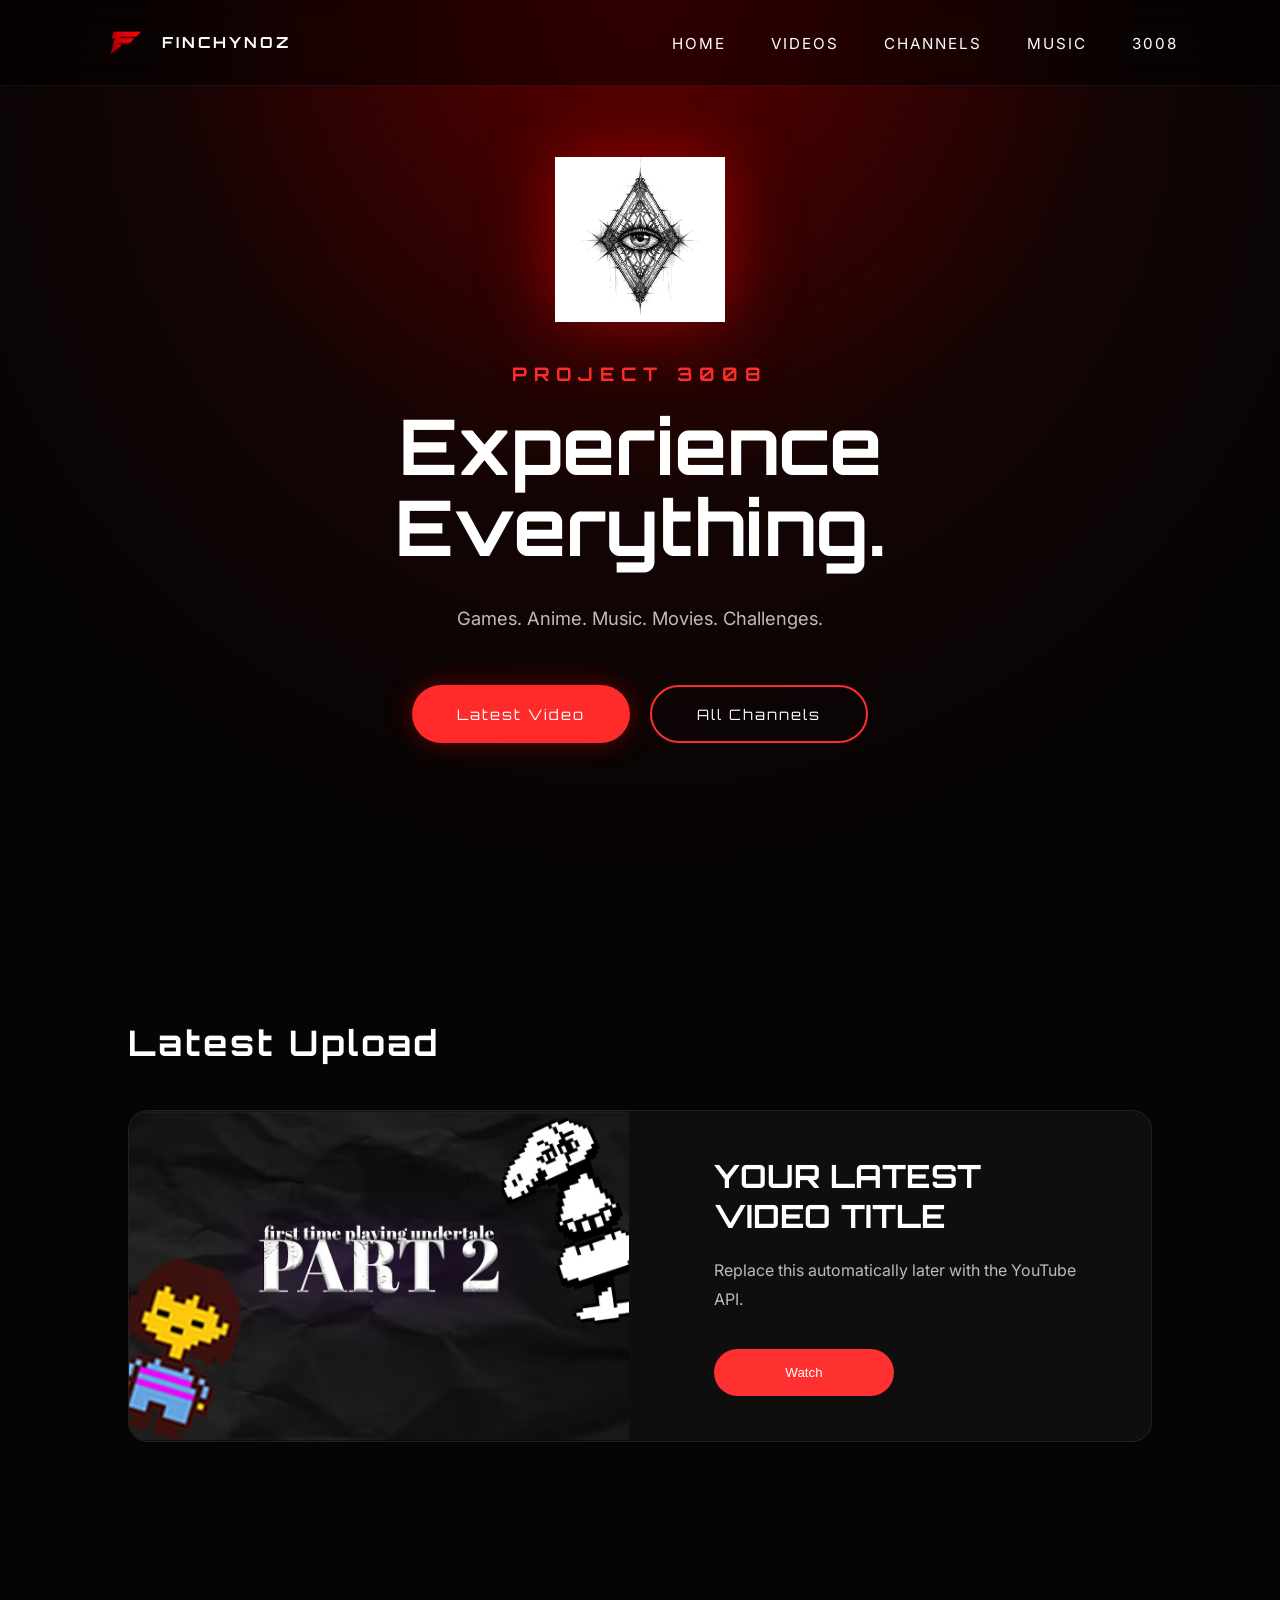
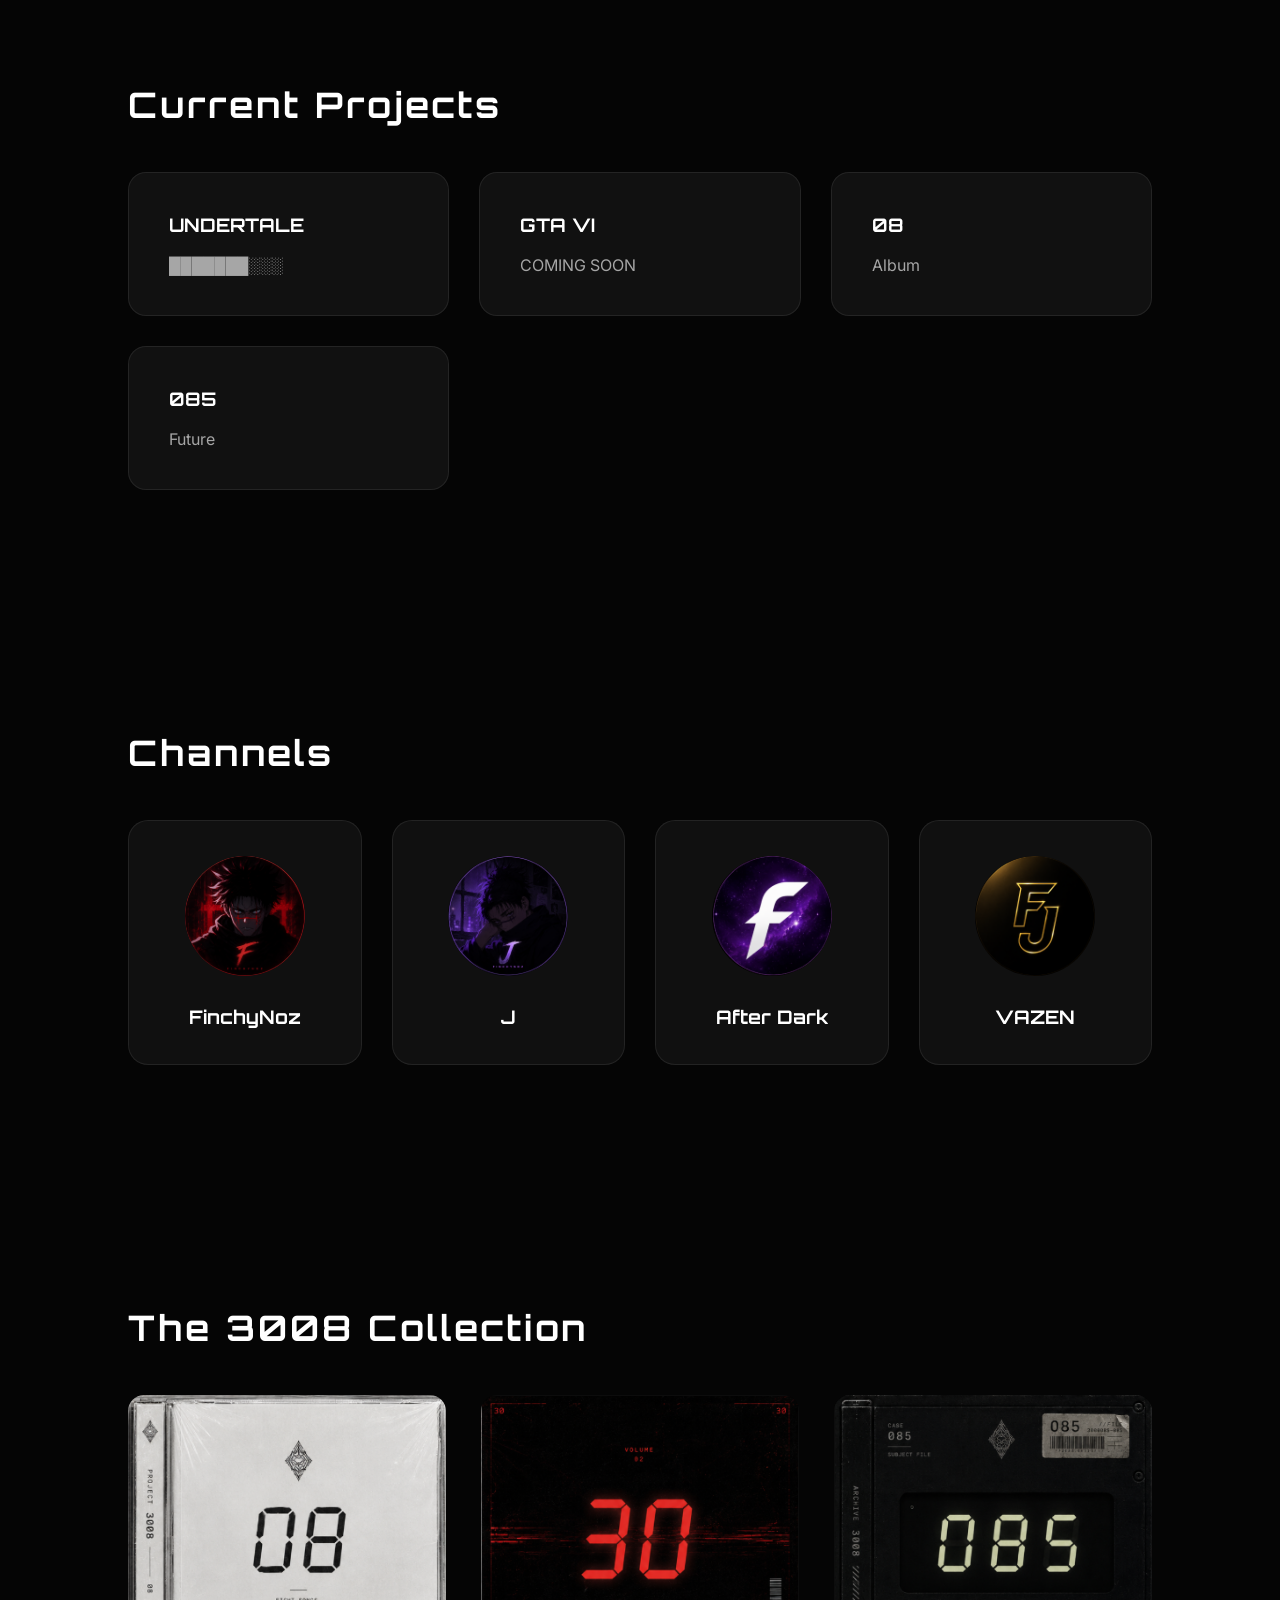
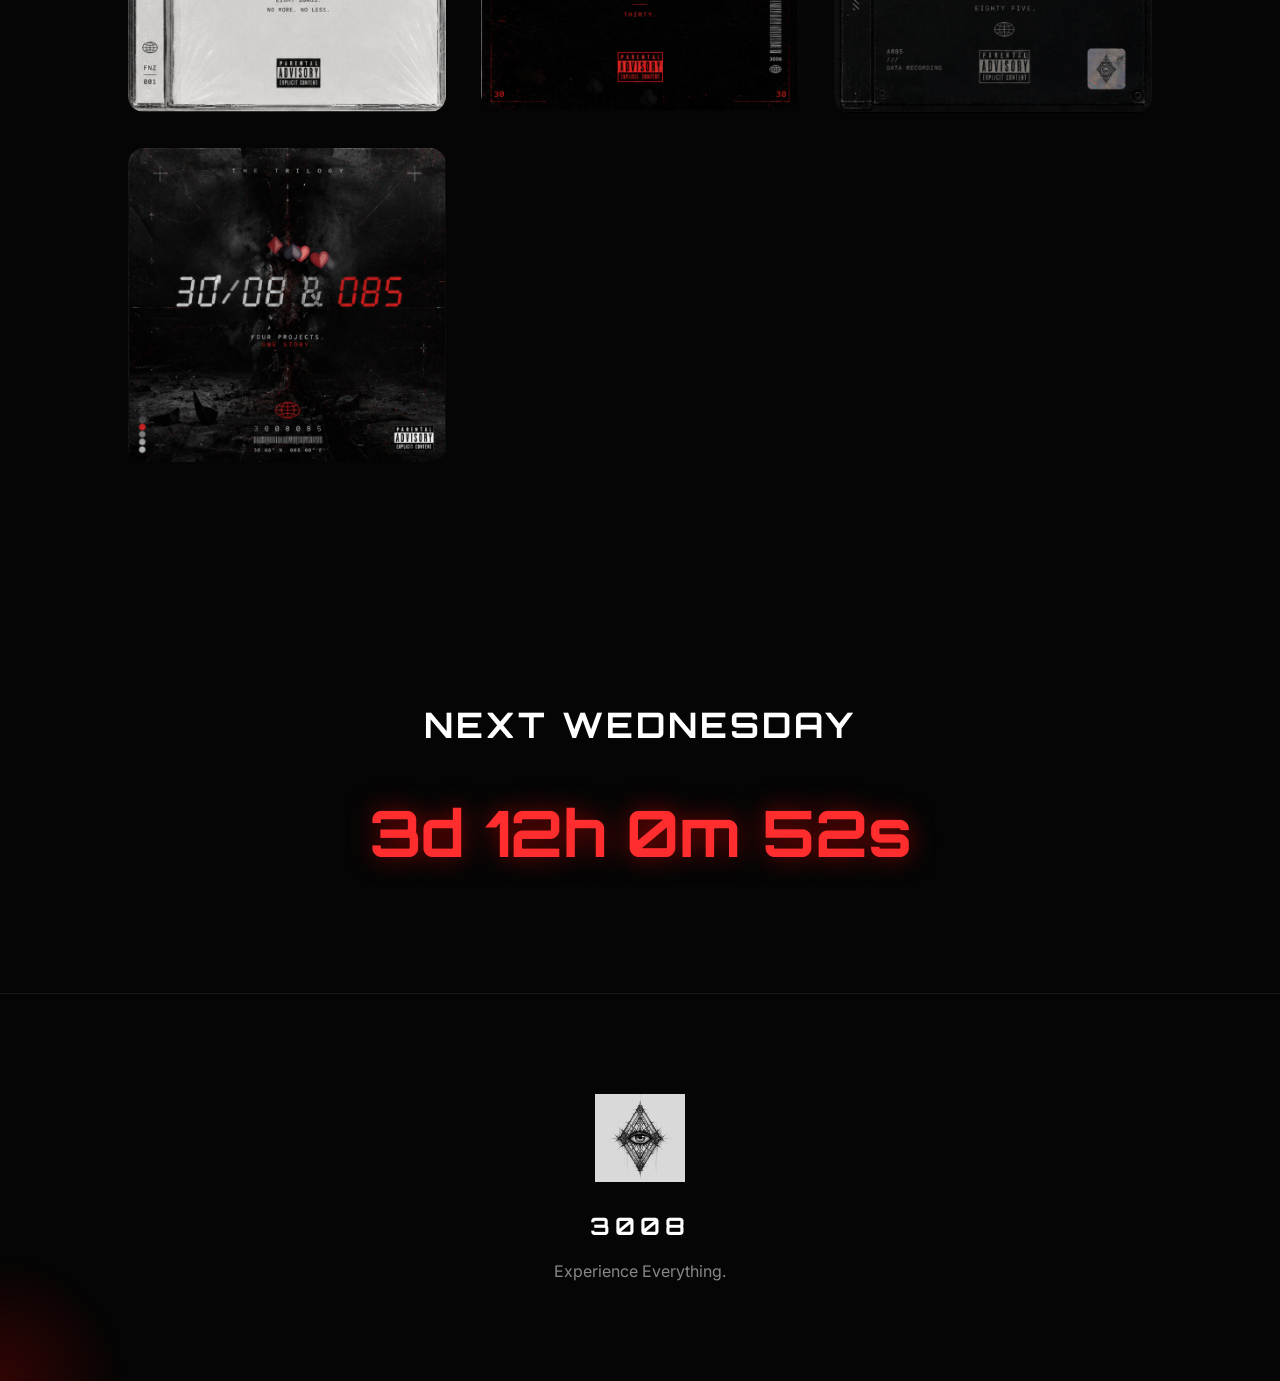
==== index.html @ 125ce019 "Add files via upload" ====
<!DOCTYPE html>
<html lang="en">
<head>
<link rel="icon" type="image/png" href="./favicon.png">
    <meta charset="UTF-8">
    <meta name="viewport" content="width=device-width, initial-scale=1.0">
    <title>FinchyNoz | Experience Everything</title>

    <link rel="stylesheet" href="style.css">
    <script defer src="script.js"></script>

<link rel="stylesheet" href="style.css">
<link rel="stylesheet" href="pages.css">
<script defer src="script.js"></script>

</head>

<body>

    <!-- Loading Screen -->
    <div id="loading-screen">
        <div class="loading-logo">
            <img src="logo.png" alt="FinchyNoz Logo">
            <h2>3008</h2>
        </div>
    </div>

    <!-- Background -->
    <div id="background"></div>

    <!-- Navigation -->
    
<nav>
    <a class="nav-logo" href="index.html">
        <img src="logo.png" alt="FinchyNoz logo">
        <span>FINCHYNOZ</span>
    </a>

    <ul>
        <li><a href="index.html">HOME</a></li>
        <li><a href="videos.html">VIDEOS</a></li>
        <li><a href="channels.html">CHANNELS</a></li>
        <li><a href="music.html">MUSIC</a></li>
        <li><a href="3008.html">3008</a></li>
    </ul>
</nav>

    <!-- Hero -->

    <section id="hero">

        <img src="watermark.png" class="diamond">

        <h3>PROJECT 3008</h3>

        <h1>Experience Everything.</h1>

        <p>
            Games.
            Anime.
            Music.
            Movies.
            Challenges.
        </p>

        <div class="hero-buttons">

            <button>Latest Video</button>

            <button>All Channels</button>

        </div>

    </section>

    <!-- Latest Upload -->

    <section id="latest">

        <h2>Latest Upload</h2>

        <div class="video-card">

            <img src="latest-video.jpg">

            <div>

                <h3>YOUR LATEST VIDEO TITLE</h3>

                <p>
                    Replace this automatically later with the YouTube API.
                </p>

                <button>Watch</button>

            </div>

        </div>

    </section>

    <!-- Current Projects -->

    <section id="projects">

        <h2>Current Projects</h2>

        <div class="project-grid">

            <div class="project">

                <h3>UNDERTALE</h3>

                <p>███████░░░</p>

            </div>

            <div class="project">

                <h3>GTA VI</h3>

                <p>COMING SOON</p>

            </div>

            <div class="project">

                <h3>08</h3>

                <p>Album</p>

            </div>

            <div class="project">

                <h3>085</h3>

                <p>Future</p>

            </div>

        </div>

    </section>

    <!-- Channels -->

    <section id="channels">

        <h2>Channels</h2>

        <div class="channel-grid">

            <div class="channel">
                <img src="finchynoz.png">
                <h3>FinchyNoz</h3>
            </div>

            <div class="channel">
                <img src="j.png">
                <h3>J</h3>
            </div>

            <div class="channel">
                <img src="afterdark.png">
                <h3>After Dark</h3>
            </div>

            <div class="channel">
                <img src="vazen.png">
                <h3>VAZEN</h3>
            </div>

        </div>

    </section>

    <!-- Albums -->

    <section id="albums">

        <h2>The 3008 Collection</h2>

        <div class="album-grid">

            <img src="08.png">

            <img src="30.png">

            <img src="085.png">

            <img src="3008.png">

        </div>

    </section>

    <!-- Countdown -->

    <section id="countdown">

        <h2>NEXT WEDNESDAY</h2>

        <h1 id="timer">
            00 : 00 : 00 : 00
        </h1>

    </section>

    <!-- Footer -->

    <footer>
    <img src="watermark.png" alt="FinchyNoz diamond symbol">
    <h2>3008</h2>
    <p>Experience Everything.</p>
  </footer>


</body>
</html>
---- style.css ----
@import url('https://fonts.googleapis.com/css2?family=Orbitron:wght@400;600;700;800&family=Inter:wght@300;400;500;600;700&display=swap');

*{
    margin:0;
    padding:0;
    box-sizing:border-box;
}

html{
    scroll-behavior:smooth;
}

body{
    background:#050505;
    color:white;
    font-family:Inter,sans-serif;
    overflow-x:hidden;
}

/* Background */

#background{

    position:fixed;

    width:100%;
    height:100vh;

    left:0;
    top:0;

    z-index:-3;

    background:
    radial-gradient(circle at top,#4d0000 0%,#050505 45%);

}

/* Red Glow */

body::before{

    content:"";

    position:fixed;

    width:1200px;
    height:1200px;

    left:50%;
    top:-500px;

    transform:translateX(-50%);

    border-radius:50%;

    background:rgba(255,0,0,.08);

    filter:blur(160px);

    z-index:-2;

}

/* Noise */

body::after{

    content:"";

    position:fixed;

    inset:0;

    opacity:.04;

    pointer-events:none;

    background-image:url(noise.png);

    z-index:-1;

}

/* =======================
Loading Screen
======================= */

#loading-screen{

    position:fixed;

    inset:0;

    background:#050505;

    display:flex;

    justify-content:center;

    align-items:center;

    z-index:9999;

}

.loading-logo{

    text-align:center;

}

.loading-logo img{

    width:120px;

    animation:float 3s ease-in-out infinite;

}

.loading-logo h2{

    margin-top:25px;

    font-family:Orbitron;

    letter-spacing:8px;

    color:#ff3030;

}

/* =======================
Navigation
======================= */

nav{

    position:fixed;

    width:100%;

    top:0;

    left:0;

    padding:20px 8%;

    display:flex;

    justify-content:space-between;

    align-items:center;

    backdrop-filter:blur(20px);

    background:rgba(0,0,0,.45);

    border-bottom:1px solid rgba(255,255,255,.05);

    z-index:1000;

}

.nav-logo{

    display:flex;

    align-items:center;

    gap:15px;

}

.nav-logo img{

    width:45px;

}

.nav-logo span{

    font-family:Orbitron;

    font-weight:700;

    letter-spacing:3px;

}

nav ul{

    display:flex;

    gap:45px;

    list-style:none;

}

nav a{

    color:white;

    text-decoration:none;

    font-size:.95rem;

    letter-spacing:2px;

    transition:.3s;

}

nav a:hover{

    color:#ff3434;

}

/* =======================
Hero
======================= */

#hero{

    min-height:100vh;

    display:flex;

    flex-direction:column;

    justify-content:center;

    align-items:center;

    text-align:center;

    padding:0 20px;

    position:relative;

}

.diamond{

    width:170px;

    margin-bottom:40px;

    animation:float 5s ease-in-out infinite;

    filter:
    drop-shadow(0 0 35px rgba(255,0,0,.5));

}

#hero h3{

    font-family:Orbitron;

    letter-spacing:7px;

    color:#ff2d2d;

    margin-bottom:20px;

}

#hero h1{

    font-family:Orbitron;

    font-size:4.8rem;

    max-width:900px;

    line-height:1.05;

}

#hero p{

    margin-top:35px;

    max-width:700px;

    line-height:1.8;

    color:#bdbdbd;

    font-size:1.15rem;

}

.hero-buttons{

    display:flex;

    gap:20px;

    margin-top:50px;

}

.hero-buttons button{

    padding:18px 45px;

    border:none;

    cursor:pointer;

    font-family:Orbitron;

    letter-spacing:2px;

    border-radius:100px;

    transition:.35s;

    font-size:.9rem;

}

.hero-buttons button:first-child{

    background:#ff2a2a;

    color:white;

    box-shadow:
    0 0 25px rgba(255,0,0,.35);

}

.hero-buttons button:first-child:hover{

    transform:translateY(-4px);

    box-shadow:
    0 0 50px rgba(255,0,0,.6);

}

.hero-buttons button:last-child{

    background:transparent;

    border:2px solid #ff2d2d;

    color:white;

}

.hero-buttons button:last-child:hover{

    background:#ff2d2d;

}

/* Scroll spacing */

section{

    padding:120px 10%;

}

section h2{

    font-family:Orbitron;

    font-size:2.2rem;

    margin-bottom:45px;

    letter-spacing:3px;

}

/* Animations */

@keyframes float{

    0%{

        transform:translateY(0px);

    }

    50%{

        transform:translateY(-12px);

    }

    100%{

        transform:translateY(0px);

    }

}

/* Scrollbar */

::-webkit-scrollbar{

    width:10px;

}

::-webkit-scrollbar-track{

    background:#050505;

}

::-webkit-scrollbar-thumb{

    background:#9d0000;

    border-radius:20px;

}

::-webkit-scrollbar-thumb:hover{

    background:#ff2d2d;
}

/* ==========================
LATEST VIDEO
========================== */

.video-card{

    display:flex;

    gap:40px;

    background:rgba(255,255,255,.04);

    border:1px solid rgba(255,255,255,.08);

    border-radius:20px;

    overflow:hidden;

    backdrop-filter:blur(18px);

    transition:.35s;

}

.video-card:hover{

    transform:translateY(-10px);

    border-color:#ff3030;

    box-shadow:0 0 50px rgba(255,0,0,.18);

}

.video-card img{

    width:500px;

    object-fit:cover;

}

.video-card div{

    padding:45px;

    display:flex;

    flex-direction:column;

    justify-content:center;

}

.video-card h3{

    font-family:Orbitron;

    font-size:2rem;

    margin-bottom:20px;

}

.video-card p{

    color:#bcbcbc;

    line-height:1.8;

}

.video-card button{

    margin-top:35px;

    width:180px;

    padding:16px;

    border:none;

    background:#ff3030;

    color:white;

    border-radius:50px;

    cursor:pointer;

    transition:.3s;

}

.video-card button:hover{

    transform:scale(1.05);

}


/* ==========================
PROJECTS
========================== */

.project-grid{

    display:grid;

    grid-template-columns:repeat(auto-fit,minmax(250px,1fr));

    gap:30px;

}

.project{

    background:#111;

    border:1px solid rgba(255,255,255,.08);

    border-radius:18px;

    padding:40px;

    transition:.35s;

}

.project:hover{

    transform:translateY(-8px);

    border-color:#ff3030;

    box-shadow:0 0 40px rgba(255,0,0,.2);

}

.project h3{

    font-family:Orbitron;

    margin-bottom:18px;

}

.project p{

    color:#a6a6a6;

}


/* ==========================
CHANNELS
========================== */

.channel-grid{

    display:grid;

    grid-template-columns:repeat(auto-fit,minmax(220px,1fr));

    gap:30px;

}

.channel{

    background:#101010;

    border-radius:20px;

    padding:35px;

    text-align:center;

    border:1px solid rgba(255,255,255,.08);

    transition:.35s;

}

.channel:hover{

    transform:translateY(-10px);

    border-color:#ff3030;

}

.channel img{

    width:120px;

    border-radius:50%;

    margin-bottom:25px;

}

.channel h3{

    font-family:Orbitron;

}


/* ==========================
ALBUMS
========================== */

.album-grid{

    display:grid;

    grid-template-columns:repeat(auto-fit,minmax(240px,1fr));

    gap:35px;

}

.album-grid img{

    width:100%;

    border-radius:16px;

    transition:.4s;

    cursor:pointer;

}

.album-grid img:hover{

    transform:

        scale(1.05)

        rotate(-2deg);

    box-shadow:0 0 60px rgba(255,0,0,.25);

}


/* ==========================
COUNTDOWN
========================== */

#countdown{

    text-align:center;

}

#timer{

    font-family:Orbitron;

    font-size:4rem;

    color:#ff2d2d;

    margin-top:30px;

    text-shadow:

        0 0 25px rgba(255,0,0,.5);

}


/* ==========================
FOOTER
========================== */

footer{

    padding:100px 20px;

    text-align:center;

    border-top:1px solid rgba(255,255,255,.08);

}

footer img{

    width:90px;

    margin-bottom:25px;

    opacity:.85;

}

footer h2{

    font-family:Orbitron;

    letter-spacing:5px;

    margin-bottom:20px;

}

footer p{

    color:#888;

}


/* ==========================
FADE ANIMATION
========================== */

.fade{

    opacity:0;

    transform:translateY(40px);

    transition:

        opacity .8s ease,

        transform .8s ease;

}

.fade.show{

    opacity:1;

    transform:translateY(0);

}


/* ==========================
RESPONSIVE
========================== */

@media(max-width:1000px){

    nav{

        flex-direction:column;

        gap:20px;

        padding:20px;

    }

    nav ul{

        gap:18px;

        flex-wrap:wrap;

        justify-content:center;

    }

    #hero h1{

        font-size:3rem;

    }

    .video-card{

        flex-direction:column;

    }

    .video-card img{

        width:100%;

    }

    #timer{

        font-size:2.2rem;

    }

    .hero-buttons{

        flex-direction:column;

    }

}

@media(max-width:600px){

    section{

        padding:80px 8%;

    }

    #hero h1{

        font-size:2.2rem;

    }

    #hero p{

        font-size:1rem;

    }

    .diamond{

        width:120px;

    }

    section h2{

        font-size:1.6rem;

    }

}

/* ==========================================
        VIDEOS PAGE
========================================== */

.page-hero{
    min-height:72vh;
    display:flex;
    flex-direction:column;
    justify-content:center;
    align-items:center;
    text-align:center;
    padding-top:170px;
}

.page-symbol{
    width:110px;
    margin-bottom:28px;
    opacity:.9;
    filter:drop-shadow(0 0 25px rgba(255,0,0,.4));
    animation:float 5s ease-in-out infinite;
}

.page-code,
.section-code{
    font-family:Orbitron,sans-serif;
    color:#ff3030;
    letter-spacing:5px;
    font-size:.8rem;
    margin-bottom:18px;
}

.page-hero h1{
    font-family:Orbitron,sans-serif;
    font-size:4.4rem;
    letter-spacing:4px;
    line-height:1;
}

.page-intro{
    max-width:760px;
    margin-top:28px;
    color:#b7b7b7;
    line-height:1.8;
    font-size:1.05rem;
}

.section-heading{
    display:flex;
    justify-content:space-between;
    align-items:flex-end;
    gap:30px;
    margin-bottom:35px;
}

.section-heading h2{
    margin-bottom:0;
}

#video-count{
    font-family:Orbitron,sans-serif;
    color:#888;
    letter-spacing:2px;
    font-size:.8rem;
    white-space:nowrap;
}

.video-filters{
    display:flex;
    flex-wrap:wrap;
    gap:14px;
    margin-bottom:45px;
}

.filter-button{
    border:1px solid rgba(255,255,255,.12);
    background:rgba(255,255,255,.035);
    color:#d7d7d7;
    padding:13px 22px;
    border-radius:999px;
    font-family:Orbitron,sans-serif;
    font-size:.72rem;
    letter-spacing:1.5px;
    cursor:pointer;
    transition:.3s ease;
}

.filter-button:hover{
    border-color:#ff3030;
    color:white;
    transform:translateY(-2px);
}

.filter-button.active{
    background:#ff3030;
    color:white;
    border-color:#ff3030;
    box-shadow:0 0 25px rgba(255,0,0,.25);
}

.archive-grid{
    display:grid;
    grid-template-columns:repeat(3,minmax(0,1fr));
    gap:30px;
}

.archive-card{
    background:rgba(255,255,255,.035);
    border:1px solid rgba(255,255,255,.08);
    border-radius:18px;
    overflow:hidden;
    transition:
        transform .35s ease,
        border-color .35s ease,
        box-shadow .35s ease,
        opacity .25s ease;
}

.archive-card:hover{
    transform:translateY(-8px);
    border-color:rgba(255,48,48,.75);
    box-shadow:0 20px 55px rgba(0,0,0,.35);
}

.archive-card a{
    color:inherit;
    text-decoration:none;
    display:block;
}

.archive-thumbnail{
    position:relative;
    aspect-ratio:16 / 9;
    overflow:hidden;
    background:#0a0a0a;
}

.archive-thumbnail img{
    width:100%;
    height:100%;
    object-fit:cover;
    display:block;
    transition:transform .45s ease, filter .45s ease;
}

.archive-card:hover .archive-thumbnail img{
    transform:scale(1.05);
    filter:brightness(1.08);
}

.archive-duration{
    position:absolute;
    right:10px;
    bottom:10px;
    background:rgba(0,0,0,.82);
    color:white;
    padding:5px 8px;
    border-radius:6px;
    font-size:.75rem;
    font-weight:700;
}

.archive-label{
    position:absolute;
    left:10px;
    top:10px;
    background:rgba(255,48,48,.92);
    color:white;
    padding:6px 9px;
    border-radius:6px;
    font-family:Orbitron,sans-serif;
    font-size:.62rem;
    letter-spacing:1px;
}

.archive-information{
    padding:24px;
}

.archive-file{
    color:#ff3030;
    font-family:Orbitron,sans-serif;
    font-size:.68rem;
    letter-spacing:2px;
    margin-bottom:12px;
}

.archive-information h3{
    font-family:Orbitron,sans-serif;
    font-size:1.05rem;
    line-height:1.45;
    margin-bottom:10px;
}

.archive-information > p:last-child{
    color:#929292;
    line-height:1.6;
    font-size:.9rem;
}

.archive-card.hidden{
    display:none;
}

.archive-card.reveal{
    animation:archiveReveal .35s ease both;
}

.archive-cta{
    text-align:center;
    display:flex;
    flex-direction:column;
    align-items:center;
}

.archive-cta img{
    width:85px;
    margin-bottom:25px;
    opacity:.8;
}

.archive-cta h2{
    max-width:720px;
    margin-bottom:35px;
}

.primary-link{
    display:inline-flex;
    align-items:center;
    justify-content:center;
    padding:16px 30px;
    border-radius:999px;
    background:#ff3030;
    color:white;
    text-decoration:none;
    font-family:Orbitron,sans-serif;
    letter-spacing:2px;
    font-size:.78rem;
    transition:.3s ease;
    box-shadow:0 0 28px rgba(255,0,0,.22);
}

.primary-link:hover{
    transform:translateY(-4px);
    box-shadow:0 0 42px rgba(255,0,0,.4);
}

nav a.active{
    color:#ff3030;
}

@keyframes archiveReveal{
    from{
        opacity:0;
        transform:translateY(14px);
    }

    to{
        opacity:1;
        transform:translateY(0);
    }
}

@media(max-width:1100px){
    .archive-grid{
        grid-template-columns:repeat(2,minmax(0,1fr));
    }

    .page-hero h1{
        font-size:3.4rem;
    }
}

@media(max-width:700px){
    .page-hero{
        min-height:64vh;
        padding-top:190px;
    }

    .page-hero h1{
        font-size:2.35rem;
        letter-spacing:2px;
    }

    .section-heading{
        flex-direction:column;
        align-items:flex-start;
    }

    .archive-grid{
        grid-template-columns:1fr;
    }

    .video-filters{
        gap:10px;
    }

    .filter-button{
        padding:11px 16px;
        font-size:.65rem;
    }
}

/* ==========================================
        CHANNELS PAGE
========================================== */

.network-status{
    font-family:Orbitron,sans-serif;
    color:#8d8d8d;
    font-size:.75rem;
    letter-spacing:2px;
    white-space:nowrap;
}

.network-grid{
    display:grid;
    grid-template-columns:repeat(2,minmax(0,1fr));
    gap:32px;
}

.network-card{
    position:relative;
    overflow:hidden;
    background:
        linear-gradient(
            145deg,
            rgba(255,255,255,.055),
            rgba(255,255,255,.018)
        );
    border:1px solid rgba(255,255,255,.09);
    border-radius:24px;
    transition:
        transform .4s ease,
        border-color .4s ease,
        box-shadow .4s ease;
}

.network-card::before{
    content:"";
    position:absolute;
    inset:0;
    background:
        linear-gradient(
            120deg,
            transparent 25%,
            rgba(255,255,255,.035) 50%,
            transparent 75%
        );
    transform:translateX(-120%);
    transition:transform .7s ease;
    pointer-events:none;
    z-index:5;
}

.network-card:hover::before{
    transform:translateX(120%);
}

.network-card:hover{
    transform:translateY(-11px);
    border-color:rgba(255,48,48,.8);
    box-shadow:
        0 28px 75px rgba(0,0,0,.45),
        0 0 45px rgba(255,0,0,.12);
}

.network-image{
    height:270px;
    position:relative;
    display:flex;
    justify-content:center;
    align-items:center;
    overflow:hidden;
    background:
        radial-gradient(
            circle,
            rgba(255,0,0,.2),
            transparent 66%
        );
}

.network-image::before{
    content:"";
    position:absolute;
    width:270px;
    height:270px;
    border:1px solid rgba(255,255,255,.055);
    border-radius:50%;
    animation:networkPulse 5s ease-in-out infinite;
}

.network-image::after{
    content:"";
    position:absolute;
    inset:0;
    background:
        linear-gradient(
            to top,
            #101010 0%,
            rgba(16,16,16,.7) 17%,
            transparent 70%
        );
}

.network-image img{
    width:165px;
    height:165px;
    border-radius:50%;
    object-fit:cover;
    position:relative;
    z-index:2;
    transition:
        transform .45s ease,
        box-shadow .45s ease;
    box-shadow:
        0 0 55px rgba(255,0,0,.23),
        0 0 0 7px rgba(255,255,255,.025);
}

.network-card:hover .network-image img{
    transform:scale(1.08) rotate(-1deg);
    box-shadow:
        0 0 75px rgba(255,0,0,.35),
        0 0 0 9px rgba(255,255,255,.04);
}

.network-code{
    position:absolute;
    top:20px;
    left:20px;
    z-index:3;
    font-family:Orbitron,sans-serif;
    font-size:.64rem;
    letter-spacing:2px;
    color:#ff3030;
}

.signal-dot{
    position:absolute;
    top:18px;
    right:18px;
    z-index:3;
    display:flex;
    align-items:center;
    gap:8px;
    color:#bbb;
    font-family:Orbitron,sans-serif;
    font-size:.58rem;
    letter-spacing:1.5px;
}

.signal-dot::before{
    content:"";
    width:7px;
    height:7px;
    border-radius:50%;
    background:#54ff79;
    box-shadow:0 0 13px rgba(84,255,121,.85);
    animation:statusBlink 2s ease-in-out infinite;
}

.network-content{
    padding:34px;
}

.network-type{
    font-family:Orbitron,sans-serif;
    color:#ff3030;
    font-size:.65rem;
    letter-spacing:2px;
    margin-bottom:13px;
}

.network-content h3{
    font-family:Orbitron,sans-serif;
    font-size:1.85rem;
    margin-bottom:16px;
}

.network-content > p:not(.network-type){
    min-height:91px;
    color:#aaa;
    line-height:1.75;
}

.network-tags{
    display:flex;
    flex-wrap:wrap;
    gap:9px;
    margin:25px 0 30px;
}

.network-tags span{
    padding:7px 11px;
    border-radius:999px;
    border:1px solid rgba(255,255,255,.1);
    background:rgba(255,255,255,.018);
    color:#aaa;
    font-family:Orbitron,sans-serif;
    font-size:.56rem;
    letter-spacing:1px;
    transition:.25s ease;
}

.network-card:hover .network-tags span{
    border-color:rgba(255,48,48,.22);
    color:#d0d0d0;
}

/* Cool channel buttons */

.channel-link{
    position:relative;
    width:100%;
    min-height:58px;
    display:grid;
    grid-template-columns:54px 1fr 54px;
    align-items:center;
    overflow:hidden;

    border:1px solid rgba(255,48,48,.55);
    border-radius:13px;

    background:
        linear-gradient(
            135deg,
            rgba(255,48,48,.16),
            rgba(255,48,48,.035)
        );

    color:white;
    text-decoration:none;
    font-family:Orbitron,sans-serif;
    letter-spacing:2px;
    font-size:.72rem;

    transition:
        transform .3s ease,
        border-color .3s ease,
        box-shadow .3s ease,
        background .3s ease;
}

.channel-link::before{
    content:"";
    position:absolute;
    inset:0;
    background:
        linear-gradient(
            105deg,
            transparent 20%,
            rgba(255,255,255,.13) 50%,
            transparent 80%
        );
    transform:translateX(-120%);
    transition:transform .65s ease;
}

.channel-link:hover::before{
    transform:translateX(120%);
}

.channel-link:hover{
    transform:translateY(-3px);
    border-color:#ff3030;
    background:
        linear-gradient(
            135deg,
            rgba(255,48,48,.34),
            rgba(255,48,48,.1)
        );
    box-shadow:
        0 0 30px rgba(255,0,0,.21),
        inset 0 0 22px rgba(255,0,0,.05);
}

.channel-link:active{
    transform:translateY(0) scale(.99);
}

.button-code{
    height:100%;
    display:flex;
    justify-content:center;
    align-items:center;
    border-right:1px solid rgba(255,48,48,.35);
    color:#ff5151;
    font-size:.66rem;
}

.button-text{
    text-align:center;
    position:relative;
    z-index:2;
}

.button-arrow{
    height:100%;
    display:flex;
    justify-content:center;
    align-items:center;
    border-left:1px solid rgba(255,48,48,.35);
    color:#ff5151;
    font-size:1.15rem;
    transition:transform .3s ease;
}

.channel-link:hover .button-arrow{
    transform:translate(3px,-3px);
}

/* Individual channel glows */

.j-channel .network-image{
    background:
        radial-gradient(
            circle,
            rgba(142,74,255,.24),
            transparent 66%
        );
}

.j-channel .network-image img{
    box-shadow:
        0 0 55px rgba(142,74,255,.27),
        0 0 0 7px rgba(255,255,255,.025);
}

.j-channel:hover{
    border-color:rgba(142,74,255,.75);
    box-shadow:
        0 28px 75px rgba(0,0,0,.45),
        0 0 45px rgba(142,74,255,.13);
}

.j-channel .channel-link{
    border-color:rgba(142,74,255,.55);
    background:
        linear-gradient(
            135deg,
            rgba(142,74,255,.18),
            rgba(142,74,255,.035)
        );
}

.j-channel .button-code,
.j-channel .button-arrow{
    color:#ad7cff;
    border-color:rgba(142,74,255,.35);
}

.j-channel .channel-link:hover{
    border-color:#9d66ff;
    background:
        linear-gradient(
            135deg,
            rgba(142,74,255,.38),
            rgba(142,74,255,.1)
        );
    box-shadow:0 0 30px rgba(142,74,255,.25);
}

.afterdark-channel .network-image{
    background:
        radial-gradient(
            circle,
            rgba(85,85,125,.27),
            transparent 66%
        );
}

.afterdark-channel:hover{
    border-color:rgba(120,120,175,.7);
}

.afterdark-channel .channel-link{
    border-color:rgba(120,120,175,.55);
    background:
        linear-gradient(
            135deg,
            rgba(90,90,145,.2),
            rgba(90,90,145,.035)
        );
}

.afterdark-channel .button-code,
.afterdark-channel .button-arrow{
    color:#aaaaff;
    border-color:rgba(120,120,175,.35);
}

.afterdark-channel .channel-link:hover{
    border-color:#9999ff;
    background:
        linear-gradient(
            135deg,
            rgba(90,90,145,.4),
            rgba(90,90,145,.1)
        );
    box-shadow:0 0 30px rgba(110,110,255,.2);
}

.vazen-channel .network-image{
    background:
        radial-gradient(
            circle,
            rgba(255,190,60,.21),
            transparent 66%
        );
}

.vazen-channel:hover{
    border-color:rgba(255,190,60,.72);
    box-shadow:
        0 28px 75px rgba(0,0,0,.45),
        0 0 45px rgba(255,190,60,.11);
}

.vazen-channel .channel-link{
    border-color:rgba(255,190,60,.5);
    background:
        linear-gradient(
            135deg,
            rgba(255,190,60,.17),
            rgba(255,190,60,.03)
        );
}

.vazen-channel .button-code,
.vazen-channel .button-arrow{
    color:#ffd06a;
    border-color:rgba(255,190,60,.32);
}

.vazen-channel .channel-link:hover{
    border-color:#ffc34d;
    background:
        linear-gradient(
            135deg,
            rgba(255,190,60,.34),
            rgba(255,190,60,.08)
        );
    box-shadow:0 0 30px rgba(255,190,60,.2);
}

/* Network map */

.network-map{
    text-align:center;
}

.network-map h2{
    margin-bottom:60px;
}

.map-line{
    display:grid;
    grid-template-columns:repeat(4,1fr);
    gap:20px;
    position:relative;
}

.map-line::before{
    content:"";
    position:absolute;
    top:27px;
    left:10%;
    right:10%;
    height:1px;
    background:
        linear-gradient(
            to right,
            transparent,
            #ff3030,
            transparent
        );
}

.map-node{
    position:relative;
    z-index:2;
    display:flex;
    flex-direction:column;
    align-items:center;
    gap:16px;
}

.map-node::before{
    content:"";
    width:18px;
    height:18px;
    background:#ff3030;
    transform:rotate(45deg);
    box-shadow:0 0 25px rgba(255,0,0,.5);
}

.map-node strong{
    font-family:Orbitron,sans-serif;
    letter-spacing:2px;
    font-size:.75rem;
}

.map-node span{
    color:#888;
    font-size:.88rem;
    line-height:1.5;
}

@keyframes networkPulse{
    0%,
    100%{
        transform:scale(.95);
        opacity:.3;
    }

    50%{
        transform:scale(1.08);
        opacity:.75;
    }
}

@keyframes statusBlink{
    0%,
    100%{
        opacity:.45;
    }

    50%{
        opacity:1;
    }
}

@media(max-width:900px){
    .network-grid{
        grid-template-columns:1fr;
    }

    .map-line{
        grid-template-columns:repeat(2,1fr);
        gap:45px;
    }

    .map-line::before{
        display:none;
    }

    .network-content > p:not(.network-type){
        min-height:auto;
    }
}

@media(max-width:520px){
    .network-image{
        height:225px;
    }

    .network-image img{
        width:135px;
        height:135px;
    }

    .network-content{
        padding:25px;
    }

    .map-line{
        grid-template-columns:1fr;
    }

    .channel-link{
        grid-template-columns:46px 1fr 46px;
        font-size:.62rem;
    }

    .network-status{
        white-space:normal;
    }
}

/* =========================================================
   PAGE-SPECIFIC STYLES
   Load this AFTER style.css on videos/channels/music pages.
========================================================= */

nav a.active { color: #ff3030; }

.page-hero {
  min-height: 68vh;
  display: flex;
  flex-direction: column;
  justify-content: center;
  align-items: center;
  text-align: center;
  padding-top: 150px;
}

.compact-hero { min-height: 62vh; }

.page-symbol {
  width: 105px;
  margin-bottom: 26px;
  opacity: .92;
  filter: drop-shadow(0 0 25px rgba(255, 0, 0, .38));
  animation: float 5s ease-in-out infinite;
}

.page-code,
.section-code {
  font-family: Orbitron, sans-serif;
  color: #ff3030;
  letter-spacing: 5px;
  font-size: .76rem;
  margin-bottom: 16px;
}

.page-hero h1 {
  font-family: Orbitron, sans-serif;
  font-size: clamp(2.7rem, 6vw, 5rem);
  letter-spacing: 4px;
  line-height: 1;
}

.page-intro {
  max-width: 760px;
  margin-top: 25px;
  color: #b7b7b7;
  line-height: 1.8;
  font-size: 1.02rem;
}

.section-heading {
  display: flex;
  justify-content: space-between;
  align-items: flex-end;
  gap: 30px;
  margin-bottom: 36px;
}

.section-heading h2 { margin-bottom: 0; }

.network-status,
#video-count {
  font-family: Orbitron, sans-serif;
  color: #8d8d8d;
  font-size: .73rem;
  letter-spacing: 2px;
}

/* CHANNELS */

.network-grid {
  display: grid;
  grid-template-columns: repeat(2, minmax(0, 1fr));
  gap: 32px;
}

.network-card {
  overflow: hidden;
  background: linear-gradient(145deg, rgba(255,255,255,.055), rgba(255,255,255,.018));
  border: 1px solid rgba(255,255,255,.09);
  border-radius: 24px;
  transition: transform .4s ease, border-color .4s ease, box-shadow .4s ease;
}

.network-card:hover {
  transform: translateY(-10px);
  border-color: rgba(255,48,48,.8);
  box-shadow: 0 28px 75px rgba(0,0,0,.45), 0 0 45px rgba(255,0,0,.12);
}

.network-image {
  height: 270px;
  position: relative;
  display: flex;
  justify-content: center;
  align-items: center;
  overflow: hidden;
  background: radial-gradient(circle, rgba(255,0,0,.2), transparent 66%);
}

.network-image::after {
  content: "";
  position: absolute;
  inset: 0;
  background: linear-gradient(to top, #101010 0%, rgba(16,16,16,.7) 17%, transparent 70%);
}

.network-image img {
  width: 165px;
  height: 165px;
  border-radius: 50%;
  object-fit: cover;
  position: relative;
  z-index: 2;
  box-shadow: 0 0 55px rgba(255,0,0,.23), 0 0 0 7px rgba(255,255,255,.025);
  transition: transform .45s ease;
}

.network-card:hover .network-image img { transform: scale(1.07); }

.network-code,
.signal-dot {
  position: absolute;
  top: 19px;
  z-index: 3;
  font-family: Orbitron, sans-serif;
  font-size: .6rem;
  letter-spacing: 1.7px;
}

.network-code { left: 19px; color: #ff3030; }
.signal-dot { right: 19px; color: #bbb; }

.signal-dot::before {
  content: "";
  display: inline-block;
  width: 7px;
  height: 7px;
  margin-right: 8px;
  border-radius: 50%;
  background: #54ff79;
  box-shadow: 0 0 13px rgba(84,255,121,.85);
}

.network-content { padding: 32px; }

.network-type {
  font-family: Orbitron, sans-serif;
  color: #ff3030;
  font-size: .63rem;
  letter-spacing: 2px;
  margin-bottom: 12px;
}

.network-content h3 {
  font-family: Orbitron, sans-serif;
  font-size: 1.75rem;
  margin-bottom: 16px;
}

.network-content > p:not(.network-type) {
  color: #aaa;
  line-height: 1.75;
  min-height: 92px;
}

.network-tags {
  display: flex;
  flex-wrap: wrap;
  gap: 9px;
  margin: 24px 0 28px;
}

.network-tags span {
  padding: 7px 11px;
  border-radius: 999px;
  border: 1px solid rgba(255,255,255,.1);
  color: #aaa;
  font-family: Orbitron, sans-serif;
  font-size: .54rem;
  letter-spacing: 1px;
}

.channel-link {
  width: 100%;
  min-height: 58px;
  display: grid;
  grid-template-columns: 54px 1fr 54px;
  align-items: center;
  overflow: hidden;
  border: 1px solid rgba(255,48,48,.55);
  border-radius: 13px;
  background: linear-gradient(135deg, rgba(255,48,48,.16), rgba(255,48,48,.035));
  color: white;
  text-decoration: none;
  font-family: Orbitron, sans-serif;
  letter-spacing: 2px;
  font-size: .7rem;
  transition: .3s ease;
}

.channel-link:hover {
  transform: translateY(-3px);
  border-color: #ff3030;
  background: linear-gradient(135deg, rgba(255,48,48,.34), rgba(255,48,48,.1));
  box-shadow: 0 0 30px rgba(255,0,0,.21);
}

.button-code,
.button-arrow {
  height: 100%;
  display: flex;
  justify-content: center;
  align-items: center;
  color: #ff5151;
}

.button-code { border-right: 1px solid rgba(255,48,48,.35); }
.button-arrow { border-left: 1px solid rgba(255,48,48,.35); font-size: 1.1rem; }
.button-text { text-align: center; }

.j-channel .network-image { background: radial-gradient(circle, rgba(142,74,255,.24), transparent 66%); }
.afterdark-channel .network-image { background: radial-gradient(circle, rgba(85,85,125,.27), transparent 66%); }
.vazen-channel .network-image { background: radial-gradient(circle, rgba(255,190,60,.21), transparent 66%); }

.network-map { text-align: center; }
.network-map h2 { margin-bottom: 58px; }

.map-line {
  display: grid;
  grid-template-columns: repeat(4, 1fr);
  gap: 22px;
}

.map-node {
  display: flex;
  flex-direction: column;
  align-items: center;
  gap: 15px;
}

.map-node::before {
  content: "";
  width: 18px;
  height: 18px;
  background: #ff3030;
  transform: rotate(45deg);
  box-shadow: 0 0 25px rgba(255,0,0,.5);
}

.map-node strong {
  font-family: Orbitron, sans-serif;
  letter-spacing: 2px;
  font-size: .74rem;
}

.map-node span { color: #888; font-size: .86rem; }

/* VIDEOS */

.video-filters {
  display: flex;
  flex-wrap: wrap;
  gap: 13px;
  margin-bottom: 42px;
}

.filter-button {
  border: 1px solid rgba(255,255,255,.12);
  background: rgba(255,255,255,.035);
  color: #d7d7d7;
  padding: 12px 21px;
  border-radius: 999px;
  font-family: Orbitron, sans-serif;
  font-size: .69rem;
  letter-spacing: 1.4px;
  cursor: pointer;
  transition: .3s ease;
}

.filter-button:hover,
.filter-button.active {
  border-color: #ff3030;
  color: white;
  transform: translateY(-2px);
}

.filter-button.active {
  background: #ff3030;
  box-shadow: 0 0 25px rgba(255,0,0,.25);
}

.archive-grid {
  display: grid;
  grid-template-columns: repeat(3, minmax(0, 1fr));
  gap: 30px;
}

.archive-card {
  background: rgba(255,255,255,.035);
  border: 1px solid rgba(255,255,255,.08);
  border-radius: 18px;
  overflow: hidden;
  transition: .35s ease;
}

.archive-card:hover {
  transform: translateY(-8px);
  border-color: rgba(255,48,48,.75);
  box-shadow: 0 20px 55px rgba(0,0,0,.35);
}

.archive-card a { color: inherit; text-decoration: none; display: block; }

.archive-thumbnail {
  position: relative;
  aspect-ratio: 16 / 9;
  overflow: hidden;
  background: #0a0a0a;
}

.archive-thumbnail img {
  width: 100%;
  height: 100%;
  object-fit: cover;
  display: block;
  transition: transform .45s ease;
}

.archive-card:hover .archive-thumbnail img { transform: scale(1.05); }

.archive-duration,
.archive-label {
  position: absolute;
  color: white;
  font-weight: 700;
}

.archive-duration {
  right: 10px;
  bottom: 10px;
  background: rgba(0,0,0,.82);
  padding: 5px 8px;
  border-radius: 6px;
  font-size: .74rem;
}

.archive-label {
  left: 10px;
  top: 10px;
  background: rgba(255,48,48,.92);
  padding: 6px 9px;
  border-radius: 6px;
  font-family: Orbitron, sans-serif;
  font-size: .6rem;
  letter-spacing: 1px;
}

.archive-information { padding: 23px; }

.archive-file {
  color: #ff3030;
  font-family: Orbitron, sans-serif;
  font-size: .66rem;
  letter-spacing: 2px;
  margin-bottom: 11px;
}

.archive-information h3 {
  font-family: Orbitron, sans-serif;
  font-size: 1.02rem;
  line-height: 1.45;
  margin-bottom: 9px;
}

.archive-information > p:last-child { color: #929292; }

.empty-archive {
  padding: 70px 25px;
  text-align: center;
  border: 1px dashed rgba(255,255,255,.12);
  border-radius: 18px;
  background: rgba(255,255,255,.02);
}

.empty-archive img { width: 70px; margin-bottom: 20px; opacity: .65; }
.empty-archive h3 { font-family: Orbitron, sans-serif; margin-bottom: 12px; }
.empty-archive > p:last-child { color: #888; }

.archive-cta {
  text-align: center;
  display: flex;
  flex-direction: column;
  align-items: center;
}

.archive-cta img { width: 82px; margin-bottom: 24px; opacity: .8; }
.archive-cta h2 { max-width: 720px; margin-bottom: 34px; }

.primary-link {
  display: inline-flex;
  padding: 16px 29px;
  border-radius: 999px;
  background: #ff3030;
  color: white;
  text-decoration: none;
  font-family: Orbitron, sans-serif;
  letter-spacing: 2px;
  font-size: .76rem;
  transition: .3s ease;
  box-shadow: 0 0 28px rgba(255,0,0,.22);
}

.primary-link:hover { transform: translateY(-4px); box-shadow: 0 0 42px rgba(255,0,0,.4); }

@media (max-width: 1000px) {
  .network-grid { grid-template-columns: 1fr; }
  .archive-grid { grid-template-columns: repeat(2, minmax(0, 1fr)); }
  .map-line { grid-template-columns: repeat(2, 1fr); gap: 44px; }
}

@media (max-width: 700px) {
  .page-hero { min-height: 62vh; padding-top: 185px; }
  .section-heading { flex-direction: column; align-items: flex-start; }
  .archive-grid { grid-template-columns: 1fr; }
}

@media (max-width: 520px) {
  .network-image { height: 225px; }
  .network-image img { width: 135px; height: 135px; }
  .network-content { padding: 24px; }
  .network-content > p:not(.network-type) { min-height: auto; }
  .map-line { grid-template-columns: 1fr; }
  .channel-link { grid-template-columns: 46px 1fr 46px; font-size: .61rem; }
}


/* =========================================================
   MUSIC PAGE
========================================================= */

.music-hero {
  background:
    radial-gradient(circle at center, rgba(255,0,0,.09), transparent 58%);
}

.music-status {
  font-family: Orbitron, sans-serif;
  color: #8d8d8d;
  font-size: .73rem;
  letter-spacing: 2px;
}

.music-grid {
  display: grid;
  grid-template-columns: repeat(2, minmax(0, 1fr));
  gap: 36px;
}

.music-card {
  overflow: hidden;
  background:
    linear-gradient(145deg, rgba(255,255,255,.055), rgba(255,255,255,.018));
  border: 1px solid rgba(255,255,255,.09);
  border-radius: 24px;
  transition:
    transform .4s ease,
    border-color .4s ease,
    box-shadow .4s ease;
}

.music-card:hover {
  transform: translateY(-10px);
  border-color: rgba(255,48,48,.75);
  box-shadow:
    0 28px 75px rgba(0,0,0,.42),
    0 0 45px rgba(255,0,0,.12);
}

.album-cover-wrap {
  position: relative;
  aspect-ratio: 1 / 1;
  overflow: hidden;
  background: #090909;
}

.album-cover-wrap::after {
  content: "";
  position: absolute;
  inset: 0;
  background:
    linear-gradient(to top, rgba(0,0,0,.66), transparent 48%);
  pointer-events: none;
}

.album-cover-wrap img {
  width: 100%;
  height: 100%;
  object-fit: cover;
  display: block;
  transition: transform .5s ease, filter .5s ease;
}

.music-card:hover .album-cover-wrap img {
  transform: scale(1.055);
  filter: brightness(1.06);
}

.album-state {
  position: absolute;
  top: 18px;
  right: 18px;
  z-index: 2;
  padding: 8px 11px;
  border: 1px solid rgba(255,255,255,.14);
  border-radius: 8px;
  background: rgba(0,0,0,.72);
  backdrop-filter: blur(8px);
  font-family: Orbitron, sans-serif;
  font-size: .59rem;
  letter-spacing: 1.5px;
  color: #ddd;
}

.music-card-content {
  padding: 33px;
}

.album-code {
  font-family: Orbitron, sans-serif;
  color: #ff3030;
  font-size: .63rem;
  letter-spacing: 2px;
  margin-bottom: 12px;
}

.music-card-content h3 {
  font-family: Orbitron, sans-serif;
  font-size: 2rem;
  letter-spacing: 2px;
  margin-bottom: 15px;
}

.music-card-content > p:not(.album-code) {
  color: #aaa;
  line-height: 1.75;
  min-height: 92px;
}

.album-details {
  display: flex;
  flex-wrap: wrap;
  gap: 9px;
  margin: 24px 0 28px;
}

.album-details span {
  padding: 8px 11px;
  border: 1px solid rgba(255,255,255,.1);
  border-radius: 999px;
  color: #999;
  font-family: Orbitron, sans-serif;
  font-size: .54rem;
  letter-spacing: 1px;
}

.music-button {
  width: 100%;
  min-height: 56px;
  display: flex;
  justify-content: space-between;
  align-items: center;
  padding: 0 20px;
  border: 1px solid rgba(255,48,48,.5);
  border-radius: 12px;
  background:
    linear-gradient(135deg, rgba(255,48,48,.16), rgba(255,48,48,.035));
  color: white;
  font-family: Orbitron, sans-serif;
  font-size: .68rem;
  letter-spacing: 2px;
  cursor: pointer;
  transition: .3s ease;
}

.music-button:hover {
  transform: translateY(-3px);
  border-color: #ff3030;
  background:
    linear-gradient(135deg, rgba(255,48,48,.34), rgba(255,48,48,.08));
  box-shadow: 0 0 30px rgba(255,0,0,.2);
}

.album-085:hover {
  border-color: rgba(210,210,210,.62);
  box-shadow:
    0 28px 75px rgba(0,0,0,.42),
    0 0 45px rgba(255,255,255,.08);
}

.album-finale:hover {
  border-color: rgba(255,255,255,.82);
  box-shadow:
    0 28px 75px rgba(0,0,0,.45),
    0 0 55px rgba(255,255,255,.1);
}

.music-timeline {
  text-align: center;
}

.music-timeline h2 {
  margin-bottom: 58px;
}

.sequence-line {
  display: grid;
  grid-template-columns: repeat(4, 1fr);
  gap: 24px;
  position: relative;
}

.sequence-line::before {
  content: "";
  position: absolute;
  top: 25px;
  left: 8%;
  right: 8%;
  height: 1px;
  background:
    linear-gradient(to right, transparent, #ff3030, transparent);
}

.sequence-item {
  position: relative;
  z-index: 2;
  display: flex;
  flex-direction: column;
  align-items: center;
  gap: 13px;
}

.sequence-item > span {
  width: 50px;
  height: 50px;
  display: flex;
  justify-content: center;
  align-items: center;
  border-radius: 50%;
  background: #111;
  border: 1px solid #ff3030;
  color: #ff3030;
  font-family: Orbitron, sans-serif;
  font-size: .68rem;
  box-shadow: 0 0 24px rgba(255,0,0,.2);
}

.sequence-item strong {
  font-family: Orbitron, sans-serif;
  font-size: .82rem;
  letter-spacing: 2px;
}

.sequence-item p {
  color: #888;
  font-size: .84rem;
}

.music-message {
  display: flex;
  justify-content: center;
}

.music-message-panel {
  width: min(900px, 100%);
  text-align: center;
  padding: 68px 44px;
  border: 1px solid rgba(255,255,255,.08);
  border-radius: 24px;
  background:
    radial-gradient(circle at center, rgba(255,0,0,.09), rgba(255,255,255,.02));
}

.music-message-symbol {
  width: 70px;
  margin-bottom: 22px;
  opacity: .75;
}

.music-message-panel h2 {
  margin-bottom: 21px;
}

.music-message-panel > p:not(.section-code) {
  max-width: 680px;
  margin: 0 auto 34px;
  color: #aaa;
  line-height: 1.8;
}

.project-modal[hidden] {
  display: none;
}

.project-modal {
  position: fixed;
  inset: 0;
  z-index: 5000;
  display: grid;
  place-items: center;
  padding: 24px;
  background: rgba(0,0,0,.78);
  backdrop-filter: blur(14px);
}

.project-modal-panel {
  position: relative;
  width: min(560px, 100%);
  padding: 48px;
  border: 1px solid rgba(255,48,48,.42);
  border-radius: 20px;
  background:
    linear-gradient(145deg, #111, #080808);
  box-shadow: 0 0 70px rgba(255,0,0,.17);
}

.project-modal-panel h2 {
  font-family: Orbitron, sans-serif;
  margin-bottom: 17px;
}

.project-modal-panel > p:last-child {
  color: #aaa;
  line-height: 1.7;
}

.modal-close {
  position: absolute;
  top: 14px;
  right: 16px;
  border: 0;
  background: transparent;
  color: #fff;
  font-size: 1.8rem;
  cursor: pointer;
}

.modal-open {
  overflow: hidden;
}

@media (max-width: 900px) {
  .music-grid {
    grid-template-columns: 1fr;
  }

  .sequence-line {
    grid-template-columns: repeat(2, 1fr);
    gap: 45px;
  }

  .sequence-line::before {
    display: none;
  }

  .music-card-content > p:not(.album-code) {
    min-height: auto;
  }
}

@media (max-width: 520px) {
  .sequence-line {
    grid-template-columns: 1fr;
  }

  .music-card-content {
    padding: 24px;
  }

  .music-message-panel,
  .project-modal-panel {
    padding: 44px 24px;
  }
}

/* =========================================================
   3008 PAGE — APPEND TO THE END OF style.css
========================================================= */

.page-3008 { background:#030303; }

.page-3008 #background {
  background:
    radial-gradient(circle at 50% 10%, rgba(120,0,0,.28), transparent 38%),
    linear-gradient(#060606,#020202);
}

.terminal-hero {
  min-height:100vh;
  padding-top:150px;
  display:flex;
  flex-direction:column;
  justify-content:center;
  align-items:center;
  text-align:center;
}

.terminal-symbol {
  width:118px;
  margin-bottom:28px;
  filter:drop-shadow(0 0 30px rgba(255,0,0,.45));
}

.terminal-kicker {
  font-family:Orbitron,sans-serif;
  color:#ff3030;
  font-size:.72rem;
  letter-spacing:5px;
  margin-bottom:16px;
}

.terminal-hero h1 {
  font-family:Orbitron,sans-serif;
  font-size:clamp(3rem,8vw,6.5rem);
  letter-spacing:6px;
  margin-bottom:42px;
}

.terminal-window {
  width:min(760px,92vw);
  overflow:hidden;
  border:1px solid rgba(255,48,48,.32);
  border-radius:16px;
  background:rgba(0,0,0,.78);
  box-shadow:0 0 60px rgba(255,0,0,.12);
  text-align:left;
}

.terminal-bar {
  min-height:44px;
  display:flex;
  align-items:center;
  gap:8px;
  padding:0 16px;
  border-bottom:1px solid rgba(255,255,255,.07);
  background:rgba(255,255,255,.035);
}

.terminal-bar span {
  width:10px;
  height:10px;
  border-radius:50%;
  background:#ff3030;
}

.terminal-bar span:nth-child(2){opacity:.55}
.terminal-bar span:nth-child(3){opacity:.25}

.terminal-bar p {
  margin-left:8px;
  color:#777;
  font-family:monospace;
  font-size:.8rem;
}

.terminal-body {
  padding:30px;
  font-family:monospace;
  color:#bfbfbf;
  line-height:2;
}

.terminal-body strong{color:#54ff79}
.prompt{color:#ff3030}

.cursor-block {
  display:inline-block;
  width:9px;
  height:1em;
  vertical-align:-2px;
  background:#ff3030;
  animation:terminalBlink .9s steps(1) infinite;
}

.terminal-enter {
  margin-top:30px;
  padding:15px 28px;
  border:1px solid #ff3030;
  border-radius:10px;
  color:white;
  text-decoration:none;
  font-family:Orbitron,sans-serif;
  font-size:.7rem;
  letter-spacing:2px;
  background:rgba(255,48,48,.09);
  transition:.3s ease;
}

.terminal-enter:hover {
  transform:translateY(-3px);
  background:rgba(255,48,48,.25);
  box-shadow:0 0 30px rgba(255,0,0,.2);
}

.archive-status {
  font-family:Orbitron,sans-serif;
  color:#888;
  font-size:.72rem;
  letter-spacing:2px;
}

.vault-grid {
  display:grid;
  grid-template-columns:repeat(2,minmax(0,1fr));
  gap:28px;
}

.vault-card {
  position:relative;
  display:grid;
  grid-template-columns:150px 1fr;
  gap:24px;
  align-items:center;
  padding:20px;
  border:1px solid rgba(255,255,255,.09);
  border-radius:18px;
  background:linear-gradient(145deg,rgba(255,255,255,.045),rgba(255,255,255,.015));
  color:white;
  text-align:left;
  cursor:pointer;
  transition:.35s ease;
}

.vault-card:hover {
  transform:translateY(-6px);
  border-color:rgba(255,48,48,.7);
  box-shadow:0 18px 50px rgba(0,0,0,.38),0 0 30px rgba(255,0,0,.1);
}

.vault-card img {
  width:150px;
  aspect-ratio:1;
  object-fit:cover;
  border-radius:12px;
}

.vault-number {
  position:absolute;
  top:14px;
  right:16px;
  color:#ff3030;
  font-family:Orbitron,sans-serif;
  font-size:.6rem;
  letter-spacing:2px;
}

.vault-card p,
.vault-card span:last-child {
  font-family:Orbitron,sans-serif;
  color:#888;
  font-size:.58rem;
  letter-spacing:1.5px;
}

.vault-card h3 {
  font-family:Orbitron,sans-serif;
  font-size:1.45rem;
  margin:10px 0 14px;
}

.timeline-section h2,
.achievement-section h2 { margin-bottom:55px; }

.classified-timeline {
  max-width:900px;
  margin:0 auto;
  border-left:1px solid rgba(255,48,48,.4);
  padding-left:34px;
}

.classified-timeline article {
  position:relative;
  display:grid;
  grid-template-columns:120px 1fr;
  gap:24px;
  padding:0 0 44px;
}

.classified-timeline article::before {
  content:"";
  position:absolute;
  left:-41px;
  top:4px;
  width:13px;
  height:13px;
  transform:rotate(45deg);
  background:#ff3030;
  box-shadow:0 0 20px rgba(255,0,0,.45);
}

.classified-timeline time {
  color:#ff3030;
  font-family:Orbitron,sans-serif;
  font-size:.72rem;
  letter-spacing:2px;
}

.classified-timeline h3 {
  font-family:Orbitron,sans-serif;
  margin-bottom:9px;
}

.classified-timeline p { color:#888; }

.locked-event {
  opacity:.42;
  filter:grayscale(1);
}

.achievement-grid {
  display:grid;
  grid-template-columns:repeat(2,minmax(0,1fr));
  gap:20px;
}

.achievement {
  display:flex;
  gap:18px;
  align-items:center;
  padding:24px;
  border:1px solid rgba(255,255,255,.08);
  border-radius:16px;
  background:rgba(255,255,255,.025);
}

.achievement > span {
  width:48px;
  height:48px;
  display:grid;
  place-items:center;
  border-radius:50%;
  font-family:Orbitron,sans-serif;
  background:#111;
  border:1px solid rgba(255,255,255,.1);
}

.achievement h3 {
  font-family:Orbitron,sans-serif;
  font-size:.85rem;
  margin-bottom:7px;
}

.achievement p { color:#777; }

.achievement.unlocked {
  border-color:rgba(84,255,121,.25);
}

.achievement.unlocked > span {
  color:#54ff79;
  border-color:rgba(84,255,121,.4);
  box-shadow:0 0 20px rgba(84,255,121,.1);
}

.achievement.locked { opacity:.55; }

.vault-access-section { text-align:center; }

.vault-watermark {
  width:88px;
  margin-bottom:24px;
  opacity:.75;
}

.vault-access-section > p:not(.section-code):not(.vault-result) {
  color:#888;
  margin-bottom:28px;
}

.vault-form {
  width:min(520px,100%);
  margin:0 auto;
  display:grid;
  grid-template-columns:1fr auto;
  gap:12px;
}

.vault-form input {
  min-width:0;
  padding:16px 18px;
  border:1px solid rgba(255,255,255,.12);
  border-radius:10px;
  background:#090909;
  color:white;
  font-family:Orbitron,sans-serif;
  letter-spacing:3px;
  outline:none;
}

.vault-form input:focus {
  border-color:#ff3030;
  box-shadow:0 0 24px rgba(255,0,0,.12);
}

.vault-form button {
  padding:0 24px;
  border:1px solid #ff3030;
  border-radius:10px;
  background:rgba(255,48,48,.15);
  color:white;
  font-family:Orbitron,sans-serif;
  letter-spacing:2px;
  cursor:pointer;
}

.vault-result {
  min-height:24px;
  margin-top:18px;
  color:#ff5151;
  font-family:monospace;
}

.file-modal[hidden]{display:none}

.file-modal {
  position:fixed;
  inset:0;
  z-index:5000;
  display:grid;
  place-items:center;
  padding:24px;
  background:rgba(0,0,0,.82);
  backdrop-filter:blur(14px);
}

.file-modal-panel {
  position:relative;
  width:min(540px,100%);
  padding:46px;
  border:1px solid rgba(255,48,48,.4);
  border-radius:20px;
  background:linear-gradient(145deg,#111,#070707);
  box-shadow:0 0 70px rgba(255,0,0,.16);
}

.file-modal-panel h2 {
  font-family:Orbitron,sans-serif;
  margin-bottom:16px;
}

.file-modal-panel > p:last-child {
  color:#aaa;
  line-height:1.7;
}

.file-modal-close {
  position:absolute;
  top:14px;
  right:16px;
  border:0;
  background:transparent;
  color:white;
  font-size:1.8rem;
  cursor:pointer;
}

@keyframes terminalBlink {
  0%,45%{opacity:1}
  46%,100%{opacity:0}
}

@media(max-width:900px){
  .vault-grid,
  .achievement-grid{grid-template-columns:1fr}
}

@media(max-width:620px){
  .vault-card{grid-template-columns:90px 1fr}
  .vault-card img{width:90px}
  .classified-timeline article{grid-template-columns:1fr;gap:10px}
  .vault-form{grid-template-columns:1fr}
  .vault-form button{min-height:52px}
  .file-modal-panel{padding:42px 24px}
}
#
/* =========================================================
   PROJECT 3008 — GENERATIONAL POLISH PACK
   Paste at the VERY BOTTOM of style.css
========================================================= */

:root {
  --fn-red:#ff3030;
  --fn-red-soft:rgba(255,48,48,.16);
  --fn-white:#f3f3f3;
  --fn-black:#030303;
}

.page-3008 {
  position:relative;
  isolation:isolate;
}

.page-3008::before {
  content:"";
  position:fixed;
  inset:0;
  z-index:-6;
  pointer-events:none;
  background:
    radial-gradient(circle at var(--mouse-x,50%) var(--mouse-y,30%),rgba(255,0,0,.08),transparent 22%),
    linear-gradient(180deg,rgba(255,255,255,.01),transparent 28%);
}

.fn-boot-overlay {
  position:fixed;
  inset:0;
  z-index:99999;
  display:grid;
  place-items:center;
  background:#020202;
  transition:opacity .7s ease,visibility .7s ease;
}

.fn-boot-overlay.fn-boot-complete {
  opacity:0;
  visibility:hidden;
}

.fn-boot-inner {
  width:min(620px,88vw);
  text-align:center;
}

.fn-boot-symbol {
  width:92px;
  margin-bottom:22px;
  filter:drop-shadow(0 0 30px rgba(255,0,0,.45));
  animation:fnBootPulse 1.7s ease-in-out infinite;
}

.fn-boot-code {
  font-family:Orbitron,sans-serif;
  letter-spacing:6px;
  color:var(--fn-red);
  margin-bottom:26px;
}

.fn-boot-lines {
  min-height:170px;
  text-align:left;
  padding:22px;
  border:1px solid rgba(255,48,48,.2);
  border-radius:14px;
  background:rgba(255,255,255,.02);
  font-family:monospace;
  color:#8d8d8d;
  line-height:1.9;
}

.fn-boot-lines p:last-child {
  color:#fff;
}

.fn-boot-progress {
  height:3px;
  margin-top:18px;
  overflow:hidden;
  background:rgba(255,255,255,.06);
}

.fn-boot-progress span {
  display:block;
  width:0;
  height:100%;
  background:linear-gradient(90deg,#5d0000,var(--fn-red),#fff);
  box-shadow:0 0 20px rgba(255,0,0,.5);
  transition:width .3s ease;
}

.fn-skip-boot {
  margin-top:18px;
  border:0;
  background:transparent;
  color:#666;
  font-family:Orbitron,sans-serif;
  font-size:.58rem;
  letter-spacing:2px;
  cursor:pointer;
}

.fn-scanlines,
.fn-vignette,
.fn-ambient-layer {
  position:fixed;
  inset:0;
  pointer-events:none;
}

.fn-scanlines {
  z-index:4000;
  opacity:.055;
  background:repeating-linear-gradient(to bottom,transparent 0 3px,rgba(255,255,255,.13) 4px);
  mix-blend-mode:overlay;
}

.fn-vignette {
  z-index:3999;
  box-shadow:inset 0 0 180px rgba(0,0,0,.8);
}

.fn-ambient-layer {
  z-index:-2;
  overflow:hidden;
}

.fn-floating-diamond {
  position:absolute;
  width:18px;
  height:18px;
  border:1px solid rgba(255,48,48,.5);
  animation:fnFloatDiamond linear infinite;
}

.fn-cursor-aura {
  position:fixed;
  width:420px;
  height:420px;
  border-radius:50%;
  pointer-events:none;
  z-index:-1;
  transform:translate(-50%,-50%);
  background:radial-gradient(circle,rgba(255,0,0,.11),rgba(255,0,0,0) 70%);
  filter:blur(6px);
}

.fn-command-row {
  display:grid;
  grid-template-columns:auto 1fr auto;
  align-items:center;
  gap:10px;
  padding:14px 18px;
  border-top:1px solid rgba(255,255,255,.06);
  background:rgba(255,255,255,.02);
  font-family:monospace;
}

.fn-command-row > span {
  color:var(--fn-red);
}

.fn-command-row input {
  min-width:0;
  border:0;
  outline:0;
  background:transparent;
  color:#fff;
  font-family:monospace;
  font-size:.95rem;
}

.fn-command-row button {
  border:1px solid rgba(255,48,48,.4);
  border-radius:6px;
  padding:8px 12px;
  background:rgba(255,48,48,.09);
  color:#fff;
  font-family:Orbitron,sans-serif;
  font-size:.55rem;
  letter-spacing:1.5px;
  cursor:pointer;
}

.fn-command-output {
  max-height:150px;
  overflow:auto;
  padding:0 18px 16px;
  font-family:monospace;
  color:#777;
  line-height:1.7;
}

.fn-command-output p {
  margin-top:4px;
}

.fn-output-input{color:#aaa}
.fn-output-success{color:#54ff79}
.fn-output-warning{color:#ffd166}
.fn-output-error{color:#ff5d5d}

.fn-toast-container {
  position:fixed;
  right:24px;
  bottom:24px;
  z-index:10000;
  display:grid;
  gap:12px;
}

.fn-toast {
  min-width:280px;
  display:flex;
  gap:14px;
  align-items:center;
  padding:16px 18px;
  border:1px solid rgba(255,48,48,.32);
  border-radius:12px;
  background:rgba(8,8,8,.92);
  backdrop-filter:blur(18px);
  box-shadow:0 20px 45px rgba(0,0,0,.45),0 0 30px rgba(255,0,0,.09);
  opacity:0;
  transform:translateX(30px);
  transition:.35s ease;
}

.fn-toast.show {
  opacity:1;
  transform:translateX(0);
}

.fn-toast-icon {
  color:var(--fn-red);
  font-size:1.5rem;
}

.fn-toast p {
  color:#777;
  font-family:Orbitron,sans-serif;
  font-size:.52rem;
  letter-spacing:1.4px;
  margin-bottom:4px;
}

.fn-toast strong {
  font-family:Orbitron,sans-serif;
  font-size:.72rem;
  letter-spacing:1px;
}

.fn-symbol-clicked {
  transform:scale(.92)!important;
}

.fn-spin-logo {
  animation:fnLogoSpin 1.4s cubic-bezier(.2,.8,.2,1);
}

.fn-glitch-hit {
  animation:fnGlitchHit .16s steps(2);
}

.fn-page-pulse::after {
  content:"";
  position:fixed;
  inset:0;
  z-index:9000;
  pointer-events:none;
  border:2px solid var(--fn-red);
  animation:fnPagePulse .7s ease;
}

.fn-vault-reveal {
  max-width:820px;
  margin:48px auto 0;
  padding:32px;
  border:1px solid rgba(84,255,121,.25);
  border-radius:18px;
  background:linear-gradient(145deg,rgba(84,255,121,.05),rgba(255,255,255,.015));
  opacity:0;
  transform:translateY(18px);
  transition:.55s ease;
}

.fn-vault-reveal.show {
  opacity:1;
  transform:translateY(0);
}

.fn-vault-reveal h3 {
  font-family:Orbitron,sans-serif;
  margin-bottom:12px;
}

.fn-vault-reveal > p:not(.section-code) {
  color:#8d8d8d;
  line-height:1.7;
}

.fn-vault-slots {
  display:grid;
  grid-template-columns:repeat(2,minmax(0,1fr));
  gap:12px;
  margin-top:24px;
}

.fn-vault-slots span {
  padding:14px;
  border:1px solid rgba(255,255,255,.08);
  border-radius:10px;
  color:#777;
  font-family:monospace;
  background:rgba(255,255,255,.02);
}

.fn-red-mode {
  --fn-red:#ff004c;
  filter:saturate(1.25);
}

.fn-white-mode {
  --fn-red:#f2f2f2;
}

.fn-white-mode #background {
  filter:grayscale(1) contrast(1.1);
}

.fn-08-mode .fn-scanlines {
  opacity:.12;
}

.fn-08-mode .vault-card:nth-child(1) {
  border-color:#fff;
  box-shadow:0 0 50px rgba(255,255,255,.08);
}

.fn-konami-mode {
  animation:fnKonamiHue 8s linear infinite;
}

.fn-invert-mode {
  filter:invert(1) hue-rotate(180deg);
}

.fn-twuh-mode .terminal-window {
  transform:rotate(-.35deg);
}

.fn-vault-mode .vault-access-section {
  box-shadow:inset 0 0 120px rgba(84,255,121,.04);
}

@keyframes fnBootPulse {
  0%,100%{transform:scale(.96);opacity:.75}
  50%{transform:scale(1.04);opacity:1}
}

@keyframes fnFloatDiamond {
  from{transform:translateY(110vh) rotate(45deg)}
  to{transform:translateY(-20vh) rotate(405deg)}
}

@keyframes fnLogoSpin {
  0%{transform:rotate(0) scale(1)}
  60%{transform:rotate(760deg) scale(1.18)}
  100%{transform:rotate(720deg) scale(1)}
}

@keyframes fnGlitchHit {
  0%{transform:translate(0);text-shadow:none}
  25%{transform:translate(3px,-1px);text-shadow:-3px 0 #00e5ff,3px 0 #ff003c}
  75%{transform:translate(-3px,1px);text-shadow:3px 0 #00e5ff,-3px 0 #ff003c}
  100%{transform:translate(0);text-shadow:none}
}

@keyframes fnPagePulse {
  0%{opacity:0;transform:scale(.98)}
  35%{opacity:1}
  100%{opacity:0;transform:scale(1.02)}
}

@keyframes fnKonamiHue {
  from{filter:hue-rotate(0deg)}
  to{filter:hue-rotate(360deg)}
}

@media(max-width:700px) {
  .fn-toast-container {
    right:12px;
    left:12px;
    bottom:12px;
  }

  .fn-toast {
    min-width:0;
    width:100%;
  }

  .fn-vault-slots {
    grid-template-columns:1fr;
  }

  .fn-command-row {
    grid-template-columns:auto 1fr;
  }

  .fn-command-row button {
    grid-column:1 / -1;
  }
}

@media(prefers-reduced-motion:reduce) {
  .fn-floating-diamond,
  .fn-boot-symbol,
  .fn-konami-mode,
  .fn-glitch-hit {
    animation:none!important;
  }
}

/* =========================================================
   ITSJONATHAN PAGE — APPEND TO THE END OF style.css
========================================================= */

.page-jonathan {
  --jon-yellow:#ffc84d;
  --jon-warm:rgba(255,200,77,.16);
}

.page-jonathan #background {
  background:
    radial-gradient(circle at 50% 7%,rgba(255,200,77,.16),transparent 35%),
    radial-gradient(circle at 20% 70%,rgba(255,48,48,.08),transparent 30%),
    linear-gradient(#080706,#030303);
}

.jonathan-hero {
  position:relative;
  min-height:100vh;
  display:flex;
  flex-direction:column;
  justify-content:center;
  align-items:center;
  text-align:center;
  overflow:hidden;
  padding-top:140px;
}

.jonathan-glow {
  position:absolute;
  width:560px;
  height:560px;
  border-radius:50%;
  background:radial-gradient(circle,rgba(255,200,77,.14),transparent 70%);
  filter:blur(25px);
  pointer-events:none;
}

.jonathan-avatar {
  position:relative;
  z-index:2;
  width:150px;
  height:150px;
  display:grid;
  place-items:center;
  margin-bottom:30px;
  border-radius:50%;
  border:1px solid rgba(255,200,77,.55);
  background:
    radial-gradient(circle at 35% 28%,rgba(255,255,255,.13),transparent 30%),
    linear-gradient(145deg,#2b210a,#0b0904);
  box-shadow:
    0 0 55px rgba(255,200,77,.23),
    inset 0 0 40px rgba(255,200,77,.06);
}

.jonathan-avatar::before,
.jonathan-avatar::after {
  content:"";
  position:absolute;
  inset:-13px;
  border:1px solid rgba(255,200,77,.15);
  border-radius:50%;
}

.jonathan-avatar::after {
  inset:-27px;
  opacity:.5;
}

.jonathan-avatar span {
  font-family:Orbitron,sans-serif;
  font-size:4.5rem;
  font-weight:800;
  color:#fff;
  text-shadow:0 0 24px rgba(255,200,77,.42);
}

.jonathan-hero h1 {
  position:relative;
  z-index:2;
  font-family:Orbitron,sans-serif;
  font-size:clamp(3.2rem,8vw,7rem);
  letter-spacing:7px;
  line-height:1;
}

.jonathan-tagline {
  position:relative;
  z-index:2;
  margin-top:20px;
  color:var(--jon-yellow);
  font-family:Orbitron,sans-serif;
  font-size:.78rem;
  letter-spacing:3px;
}

.jonathan-intro {
  position:relative;
  z-index:2;
  max-width:760px;
  margin-top:28px;
  color:#aaa;
  line-height:1.85;
}

.jonathan-actions {
  position:relative;
  z-index:2;
  display:flex;
  flex-wrap:wrap;
  justify-content:center;
  gap:16px;
  margin-top:38px;
}

.jonathan-primary,
.jonathan-secondary {
  min-height:56px;
  display:flex;
  align-items:center;
  justify-content:center;
  gap:18px;
  padding:0 25px;
  border-radius:12px;
  font-family:Orbitron,sans-serif;
  font-size:.68rem;
  letter-spacing:2px;
  text-decoration:none;
  transition:.3s ease;
}

.jonathan-primary {
  border:1px solid rgba(255,200,77,.65);
  background:linear-gradient(135deg,rgba(255,200,77,.25),rgba(255,200,77,.06));
  color:white;
  box-shadow:0 0 30px rgba(255,200,77,.11);
}

.jonathan-primary:hover {
  transform:translateY(-4px);
  border-color:var(--jon-yellow);
  box-shadow:0 0 40px rgba(255,200,77,.22);
}

.jonathan-secondary {
  border:1px solid rgba(255,255,255,.12);
  color:#bbb;
  background:rgba(255,255,255,.025);
}

.jonathan-secondary:hover {
  transform:translateY(-4px);
  color:white;
  border-color:rgba(255,255,255,.35);
}

.jonathan-feature-card {
  display:grid;
  grid-template-columns:1.25fr .75fr;
  overflow:hidden;
  border:1px solid rgba(255,255,255,.08);
  border-radius:24px;
  background:linear-gradient(145deg,rgba(255,255,255,.045),rgba(255,255,255,.015));
}

.feature-copy {
  padding:52px;
}

.feature-copy h2 {
  margin-bottom:20px;
}

.feature-copy > p:not(.section-code) {
  color:#aaa;
  line-height:1.85;
}

.jonathan-tags {
  display:flex;
  flex-wrap:wrap;
  gap:10px;
  margin-top:28px;
}

.jonathan-tags span {
  padding:8px 12px;
  border:1px solid rgba(255,200,77,.2);
  border-radius:999px;
  color:#c6a55d;
  font-family:Orbitron,sans-serif;
  font-size:.55rem;
  letter-spacing:1.2px;
}

.feature-stat-panel {
  display:grid;
  grid-template-columns:repeat(2,1fr);
  border-left:1px solid rgba(255,255,255,.07);
  background:rgba(255,200,77,.025);
}

.feature-stat-panel > div {
  min-height:150px;
  display:flex;
  flex-direction:column;
  justify-content:center;
  align-items:center;
  text-align:center;
  border-right:1px solid rgba(255,255,255,.06);
  border-bottom:1px solid rgba(255,255,255,.06);
}

.feature-stat-panel span {
  color:#777;
  font-family:Orbitron,sans-serif;
  font-size:.55rem;
  letter-spacing:1.5px;
  margin-bottom:10px;
}

.feature-stat-panel strong {
  font-family:Orbitron,sans-serif;
  color:var(--jon-yellow);
  font-size:.78rem;
  letter-spacing:1.5px;
}

.jonathan-status {
  font-family:Orbitron,sans-serif;
  color:#8d8d8d;
  font-size:.7rem;
  letter-spacing:2px;
}

.jonathan-video-grid {
  display:grid;
  grid-template-columns:repeat(3,minmax(0,1fr));
  gap:28px;
}

.jonathan-video-card {
  overflow:hidden;
  border:1px solid rgba(255,255,255,.08);
  border-radius:19px;
  background:rgba(255,255,255,.025);
  transition:.35s ease;
}

.jonathan-video-card:hover {
  transform:translateY(-8px);
  border-color:rgba(255,200,77,.55);
  box-shadow:0 20px 55px rgba(0,0,0,.4),0 0 30px rgba(255,200,77,.08);
}

.jonathan-placeholder {
  aspect-ratio:16/9;
  display:flex;
  flex-direction:column;
  justify-content:center;
  align-items:center;
  background:
    radial-gradient(circle,rgba(255,200,77,.14),transparent 55%),
    repeating-linear-gradient(135deg,rgba(255,255,255,.018) 0 8px,transparent 8px 16px),
    #090806;
}

.jonathan-placeholder span {
  font-family:Orbitron,sans-serif;
  font-size:2.2rem;
  color:#fff;
  text-shadow:0 0 20px rgba(255,200,77,.35);
}

.jonathan-placeholder p {
  margin-top:12px;
  color:#8a7342;
  font-family:Orbitron,sans-serif;
  font-size:.55rem;
  letter-spacing:2px;
}

.jonathan-video-info {
  padding:24px;
}

.jonathan-video-info h3 {
  font-family:Orbitron,sans-serif;
  font-size:1rem;
  line-height:1.45;
  margin-bottom:10px;
}

.jonathan-video-info > p:not(.archive-file) {
  color:#888;
  line-height:1.6;
  min-height:48px;
}

.jonathan-video-info a {
  display:inline-block;
  margin-top:20px;
  color:var(--jon-yellow);
  text-decoration:none;
  font-family:Orbitron,sans-serif;
  font-size:.6rem;
  letter-spacing:1.4px;
}

.jonathan-coming-soon {
  opacity:.68;
}

.jonathan-vazen-link {
  display:grid;
  grid-template-columns:130px 1fr auto;
  gap:34px;
  align-items:center;
  border:1px solid rgba(255,255,255,.08);
  border-radius:22px;
  background:
    linear-gradient(135deg,rgba(255,200,77,.05),rgba(255,48,48,.025));
}

.jonathan-vazen-link img {
  width:130px;
  height:130px;
  object-fit:cover;
  border-radius:50%;
  box-shadow:0 0 45px rgba(255,200,77,.15);
}

.jonathan-vazen-link h2 {
  margin-bottom:14px;
}

.jonathan-vazen-link p:not(.section-code) {
  color:#888;
  line-height:1.7;
}

.jonathan-message {
  display:flex;
  justify-content:center;
}

.jonathan-message-inner {
  width:min(900px,100%);
  text-align:center;
  padding:70px 45px;
  border:1px solid rgba(255,200,77,.15);
  border-radius:24px;
  background:
    radial-gradient(circle at center,rgba(255,200,77,.07),rgba(255,255,255,.015));
}

.jonathan-message blockquote {
  max-width:760px;
  margin:0 auto 24px;
  font-family:Orbitron,sans-serif;
  font-size:clamp(1.45rem,3vw,2.35rem);
  line-height:1.45;
  color:#fff;
}

.jonathan-message-inner > p:not(.section-code) {
  color:#888;
  line-height:1.75;
}

.jonathan-message-inner > span {
  display:block;
  margin-top:22px;
  color:var(--jon-yellow);
  font-family:Orbitron,sans-serif;
  font-size:.7rem;
  letter-spacing:2px;
}

@media(max-width:1000px) {
  .jonathan-feature-card {
    grid-template-columns:1fr;
  }

  .feature-stat-panel {
    border-left:0;
    border-top:1px solid rgba(255,255,255,.07);
  }

  .jonathan-video-grid {
    grid-template-columns:repeat(2,minmax(0,1fr));
  }

  .jonathan-vazen-link {
    grid-template-columns:110px 1fr;
  }

  .jonathan-vazen-link .primary-link {
    grid-column:1/-1;
    justify-self:start;
  }
}

@media(max-width:650px) {
  .jonathan-video-grid {
    grid-template-columns:1fr;
  }

  .feature-copy {
    padding:35px 24px;
  }

  .feature-stat-panel {
    grid-template-columns:1fr;
  }

  .feature-stat-panel > div {
    min-height:100px;
  }

  .jonathan-vazen-link {
    grid-template-columns:1fr;
    text-align:center;
  }

  .jonathan-vazen-link img,
  .jonathan-vazen-link .primary-link {
    justify-self:center;
  }

  .jonathan-message-inner {
    padding:52px 24px;
  }
}

/* FIX JONATHAN VIDEO SIZE */

.jonathan-video-grid{
    display:grid !important;
    grid-template-columns:repeat(3, minmax(0, 1fr)) !important;
    gap:28px !important;
}

.jonathan-video-card{
    width:100% !important;
    min-width:0 !important;
}

.jonathan-placeholder,
.jonathan-thumbnail{
    width:100%;
    aspect-ratio:16 / 9;
    overflow:hidden;
}

.jonathan-thumbnail img{
    width:100%;
    height:100%;
    object-fit:cover;
    display:block;
}

@media(max-width:1000px){
    .jonathan-video-grid{
        grid-template-columns:repeat(2, minmax(0, 1fr)) !important;
    }
}

@media(max-width:650px){
    .jonathan-video-grid{
        grid-template-columns:1fr !important;
    }
}

/* =========================================================
   PROJECT 3008 — FINAL POLISH
   Paste at the VERY BOTTOM of style.css
========================================================= */

.fn-toast-container {
  position:fixed;
  right:24px;
  bottom:24px;
  z-index:12000;
  display:grid;
  gap:12px;
}

.fn-toast {
  min-width:285px;
  display:flex;
  gap:14px;
  align-items:center;
  padding:16px 18px;
  border:1px solid rgba(255,48,48,.32);
  border-radius:12px;
  background:rgba(7,7,7,.94);
  backdrop-filter:blur(18px);
  box-shadow:0 20px 45px rgba(0,0,0,.45),0 0 30px rgba(255,0,0,.09);
  opacity:0;
  transform:translateX(30px);
  transition:.35s ease;
}

.fn-toast.show {
  opacity:1;
  transform:translateX(0);
}

.fn-toast-success {
  border-color:rgba(84,255,121,.35);
}

.fn-toast-icon {
  color:#ff3030;
  font-size:1.45rem;
}

.fn-toast p {
  margin-bottom:4px;
  color:#777;
  font-family:Orbitron,sans-serif;
  font-size:.52rem;
  letter-spacing:1.4px;
}

.fn-toast strong {
  font-family:Orbitron,sans-serif;
  font-size:.72rem;
  letter-spacing:1px;
}

.fn-command-row {
  display:grid;
  grid-template-columns:auto 1fr auto;
  gap:10px;
  align-items:center;
  padding:14px 18px;
  border-top:1px solid rgba(255,255,255,.06);
  background:rgba(255,255,255,.02);
  font-family:monospace;
}

.fn-command-row > span {
  color:#ff3030;
}

.fn-command-row input {
  min-width:0;
  border:0;
  outline:0;
  background:transparent;
  color:white;
  font-family:monospace;
  font-size:.95rem;
}

.fn-command-row button {
  border:1px solid rgba(255,48,48,.4);
  border-radius:6px;
  padding:8px 12px;
  background:rgba(255,48,48,.09);
  color:white;
  font-family:Orbitron,sans-serif;
  font-size:.55rem;
  letter-spacing:1.5px;
  cursor:pointer;
}

.fn-command-output {
  max-height:150px;
  overflow:auto;
  padding:0 18px 16px;
  color:#777;
  font-family:monospace;
  line-height:1.7;
}

.fn-command-output p {
  margin-top:4px;
}

.fn-output-input {color:#aaa}
.fn-output-success {color:#54ff79}
.fn-output-error {color:#ff5d5d}

.fn-vault-reveal {
  max-width:820px;
  margin:48px auto 0;
  padding:32px;
  border:1px solid rgba(84,255,121,.25);
  border-radius:18px;
  background:linear-gradient(145deg,rgba(84,255,121,.05),rgba(255,255,255,.015));
  opacity:0;
  transform:translateY(18px);
  transition:.55s ease;
}

.fn-vault-reveal.show {
  opacity:1;
  transform:translateY(0);
}

.fn-vault-reveal h3 {
  margin-bottom:12px;
  font-family:Orbitron,sans-serif;
}

.fn-vault-reveal > p:not(.section-code) {
  color:#8d8d8d;
  line-height:1.7;
}

.fn-vault-slots {
  display:grid;
  grid-template-columns:repeat(2,minmax(0,1fr));
  gap:12px;
  margin-top:24px;
}

.fn-vault-slots span {
  padding:14px;
  border:1px solid rgba(255,255,255,.08);
  border-radius:10px;
  background:rgba(255,255,255,.02);
  color:#777;
  font-family:monospace;
}

.fn-symbol-click {
  transform:scale(.9)!important;
}

.fn-spin-logo {
  animation:fnLogoSpin 1.4s cubic-bezier(.2,.8,.2,1);
}

.fn-glitch-hit {
  animation:fnGlitchHit .16s steps(2);
}

.fn-page-pulse::after {
  content:"";
  position:fixed;
  inset:0;
  z-index:11000;
  pointer-events:none;
  border:2px solid #ff3030;
  animation:fnPagePulse .7s ease;
}

.fn-red-mode {
  filter:saturate(1.3);
}

.fn-red-mode #background {
  background:
    radial-gradient(circle at 50% 8%,rgba(255,0,60,.35),transparent 40%),
    linear-gradient(#060101,#020202);
}

.fn-white-mode {
  filter:grayscale(.9) contrast(1.08);
}

.fn-08-mode .vault-card:first-child {
  border-color:#fff;
  box-shadow:0 0 55px rgba(255,255,255,.1);
}

.fn-30-mode .vault-card:nth-child(2) {
  border-color:#ff3030;
  box-shadow:0 0 55px rgba(255,0,0,.14);
}

.fn-konami-mode {
  animation:fnKonamiHue 8s linear infinite;
}

.fn-invert-mode {
  filter:invert(1) hue-rotate(180deg);
}

.fn-twuh-mode .terminal-window {
  transform:rotate(-.45deg);
}

.fn-jonathan-mode {
  --fn-jon-gold:#ffc84d;
}

.fn-jonathan-mode #background {
  background:
    radial-gradient(circle at 50% 8%,rgba(255,200,77,.22),transparent 38%),
    linear-gradient(#080603,#020202);
}

.fn-jonathan-mode .terminal-window,
.fn-jonathan-mode .vault-card {
  border-color:rgba(255,200,77,.32);
}

@keyframes fnLogoSpin {
  0%{transform:rotate(0) scale(1)}
  60%{transform:rotate(760deg) scale(1.18)}
  100%{transform:rotate(720deg) scale(1)}
}

@keyframes fnGlitchHit {
  0%{transform:translate(0);text-shadow:none}
  25%{transform:translate(3px,-1px);text-shadow:-3px 0 #00e5ff,3px 0 #ff003c}
  75%{transform:translate(-3px,1px);text-shadow:3px 0 #00e5ff,-3px 0 #ff003c}
  100%{transform:translate(0);text-shadow:none}
}

@keyframes fnPagePulse {
  0%{opacity:0;transform:scale(.98)}
  35%{opacity:1}
  100%{opacity:0;transform:scale(1.02)}
}

@keyframes fnKonamiHue {
  from{filter:hue-rotate(0deg)}
  to{filter:hue-rotate(360deg)}
}

@media(max-width:700px) {
  .fn-toast-container {
    right:12px;
    left:12px;
    bottom:12px;
  }

  .fn-toast {
    min-width:0;
    width:100%;
  }

  .fn-vault-slots {
    grid-template-columns:1fr;
  }

  .fn-command-row {
    grid-template-columns:auto 1fr;
  }

  .fn-command-row button {
    grid-column:1/-1;
  }
}

/* ==========================================
   GUARANTEED EASTER-EGG EFFECTS
========================================== */

.egg-message {
    position: fixed;
    left: 50%;
    top: 110px;
    z-index: 99999;

    min-width: 290px;
    padding: 18px 24px;

    transform:
        translate(-50%, -25px)
        scale(.95);

    opacity: 0;

    border: 1px solid #ff3030;
    border-radius: 12px;

    background: rgba(5, 5, 5, .96);

    box-shadow:
        0 0 50px rgba(255, 0, 0, .25);

    text-align: center;

    transition: .4s ease;
}

.egg-message.visible {
    opacity: 1;

    transform:
        translate(-50%, 0)
        scale(1);
}

.egg-message small {
    display: block;

    margin-bottom: 7px;

    color: #ff3030;

    font-family: Orbitron, sans-serif;
    font-size: .55rem;
    letter-spacing: 3px;
}

.egg-message strong {
    font-family: Orbitron, sans-serif;
    font-size: .85rem;
    letter-spacing: 2px;
}

/* 08 — white archive mode */

body.egg-08 {
    filter: grayscale(.85) contrast(1.12);
}

body.egg-08 .vault-card:first-child {
    transform: scale(1.035);

    border-color: white;

    box-shadow:
        0 0 80px rgba(255, 255, 255, .25);
}

body.egg-08 .terminal-window {
    border-color: white;

    box-shadow:
        0 0 70px rgba(255, 255, 255, .12);
}

/* 085 — cold classified mode */

body.egg-085 {
    filter:
        grayscale(1)
        contrast(1.25)
        brightness(.9);
}

body.egg-085::after {
    content: "085";

    position: fixed;
    right: 5vw;
    bottom: 4vh;
    z-index: 8000;

    color: rgba(255, 255, 255, .08);

    font-family: Orbitron, sans-serif;
    font-size: 13vw;

    pointer-events: none;
}

/* 3008 — full system override */

body.egg-3008 #background {
    background:
        radial-gradient(
            circle at center,
            rgba(255, 0, 0, .42),
            transparent 48%
        ),
        #020000;
}

body.egg-3008 .terminal-window,
body.egg-3008 .vault-card,
body.egg-3008 .achievement {
    border-color: rgba(255, 30, 30, .75);

    box-shadow:
        0 0 45px rgba(255, 0, 0, .16);
}

body.egg-3008 .terminal-hero h1 {
    color: #ff3030;

    text-shadow:
        0 0 20px rgba(255, 0, 0, .5),
        5px 0 #400,
        -5px 0 #fff;

    animation:
        egg3008Glitch .45s steps(2) infinite;
}

/* Master code */

body.egg-master {
    box-shadow:
        inset 0 0 180px rgba(84, 255, 121, .09);
}

/* Konami — obvious colour cycle */

body.egg-konami {
    animation:
        eggKonami 5s linear infinite;
}

body.egg-konami .vault-card,
body.egg-konami .terminal-window {
    animation:
        eggKonamiGlow 1.4s ease-in-out infinite alternate;
}

/* TWUH — intentionally ridiculous */

body.egg-twuh .terminal-window {
    transform:
        rotate(-2deg)
        scale(1.04);

    border-color: #ffc84d;

    box-shadow:
        0 0 90px rgba(255, 200, 77, .28);
}

body.egg-twuh .terminal-hero h1 {
    animation:
        eggTwuh .18s steps(2) infinite;

    color: #ffc84d;
}

body.egg-twuh .terminal-body::after {
    content: "TWUH";

    display: block;

    margin-top: 18px;

    color: #ffc84d;

    font-family: Orbitron, sans-serif;
    font-size: 1.4rem;
    letter-spacing: 8px;
}

@keyframes egg3008Glitch {
    0% {
        transform: translate(0);
    }

    25% {
        transform: translate(3px, -1px);
    }

    50% {
        transform: translate(-2px, 2px);
    }

    75% {
        transform: translate(2px, 1px);
    }

    100% {
        transform: translate(0);
    }
}

@keyframes eggKonami {
    from {
        filter: hue-rotate(0deg);
    }

    to {
        filter: hue-rotate(360deg);
    }
}

@keyframes eggKonamiGlow {
    from {
        box-shadow:
            0 0 20px rgba(255, 0, 0, .2);
    }

    to {
        box-shadow:
            0 0 70px rgba(0, 200, 255, .4);
    }
}

@keyframes eggTwuh {
    0% {
        transform: translateX(-2px);
    }

    50% {
        transform: translateX(2px);
    }

    100% {
        transform: translateX(-2px);
    }
}

/* ==========================================
   ACHIEVEMENT MENU
========================================== */

#achievement-button {
    position: fixed;
    left: 24px;
    bottom: 24px;
    z-index: 5000;

    min-height: 48px;
    padding: 0 18px;

    border: 1px solid rgba(255, 48, 48, .45);
    border-radius: 10px;

    background: rgba(5, 5, 5, .9);
    color: white;

    font-family: Orbitron, sans-serif;
    font-size: .6rem;
    letter-spacing: 2px;

    cursor: pointer;

    box-shadow:
        0 0 25px rgba(255, 0, 0, .12);

    transition: .3s ease;
}

#achievement-button:hover {
    transform: translateY(-3px);

    border-color: #ff3030;

    box-shadow:
        0 0 35px rgba(255, 0, 0, .22);
}

#achievement-panel[hidden] {
    display: none;
}

#achievement-panel {
    position: fixed;
    inset: 0;
    z-index: 20000;

    display: grid;
    place-items: center;

    padding: 24px;

    background: rgba(0, 0, 0, .82);

    backdrop-filter: blur(14px);
}

.achievement-panel-inner {
    position: relative;

    width: min(760px, 100%);
    max-height: 82vh;

    overflow-y: auto;

    padding: 42px;

    border: 1px solid rgba(255, 48, 48, .35);
    border-radius: 20px;

    background:
        linear-gradient(
            145deg,
            #111,
            #060606
        );

    box-shadow:
        0 0 70px rgba(255, 0, 0, .16);
}

#achievement-close {
    position: absolute;
    top: 14px;
    right: 17px;

    border: 0;

    background: transparent;
    color: white;

    font-size: 1.8rem;

    cursor: pointer;
}

#achievement-count {
    margin-bottom: 28px;

    color: #888;

    font-family: Orbitron, sans-serif;
    font-size: .65rem;
    letter-spacing: 2px;
}

#achievement-list {
    display: grid;
    gap: 14px;
}

.achievement-record {
    display: flex;
    align-items: center;
    gap: 18px;

    padding: 20px;

    border: 1px solid rgba(255, 255, 255, .08);
    border-radius: 14px;

    background: rgba(255, 255, 255, .025);
}

.achievement-record.unlocked {
    border-color: rgba(84, 255, 121, .3);

    box-shadow:
        inset 0 0 25px rgba(84, 255, 121, .025);
}

.achievement-record.locked {
    opacity: .5;
    filter: grayscale(1);
}

.achievement-record-icon {
    flex: 0 0 46px;

    width: 46px;
    height: 46px;

    display: grid;
    place-items: center;

    border: 1px solid rgba(255, 255, 255, .12);
    border-radius: 50%;

    font-family: Orbitron, sans-serif;
}

.achievement-record.unlocked
.achievement-record-icon {
    color: #54ff79;

    border-color: rgba(84, 255, 121, .45);

    box-shadow:
        0 0 22px rgba(84, 255, 121, .13);
}

.achievement-record h3 {
    margin-bottom: 7px;

    font-family: Orbitron, sans-serif;
    font-size: .78rem;
    letter-spacing: 1.3px;
}

.achievement-record p {
    color: #888;

    line-height: 1.5;
}

@media (max-width: 600px) {
    #achievement-button {
        left: 12px;
        bottom: 12px;
    }

    .achievement-panel-inner {
        padding: 38px 22px;
    }
}

.error-page{
    min-height:100vh;
    display:flex;
    flex-direction:column;
    justify-content:center;
    align-items:center;
    text-align:center;
    padding:30px;
}

.error-page img{
    width:100px;
    margin-bottom:25px;
}

.error-page h1{
    font-family:Orbitron,sans-serif;
    font-size:clamp(6rem,18vw,14rem);
    color:#ff3030;
}

.error-page > p:not(.section-code){
    color:#888;
    margin-bottom:30px;
}

img{
    max-width:100%;
}

body{
    overflow-x:hidden;
}

@media(max-width:700px){

    nav{
        padding:15px 5%;
    }

    nav ul{
        gap:12px;
    }

    nav a{
        font-size:.68rem;
        letter-spacing:1px;
    }

    section{
        padding:80px 6%;
    }

    .hero-buttons,
    .jonathan-actions{
        flex-direction:column;
        width:100%;
    }

    .hero-buttons button,
    .jonathan-actions a{
        width:100%;
    }

    .network-grid,
    .music-grid,
    .archive-grid,
    .jonathan-video-grid,
    .vault-grid{
        grid-template-columns:1fr !important;
    }
}

body{
    opacity:0;
    animation:pageEnter .5s ease forwards;
}

body.page-leaving{
    opacity:0;
    transition:opacity .35s ease;
}

@keyframes pageEnter{
    to{
        opacity:1;
    }
}
---- style.css ----
@import url('https://fonts.googleapis.com/css2?family=Orbitron:wght@400;600;700;800&family=Inter:wght@300;400;500;600;700&display=swap');

*{
    margin:0;
    padding:0;
    box-sizing:border-box;
}

html{
    scroll-behavior:smooth;
}

body{
    background:#050505;
    color:white;
    font-family:Inter,sans-serif;
    overflow-x:hidden;
}

/* Background */

#background{

    position:fixed;

    width:100%;
    height:100vh;

    left:0;
    top:0;

    z-index:-3;

    background:
    radial-gradient(circle at top,#4d0000 0%,#050505 45%);

}

/* Red Glow */

body::before{

    content:"";

    position:fixed;

    width:1200px;
    height:1200px;

    left:50%;
    top:-500px;

    transform:translateX(-50%);

    border-radius:50%;

    background:rgba(255,0,0,.08);

    filter:blur(160px);

    z-index:-2;

}

/* Noise */

body::after{

    content:"";

    position:fixed;

    inset:0;

    opacity:.04;

    pointer-events:none;

    background-image:url(noise.png);

    z-index:-1;

}

/* =======================
Loading Screen
======================= */

#loading-screen{

    position:fixed;

    inset:0;

    background:#050505;

    display:flex;

    justify-content:center;

    align-items:center;

    z-index:9999;

}

.loading-logo{

    text-align:center;

}

.loading-logo img{

    width:120px;

    animation:float 3s ease-in-out infinite;

}

.loading-logo h2{

    margin-top:25px;

    font-family:Orbitron;

    letter-spacing:8px;

    color:#ff3030;

}

/* =======================
Navigation
======================= */

nav{

    position:fixed;

    width:100%;

    top:0;

    left:0;

    padding:20px 8%;

    display:flex;

    justify-content:space-between;

    align-items:center;

    backdrop-filter:blur(20px);

    background:rgba(0,0,0,.45);

    border-bottom:1px solid rgba(255,255,255,.05);

    z-index:1000;

}

.nav-logo{

    display:flex;

    align-items:center;

    gap:15px;

}

.nav-logo img{

    width:45px;

}

.nav-logo span{

    font-family:Orbitron;

    font-weight:700;

    letter-spacing:3px;

}

nav ul{

    display:flex;

    gap:45px;

    list-style:none;

}

nav a{

    color:white;

    text-decoration:none;

    font-size:.95rem;

    letter-spacing:2px;

    transition:.3s;

}

nav a:hover{

    color:#ff3434;

}

/* =======================
Hero
======================= */

#hero{

    min-height:100vh;

    display:flex;

    flex-direction:column;

    justify-content:center;

    align-items:center;

    text-align:center;

    padding:0 20px;

    position:relative;

}

.diamond{

    width:170px;

    margin-bottom:40px;

    animation:float 5s ease-in-out infinite;

    filter:
    drop-shadow(0 0 35px rgba(255,0,0,.5));

}

#hero h3{

    font-family:Orbitron;

    letter-spacing:7px;

    color:#ff2d2d;

    margin-bottom:20px;

}

#hero h1{

    font-family:Orbitron;

    font-size:4.8rem;

    max-width:900px;

    line-height:1.05;

}

#hero p{

    margin-top:35px;

    max-width:700px;

    line-height:1.8;

    color:#bdbdbd;

    font-size:1.15rem;

}

.hero-buttons{

    display:flex;

    gap:20px;

    margin-top:50px;

}

.hero-buttons button{

    padding:18px 45px;

    border:none;

    cursor:pointer;

    font-family:Orbitron;

    letter-spacing:2px;

    border-radius:100px;

    transition:.35s;

    font-size:.9rem;

}

.hero-buttons button:first-child{

    background:#ff2a2a;

    color:white;

    box-shadow:
    0 0 25px rgba(255,0,0,.35);

}

.hero-buttons button:first-child:hover{

    transform:translateY(-4px);

    box-shadow:
    0 0 50px rgba(255,0,0,.6);

}

.hero-buttons button:last-child{

    background:transparent;

    border:2px solid #ff2d2d;

    color:white;

}

.hero-buttons button:last-child:hover{

    background:#ff2d2d;

}

/* Scroll spacing */

section{

    padding:120px 10%;

}

section h2{

    font-family:Orbitron;

    font-size:2.2rem;

    margin-bottom:45px;

    letter-spacing:3px;

}

/* Animations */

@keyframes float{

    0%{

        transform:translateY(0px);

    }

    50%{

        transform:translateY(-12px);

    }

    100%{

        transform:translateY(0px);

    }

}

/* Scrollbar */

::-webkit-scrollbar{

    width:10px;

}

::-webkit-scrollbar-track{

    background:#050505;

}

::-webkit-scrollbar-thumb{

    background:#9d0000;

    border-radius:20px;

}

::-webkit-scrollbar-thumb:hover{

    background:#ff2d2d;
}

/* ==========================
LATEST VIDEO
========================== */

.video-card{

    display:flex;

    gap:40px;

    background:rgba(255,255,255,.04);

    border:1px solid rgba(255,255,255,.08);

    border-radius:20px;

    overflow:hidden;

    backdrop-filter:blur(18px);

    transition:.35s;

}

.video-card:hover{

    transform:translateY(-10px);

    border-color:#ff3030;

    box-shadow:0 0 50px rgba(255,0,0,.18);

}

.video-card img{

    width:500px;

    object-fit:cover;

}

.video-card div{

    padding:45px;

    display:flex;

    flex-direction:column;

    justify-content:center;

}

.video-card h3{

    font-family:Orbitron;

    font-size:2rem;

    margin-bottom:20px;

}

.video-card p{

    color:#bcbcbc;

    line-height:1.8;

}

.video-card button{

    margin-top:35px;

    width:180px;

    padding:16px;

    border:none;

    background:#ff3030;

    color:white;

    border-radius:50px;

    cursor:pointer;

    transition:.3s;

}

.video-card button:hover{

    transform:scale(1.05);

}


/* ==========================
PROJECTS
========================== */

.project-grid{

    display:grid;

    grid-template-columns:repeat(auto-fit,minmax(250px,1fr));

    gap:30px;

}

.project{

    background:#111;

    border:1px solid rgba(255,255,255,.08);

    border-radius:18px;

    padding:40px;

    transition:.35s;

}

.project:hover{

    transform:translateY(-8px);

    border-color:#ff3030;

    box-shadow:0 0 40px rgba(255,0,0,.2);

}

.project h3{

    font-family:Orbitron;

    margin-bottom:18px;

}

.project p{

    color:#a6a6a6;

}


/* ==========================
CHANNELS
========================== */

.channel-grid{

    display:grid;

    grid-template-columns:repeat(auto-fit,minmax(220px,1fr));

    gap:30px;

}

.channel{

    background:#101010;

    border-radius:20px;

    padding:35px;

    text-align:center;

    border:1px solid rgba(255,255,255,.08);

    transition:.35s;

}

.channel:hover{

    transform:translateY(-10px);

    border-color:#ff3030;

}

.channel img{

    width:120px;

    border-radius:50%;

    margin-bottom:25px;

}

.channel h3{

    font-family:Orbitron;

}


/* ==========================
ALBUMS
========================== */

.album-grid{

    display:grid;

    grid-template-columns:repeat(auto-fit,minmax(240px,1fr));

    gap:35px;

}

.album-grid img{

    width:100%;

    border-radius:16px;

    transition:.4s;

    cursor:pointer;

}

.album-grid img:hover{

    transform:

        scale(1.05)

        rotate(-2deg);

    box-shadow:0 0 60px rgba(255,0,0,.25);

}


/* ==========================
COUNTDOWN
========================== */

#countdown{

    text-align:center;

}

#timer{

    font-family:Orbitron;

    font-size:4rem;

    color:#ff2d2d;

    margin-top:30px;

    text-shadow:

        0 0 25px rgba(255,0,0,.5);

}


/* ==========================
FOOTER
========================== */

footer{

    padding:100px 20px;

    text-align:center;

    border-top:1px solid rgba(255,255,255,.08);

}

footer img{

    width:90px;

    margin-bottom:25px;

    opacity:.85;

}

footer h2{

    font-family:Orbitron;

    letter-spacing:5px;

    margin-bottom:20px;

}

footer p{

    color:#888;

}


/* ==========================
FADE ANIMATION
========================== */

.fade{

    opacity:0;

    transform:translateY(40px);

    transition:

        opacity .8s ease,

        transform .8s ease;

}

.fade.show{

    opacity:1;

    transform:translateY(0);

}


/* ==========================
RESPONSIVE
========================== */

@media(max-width:1000px){

    nav{

        flex-direction:column;

        gap:20px;

        padding:20px;

    }

    nav ul{

        gap:18px;

        flex-wrap:wrap;

        justify-content:center;

    }

    #hero h1{

        font-size:3rem;

    }

    .video-card{

        flex-direction:column;

    }

    .video-card img{

        width:100%;

    }

    #timer{

        font-size:2.2rem;

    }

    .hero-buttons{

        flex-direction:column;

    }

}

@media(max-width:600px){

    section{

        padding:80px 8%;

    }

    #hero h1{

        font-size:2.2rem;

    }

    #hero p{

        font-size:1rem;

    }

    .diamond{

        width:120px;

    }

    section h2{

        font-size:1.6rem;

    }

}

/* ==========================================
        VIDEOS PAGE
========================================== */

.page-hero{
    min-height:72vh;
    display:flex;
    flex-direction:column;
    justify-content:center;
    align-items:center;
    text-align:center;
    padding-top:170px;
}

.page-symbol{
    width:110px;
    margin-bottom:28px;
    opacity:.9;
    filter:drop-shadow(0 0 25px rgba(255,0,0,.4));
    animation:float 5s ease-in-out infinite;
}

.page-code,
.section-code{
    font-family:Orbitron,sans-serif;
    color:#ff3030;
    letter-spacing:5px;
    font-size:.8rem;
    margin-bottom:18px;
}

.page-hero h1{
    font-family:Orbitron,sans-serif;
    font-size:4.4rem;
    letter-spacing:4px;
    line-height:1;
}

.page-intro{
    max-width:760px;
    margin-top:28px;
    color:#b7b7b7;
    line-height:1.8;
    font-size:1.05rem;
}

.section-heading{
    display:flex;
    justify-content:space-between;
    align-items:flex-end;
    gap:30px;
    margin-bottom:35px;
}

.section-heading h2{
    margin-bottom:0;
}

#video-count{
    font-family:Orbitron,sans-serif;
    color:#888;
    letter-spacing:2px;
    font-size:.8rem;
    white-space:nowrap;
}

.video-filters{
    display:flex;
    flex-wrap:wrap;
    gap:14px;
    margin-bottom:45px;
}

.filter-button{
    border:1px solid rgba(255,255,255,.12);
    background:rgba(255,255,255,.035);
    color:#d7d7d7;
    padding:13px 22px;
    border-radius:999px;
    font-family:Orbitron,sans-serif;
    font-size:.72rem;
    letter-spacing:1.5px;
    cursor:pointer;
    transition:.3s ease;
}

.filter-button:hover{
    border-color:#ff3030;
    color:white;
    transform:translateY(-2px);
}

.filter-button.active{
    background:#ff3030;
    color:white;
    border-color:#ff3030;
    box-shadow:0 0 25px rgba(255,0,0,.25);
}

.archive-grid{
    display:grid;
    grid-template-columns:repeat(3,minmax(0,1fr));
    gap:30px;
}

.archive-card{
    background:rgba(255,255,255,.035);
    border:1px solid rgba(255,255,255,.08);
    border-radius:18px;
    overflow:hidden;
    transition:
        transform .35s ease,
        border-color .35s ease,
        box-shadow .35s ease,
        opacity .25s ease;
}

.archive-card:hover{
    transform:translateY(-8px);
    border-color:rgba(255,48,48,.75);
    box-shadow:0 20px 55px rgba(0,0,0,.35);
}

.archive-card a{
    color:inherit;
    text-decoration:none;
    display:block;
}

.archive-thumbnail{
    position:relative;
    aspect-ratio:16 / 9;
    overflow:hidden;
    background:#0a0a0a;
}

.archive-thumbnail img{
    width:100%;
    height:100%;
    object-fit:cover;
    display:block;
    transition:transform .45s ease, filter .45s ease;
}

.archive-card:hover .archive-thumbnail img{
    transform:scale(1.05);
    filter:brightness(1.08);
}

.archive-duration{
    position:absolute;
    right:10px;
    bottom:10px;
    background:rgba(0,0,0,.82);
    color:white;
    padding:5px 8px;
    border-radius:6px;
    font-size:.75rem;
    font-weight:700;
}

.archive-label{
    position:absolute;
    left:10px;
    top:10px;
    background:rgba(255,48,48,.92);
    color:white;
    padding:6px 9px;
    border-radius:6px;
    font-family:Orbitron,sans-serif;
    font-size:.62rem;
    letter-spacing:1px;
}

.archive-information{
    padding:24px;
}

.archive-file{
    color:#ff3030;
    font-family:Orbitron,sans-serif;
    font-size:.68rem;
    letter-spacing:2px;
    margin-bottom:12px;
}

.archive-information h3{
    font-family:Orbitron,sans-serif;
    font-size:1.05rem;
    line-height:1.45;
    margin-bottom:10px;
}

.archive-information > p:last-child{
    color:#929292;
    line-height:1.6;
    font-size:.9rem;
}

.archive-card.hidden{
    display:none;
}

.archive-card.reveal{
    animation:archiveReveal .35s ease both;
}

.archive-cta{
    text-align:center;
    display:flex;
    flex-direction:column;
    align-items:center;
}

.archive-cta img{
    width:85px;
    margin-bottom:25px;
    opacity:.8;
}

.archive-cta h2{
    max-width:720px;
    margin-bottom:35px;
}

.primary-link{
    display:inline-flex;
    align-items:center;
    justify-content:center;
    padding:16px 30px;
    border-radius:999px;
    background:#ff3030;
    color:white;
    text-decoration:none;
    font-family:Orbitron,sans-serif;
    letter-spacing:2px;
    font-size:.78rem;
    transition:.3s ease;
    box-shadow:0 0 28px rgba(255,0,0,.22);
}

.primary-link:hover{
    transform:translateY(-4px);
    box-shadow:0 0 42px rgba(255,0,0,.4);
}

nav a.active{
    color:#ff3030;
}

@keyframes archiveReveal{
    from{
        opacity:0;
        transform:translateY(14px);
    }

    to{
        opacity:1;
        transform:translateY(0);
    }
}

@media(max-width:1100px){
    .archive-grid{
        grid-template-columns:repeat(2,minmax(0,1fr));
    }

    .page-hero h1{
        font-size:3.4rem;
    }
}

@media(max-width:700px){
    .page-hero{
        min-height:64vh;
        padding-top:190px;
    }

    .page-hero h1{
        font-size:2.35rem;
        letter-spacing:2px;
    }

    .section-heading{
        flex-direction:column;
        align-items:flex-start;
    }

    .archive-grid{
        grid-template-columns:1fr;
    }

    .video-filters{
        gap:10px;
    }

    .filter-button{
        padding:11px 16px;
        font-size:.65rem;
    }
}

/* ==========================================
        CHANNELS PAGE
========================================== */

.network-status{
    font-family:Orbitron,sans-serif;
    color:#8d8d8d;
    font-size:.75rem;
    letter-spacing:2px;
    white-space:nowrap;
}

.network-grid{
    display:grid;
    grid-template-columns:repeat(2,minmax(0,1fr));
    gap:32px;
}

.network-card{
    position:relative;
    overflow:hidden;
    background:
        linear-gradient(
            145deg,
            rgba(255,255,255,.055),
            rgba(255,255,255,.018)
        );
    border:1px solid rgba(255,255,255,.09);
    border-radius:24px;
    transition:
        transform .4s ease,
        border-color .4s ease,
        box-shadow .4s ease;
}

.network-card::before{
    content:"";
    position:absolute;
    inset:0;
    background:
        linear-gradient(
            120deg,
            transparent 25%,
            rgba(255,255,255,.035) 50%,
            transparent 75%
        );
    transform:translateX(-120%);
    transition:transform .7s ease;
    pointer-events:none;
    z-index:5;
}

.network-card:hover::before{
    transform:translateX(120%);
}

.network-card:hover{
    transform:translateY(-11px);
    border-color:rgba(255,48,48,.8);
    box-shadow:
        0 28px 75px rgba(0,0,0,.45),
        0 0 45px rgba(255,0,0,.12);
}

.network-image{
    height:270px;
    position:relative;
    display:flex;
    justify-content:center;
    align-items:center;
    overflow:hidden;
    background:
        radial-gradient(
            circle,
            rgba(255,0,0,.2),
            transparent 66%
        );
}

.network-image::before{
    content:"";
    position:absolute;
    width:270px;
    height:270px;
    border:1px solid rgba(255,255,255,.055);
    border-radius:50%;
    animation:networkPulse 5s ease-in-out infinite;
}

.network-image::after{
    content:"";
    position:absolute;
    inset:0;
    background:
        linear-gradient(
            to top,
            #101010 0%,
            rgba(16,16,16,.7) 17%,
            transparent 70%
        );
}

.network-image img{
    width:165px;
    height:165px;
    border-radius:50%;
    object-fit:cover;
    position:relative;
    z-index:2;
    transition:
        transform .45s ease,
        box-shadow .45s ease;
    box-shadow:
        0 0 55px rgba(255,0,0,.23),
        0 0 0 7px rgba(255,255,255,.025);
}

.network-card:hover .network-image img{
    transform:scale(1.08) rotate(-1deg);
    box-shadow:
        0 0 75px rgba(255,0,0,.35),
        0 0 0 9px rgba(255,255,255,.04);
}

.network-code{
    position:absolute;
    top:20px;
    left:20px;
    z-index:3;
    font-family:Orbitron,sans-serif;
    font-size:.64rem;
    letter-spacing:2px;
    color:#ff3030;
}

.signal-dot{
    position:absolute;
    top:18px;
    right:18px;
    z-index:3;
    display:flex;
    align-items:center;
    gap:8px;
    color:#bbb;
    font-family:Orbitron,sans-serif;
    font-size:.58rem;
    letter-spacing:1.5px;
}

.signal-dot::before{
    content:"";
    width:7px;
    height:7px;
    border-radius:50%;
    background:#54ff79;
    box-shadow:0 0 13px rgba(84,255,121,.85);
    animation:statusBlink 2s ease-in-out infinite;
}

.network-content{
    padding:34px;
}

.network-type{
    font-family:Orbitron,sans-serif;
    color:#ff3030;
    font-size:.65rem;
    letter-spacing:2px;
    margin-bottom:13px;
}

.network-content h3{
    font-family:Orbitron,sans-serif;
    font-size:1.85rem;
    margin-bottom:16px;
}

.network-content > p:not(.network-type){
    min-height:91px;
    color:#aaa;
    line-height:1.75;
}

.network-tags{
    display:flex;
    flex-wrap:wrap;
    gap:9px;
    margin:25px 0 30px;
}

.network-tags span{
    padding:7px 11px;
    border-radius:999px;
    border:1px solid rgba(255,255,255,.1);
    background:rgba(255,255,255,.018);
    color:#aaa;
    font-family:Orbitron,sans-serif;
    font-size:.56rem;
    letter-spacing:1px;
    transition:.25s ease;
}

.network-card:hover .network-tags span{
    border-color:rgba(255,48,48,.22);
    color:#d0d0d0;
}

/* Cool channel buttons */

.channel-link{
    position:relative;
    width:100%;
    min-height:58px;
    display:grid;
    grid-template-columns:54px 1fr 54px;
    align-items:center;
    overflow:hidden;

    border:1px solid rgba(255,48,48,.55);
    border-radius:13px;

    background:
        linear-gradient(
            135deg,
            rgba(255,48,48,.16),
            rgba(255,48,48,.035)
        );

    color:white;
    text-decoration:none;
    font-family:Orbitron,sans-serif;
    letter-spacing:2px;
    font-size:.72rem;

    transition:
        transform .3s ease,
        border-color .3s ease,
        box-shadow .3s ease,
        background .3s ease;
}

.channel-link::before{
    content:"";
    position:absolute;
    inset:0;
    background:
        linear-gradient(
            105deg,
            transparent 20%,
            rgba(255,255,255,.13) 50%,
            transparent 80%
        );
    transform:translateX(-120%);
    transition:transform .65s ease;
}

.channel-link:hover::before{
    transform:translateX(120%);
}

.channel-link:hover{
    transform:translateY(-3px);
    border-color:#ff3030;
    background:
        linear-gradient(
            135deg,
            rgba(255,48,48,.34),
            rgba(255,48,48,.1)
        );
    box-shadow:
        0 0 30px rgba(255,0,0,.21),
        inset 0 0 22px rgba(255,0,0,.05);
}

.channel-link:active{
    transform:translateY(0) scale(.99);
}

.button-code{
    height:100%;
    display:flex;
    justify-content:center;
    align-items:center;
    border-right:1px solid rgba(255,48,48,.35);
    color:#ff5151;
    font-size:.66rem;
}

.button-text{
    text-align:center;
    position:relative;
    z-index:2;
}

.button-arrow{
    height:100%;
    display:flex;
    justify-content:center;
    align-items:center;
    border-left:1px solid rgba(255,48,48,.35);
    color:#ff5151;
    font-size:1.15rem;
    transition:transform .3s ease;
}

.channel-link:hover .button-arrow{
    transform:translate(3px,-3px);
}

/* Individual channel glows */

.j-channel .network-image{
    background:
        radial-gradient(
            circle,
            rgba(142,74,255,.24),
            transparent 66%
        );
}

.j-channel .network-image img{
    box-shadow:
        0 0 55px rgba(142,74,255,.27),
        0 0 0 7px rgba(255,255,255,.025);
}

.j-channel:hover{
    border-color:rgba(142,74,255,.75);
    box-shadow:
        0 28px 75px rgba(0,0,0,.45),
        0 0 45px rgba(142,74,255,.13);
}

.j-channel .channel-link{
    border-color:rgba(142,74,255,.55);
    background:
        linear-gradient(
            135deg,
            rgba(142,74,255,.18),
            rgba(142,74,255,.035)
        );
}

.j-channel .button-code,
.j-channel .button-arrow{
    color:#ad7cff;
    border-color:rgba(142,74,255,.35);
}

.j-channel .channel-link:hover{
    border-color:#9d66ff;
    background:
        linear-gradient(
            135deg,
            rgba(142,74,255,.38),
            rgba(142,74,255,.1)
        );
    box-shadow:0 0 30px rgba(142,74,255,.25);
}

.afterdark-channel .network-image{
    background:
        radial-gradient(
            circle,
            rgba(85,85,125,.27),
            transparent 66%
        );
}

.afterdark-channel:hover{
    border-color:rgba(120,120,175,.7);
}

.afterdark-channel .channel-link{
    border-color:rgba(120,120,175,.55);
    background:
        linear-gradient(
            135deg,
            rgba(90,90,145,.2),
            rgba(90,90,145,.035)
        );
}

.afterdark-channel .button-code,
.afterdark-channel .button-arrow{
    color:#aaaaff;
    border-color:rgba(120,120,175,.35);
}

.afterdark-channel .channel-link:hover{
    border-color:#9999ff;
    background:
        linear-gradient(
            135deg,
            rgba(90,90,145,.4),
            rgba(90,90,145,.1)
        );
    box-shadow:0 0 30px rgba(110,110,255,.2);
}

.vazen-channel .network-image{
    background:
        radial-gradient(
            circle,
            rgba(255,190,60,.21),
            transparent 66%
        );
}

.vazen-channel:hover{
    border-color:rgba(255,190,60,.72);
    box-shadow:
        0 28px 75px rgba(0,0,0,.45),
        0 0 45px rgba(255,190,60,.11);
}

.vazen-channel .channel-link{
    border-color:rgba(255,190,60,.5);
    background:
        linear-gradient(
            135deg,
            rgba(255,190,60,.17),
            rgba(255,190,60,.03)
        );
}

.vazen-channel .button-code,
.vazen-channel .button-arrow{
    color:#ffd06a;
    border-color:rgba(255,190,60,.32);
}

.vazen-channel .channel-link:hover{
    border-color:#ffc34d;
    background:
        linear-gradient(
            135deg,
            rgba(255,190,60,.34),
            rgba(255,190,60,.08)
        );
    box-shadow:0 0 30px rgba(255,190,60,.2);
}

/* Network map */

.network-map{
    text-align:center;
}

.network-map h2{
    margin-bottom:60px;
}

.map-line{
    display:grid;
    grid-template-columns:repeat(4,1fr);
    gap:20px;
    position:relative;
}

.map-line::before{
    content:"";
    position:absolute;
    top:27px;
    left:10%;
    right:10%;
    height:1px;
    background:
        linear-gradient(
            to right,
            transparent,
            #ff3030,
            transparent
        );
}

.map-node{
    position:relative;
    z-index:2;
    display:flex;
    flex-direction:column;
    align-items:center;
    gap:16px;
}

.map-node::before{
    content:"";
    width:18px;
    height:18px;
    background:#ff3030;
    transform:rotate(45deg);
    box-shadow:0 0 25px rgba(255,0,0,.5);
}

.map-node strong{
    font-family:Orbitron,sans-serif;
    letter-spacing:2px;
    font-size:.75rem;
}

.map-node span{
    color:#888;
    font-size:.88rem;
    line-height:1.5;
}

@keyframes networkPulse{
    0%,
    100%{
        transform:scale(.95);
        opacity:.3;
    }

    50%{
        transform:scale(1.08);
        opacity:.75;
    }
}

@keyframes statusBlink{
    0%,
    100%{
        opacity:.45;
    }

    50%{
        opacity:1;
    }
}

@media(max-width:900px){
    .network-grid{
        grid-template-columns:1fr;
    }

    .map-line{
        grid-template-columns:repeat(2,1fr);
        gap:45px;
    }

    .map-line::before{
        display:none;
    }

    .network-content > p:not(.network-type){
        min-height:auto;
    }
}

@media(max-width:520px){
    .network-image{
        height:225px;
    }

    .network-image img{
        width:135px;
        height:135px;
    }

    .network-content{
        padding:25px;
    }

    .map-line{
        grid-template-columns:1fr;
    }

    .channel-link{
        grid-template-columns:46px 1fr 46px;
        font-size:.62rem;
    }

    .network-status{
        white-space:normal;
    }
}

/* =========================================================
   PAGE-SPECIFIC STYLES
   Load this AFTER style.css on videos/channels/music pages.
========================================================= */

nav a.active { color: #ff3030; }

.page-hero {
  min-height: 68vh;
  display: flex;
  flex-direction: column;
  justify-content: center;
  align-items: center;
  text-align: center;
  padding-top: 150px;
}

.compact-hero { min-height: 62vh; }

.page-symbol {
  width: 105px;
  margin-bottom: 26px;
  opacity: .92;
  filter: drop-shadow(0 0 25px rgba(255, 0, 0, .38));
  animation: float 5s ease-in-out infinite;
}

.page-code,
.section-code {
  font-family: Orbitron, sans-serif;
  color: #ff3030;
  letter-spacing: 5px;
  font-size: .76rem;
  margin-bottom: 16px;
}

.page-hero h1 {
  font-family: Orbitron, sans-serif;
  font-size: clamp(2.7rem, 6vw, 5rem);
  letter-spacing: 4px;
  line-height: 1;
}

.page-intro {
  max-width: 760px;
  margin-top: 25px;
  color: #b7b7b7;
  line-height: 1.8;
  font-size: 1.02rem;
}

.section-heading {
  display: flex;
  justify-content: space-between;
  align-items: flex-end;
  gap: 30px;
  margin-bottom: 36px;
}

.section-heading h2 { margin-bottom: 0; }

.network-status,
#video-count {
  font-family: Orbitron, sans-serif;
  color: #8d8d8d;
  font-size: .73rem;
  letter-spacing: 2px;
}

/* CHANNELS */

.network-grid {
  display: grid;
  grid-template-columns: repeat(2, minmax(0, 1fr));
  gap: 32px;
}

.network-card {
  overflow: hidden;
  background: linear-gradient(145deg, rgba(255,255,255,.055), rgba(255,255,255,.018));
  border: 1px solid rgba(255,255,255,.09);
  border-radius: 24px;
  transition: transform .4s ease, border-color .4s ease, box-shadow .4s ease;
}

.network-card:hover {
  transform: translateY(-10px);
  border-color: rgba(255,48,48,.8);
  box-shadow: 0 28px 75px rgba(0,0,0,.45), 0 0 45px rgba(255,0,0,.12);
}

.network-image {
  height: 270px;
  position: relative;
  display: flex;
  justify-content: center;
  align-items: center;
  overflow: hidden;
  background: radial-gradient(circle, rgba(255,0,0,.2), transparent 66%);
}

.network-image::after {
  content: "";
  position: absolute;
  inset: 0;
  background: linear-gradient(to top, #101010 0%, rgba(16,16,16,.7) 17%, transparent 70%);
}

.network-image img {
  width: 165px;
  height: 165px;
  border-radius: 50%;
  object-fit: cover;
  position: relative;
  z-index: 2;
  box-shadow: 0 0 55px rgba(255,0,0,.23), 0 0 0 7px rgba(255,255,255,.025);
  transition: transform .45s ease;
}

.network-card:hover .network-image img { transform: scale(1.07); }

.network-code,
.signal-dot {
  position: absolute;
  top: 19px;
  z-index: 3;
  font-family: Orbitron, sans-serif;
  font-size: .6rem;
  letter-spacing: 1.7px;
}

.network-code { left: 19px; color: #ff3030; }
.signal-dot { right: 19px; color: #bbb; }

.signal-dot::before {
  content: "";
  display: inline-block;
  width: 7px;
  height: 7px;
  margin-right: 8px;
  border-radius: 50%;
  background: #54ff79;
  box-shadow: 0 0 13px rgba(84,255,121,.85);
}

.network-content { padding: 32px; }

.network-type {
  font-family: Orbitron, sans-serif;
  color: #ff3030;
  font-size: .63rem;
  letter-spacing: 2px;
  margin-bottom: 12px;
}

.network-content h3 {
  font-family: Orbitron, sans-serif;
  font-size: 1.75rem;
  margin-bottom: 16px;
}

.network-content > p:not(.network-type) {
  color: #aaa;
  line-height: 1.75;
  min-height: 92px;
}

.network-tags {
  display: flex;
  flex-wrap: wrap;
  gap: 9px;
  margin: 24px 0 28px;
}

.network-tags span {
  padding: 7px 11px;
  border-radius: 999px;
  border: 1px solid rgba(255,255,255,.1);
  color: #aaa;
  font-family: Orbitron, sans-serif;
  font-size: .54rem;
  letter-spacing: 1px;
}

.channel-link {
  width: 100%;
  min-height: 58px;
  display: grid;
  grid-template-columns: 54px 1fr 54px;
  align-items: center;
  overflow: hidden;
  border: 1px solid rgba(255,48,48,.55);
  border-radius: 13px;
  background: linear-gradient(135deg, rgba(255,48,48,.16), rgba(255,48,48,.035));
  color: white;
  text-decoration: none;
  font-family: Orbitron, sans-serif;
  letter-spacing: 2px;
  font-size: .7rem;
  transition: .3s ease;
}

.channel-link:hover {
  transform: translateY(-3px);
  border-color: #ff3030;
  background: linear-gradient(135deg, rgba(255,48,48,.34), rgba(255,48,48,.1));
  box-shadow: 0 0 30px rgba(255,0,0,.21);
}

.button-code,
.button-arrow {
  height: 100%;
  display: flex;
  justify-content: center;
  align-items: center;
  color: #ff5151;
}

.button-code { border-right: 1px solid rgba(255,48,48,.35); }
.button-arrow { border-left: 1px solid rgba(255,48,48,.35); font-size: 1.1rem; }
.button-text { text-align: center; }

.j-channel .network-image { background: radial-gradient(circle, rgba(142,74,255,.24), transparent 66%); }
.afterdark-channel .network-image { background: radial-gradient(circle, rgba(85,85,125,.27), transparent 66%); }
.vazen-channel .network-image { background: radial-gradient(circle, rgba(255,190,60,.21), transparent 66%); }

.network-map { text-align: center; }
.network-map h2 { margin-bottom: 58px; }

.map-line {
  display: grid;
  grid-template-columns: repeat(4, 1fr);
  gap: 22px;
}

.map-node {
  display: flex;
  flex-direction: column;
  align-items: center;
  gap: 15px;
}

.map-node::before {
  content: "";
  width: 18px;
  height: 18px;
  background: #ff3030;
  transform: rotate(45deg);
  box-shadow: 0 0 25px rgba(255,0,0,.5);
}

.map-node strong {
  font-family: Orbitron, sans-serif;
  letter-spacing: 2px;
  font-size: .74rem;
}

.map-node span { color: #888; font-size: .86rem; }

/* VIDEOS */

.video-filters {
  display: flex;
  flex-wrap: wrap;
  gap: 13px;
  margin-bottom: 42px;
}

.filter-button {
  border: 1px solid rgba(255,255,255,.12);
  background: rgba(255,255,255,.035);
  color: #d7d7d7;
  padding: 12px 21px;
  border-radius: 999px;
  font-family: Orbitron, sans-serif;
  font-size: .69rem;
  letter-spacing: 1.4px;
  cursor: pointer;
  transition: .3s ease;
}

.filter-button:hover,
.filter-button.active {
  border-color: #ff3030;
  color: white;
  transform: translateY(-2px);
}

.filter-button.active {
  background: #ff3030;
  box-shadow: 0 0 25px rgba(255,0,0,.25);
}

.archive-grid {
  display: grid;
  grid-template-columns: repeat(3, minmax(0, 1fr));
  gap: 30px;
}

.archive-card {
  background: rgba(255,255,255,.035);
  border: 1px solid rgba(255,255,255,.08);
  border-radius: 18px;
  overflow: hidden;
  transition: .35s ease;
}

.archive-card:hover {
  transform: translateY(-8px);
  border-color: rgba(255,48,48,.75);
  box-shadow: 0 20px 55px rgba(0,0,0,.35);
}

.archive-card a { color: inherit; text-decoration: none; display: block; }

.archive-thumbnail {
  position: relative;
  aspect-ratio: 16 / 9;
  overflow: hidden;
  background: #0a0a0a;
}

.archive-thumbnail img {
  width: 100%;
  height: 100%;
  object-fit: cover;
  display: block;
  transition: transform .45s ease;
}

.archive-card:hover .archive-thumbnail img { transform: scale(1.05); }

.archive-duration,
.archive-label {
  position: absolute;
  color: white;
  font-weight: 700;
}

.archive-duration {
  right: 10px;
  bottom: 10px;
  background: rgba(0,0,0,.82);
  padding: 5px 8px;
  border-radius: 6px;
  font-size: .74rem;
}

.archive-label {
  left: 10px;
  top: 10px;
  background: rgba(255,48,48,.92);
  padding: 6px 9px;
  border-radius: 6px;
  font-family: Orbitron, sans-serif;
  font-size: .6rem;
  letter-spacing: 1px;
}

.archive-information { padding: 23px; }

.archive-file {
  color: #ff3030;
  font-family: Orbitron, sans-serif;
  font-size: .66rem;
  letter-spacing: 2px;
  margin-bottom: 11px;
}

.archive-information h3 {
  font-family: Orbitron, sans-serif;
  font-size: 1.02rem;
  line-height: 1.45;
  margin-bottom: 9px;
}

.archive-information > p:last-child { color: #929292; }

.empty-archive {
  padding: 70px 25px;
  text-align: center;
  border: 1px dashed rgba(255,255,255,.12);
  border-radius: 18px;
  background: rgba(255,255,255,.02);
}

.empty-archive img { width: 70px; margin-bottom: 20px; opacity: .65; }
.empty-archive h3 { font-family: Orbitron, sans-serif; margin-bottom: 12px; }
.empty-archive > p:last-child { color: #888; }

.archive-cta {
  text-align: center;
  display: flex;
  flex-direction: column;
  align-items: center;
}

.archive-cta img { width: 82px; margin-bottom: 24px; opacity: .8; }
.archive-cta h2 { max-width: 720px; margin-bottom: 34px; }

.primary-link {
  display: inline-flex;
  padding: 16px 29px;
  border-radius: 999px;
  background: #ff3030;
  color: white;
  text-decoration: none;
  font-family: Orbitron, sans-serif;
  letter-spacing: 2px;
  font-size: .76rem;
  transition: .3s ease;
  box-shadow: 0 0 28px rgba(255,0,0,.22);
}

.primary-link:hover { transform: translateY(-4px); box-shadow: 0 0 42px rgba(255,0,0,.4); }

@media (max-width: 1000px) {
  .network-grid { grid-template-columns: 1fr; }
  .archive-grid { grid-template-columns: repeat(2, minmax(0, 1fr)); }
  .map-line { grid-template-columns: repeat(2, 1fr); gap: 44px; }
}

@media (max-width: 700px) {
  .page-hero { min-height: 62vh; padding-top: 185px; }
  .section-heading { flex-direction: column; align-items: flex-start; }
  .archive-grid { grid-template-columns: 1fr; }
}

@media (max-width: 520px) {
  .network-image { height: 225px; }
  .network-image img { width: 135px; height: 135px; }
  .network-content { padding: 24px; }
  .network-content > p:not(.network-type) { min-height: auto; }
  .map-line { grid-template-columns: 1fr; }
  .channel-link { grid-template-columns: 46px 1fr 46px; font-size: .61rem; }
}


/* =========================================================
   MUSIC PAGE
========================================================= */

.music-hero {
  background:
    radial-gradient(circle at center, rgba(255,0,0,.09), transparent 58%);
}

.music-status {
  font-family: Orbitron, sans-serif;
  color: #8d8d8d;
  font-size: .73rem;
  letter-spacing: 2px;
}

.music-grid {
  display: grid;
  grid-template-columns: repeat(2, minmax(0, 1fr));
  gap: 36px;
}

.music-card {
  overflow: hidden;
  background:
    linear-gradient(145deg, rgba(255,255,255,.055), rgba(255,255,255,.018));
  border: 1px solid rgba(255,255,255,.09);
  border-radius: 24px;
  transition:
    transform .4s ease,
    border-color .4s ease,
    box-shadow .4s ease;
}

.music-card:hover {
  transform: translateY(-10px);
  border-color: rgba(255,48,48,.75);
  box-shadow:
    0 28px 75px rgba(0,0,0,.42),
    0 0 45px rgba(255,0,0,.12);
}

.album-cover-wrap {
  position: relative;
  aspect-ratio: 1 / 1;
  overflow: hidden;
  background: #090909;
}

.album-cover-wrap::after {
  content: "";
  position: absolute;
  inset: 0;
  background:
    linear-gradient(to top, rgba(0,0,0,.66), transparent 48%);
  pointer-events: none;
}

.album-cover-wrap img {
  width: 100%;
  height: 100%;
  object-fit: cover;
  display: block;
  transition: transform .5s ease, filter .5s ease;
}

.music-card:hover .album-cover-wrap img {
  transform: scale(1.055);
  filter: brightness(1.06);
}

.album-state {
  position: absolute;
  top: 18px;
  right: 18px;
  z-index: 2;
  padding: 8px 11px;
  border: 1px solid rgba(255,255,255,.14);
  border-radius: 8px;
  background: rgba(0,0,0,.72);
  backdrop-filter: blur(8px);
  font-family: Orbitron, sans-serif;
  font-size: .59rem;
  letter-spacing: 1.5px;
  color: #ddd;
}

.music-card-content {
  padding: 33px;
}

.album-code {
  font-family: Orbitron, sans-serif;
  color: #ff3030;
  font-size: .63rem;
  letter-spacing: 2px;
  margin-bottom: 12px;
}

.music-card-content h3 {
  font-family: Orbitron, sans-serif;
  font-size: 2rem;
  letter-spacing: 2px;
  margin-bottom: 15px;
}

.music-card-content > p:not(.album-code) {
  color: #aaa;
  line-height: 1.75;
  min-height: 92px;
}

.album-details {
  display: flex;
  flex-wrap: wrap;
  gap: 9px;
  margin: 24px 0 28px;
}

.album-details span {
  padding: 8px 11px;
  border: 1px solid rgba(255,255,255,.1);
  border-radius: 999px;
  color: #999;
  font-family: Orbitron, sans-serif;
  font-size: .54rem;
  letter-spacing: 1px;
}

.music-button {
  width: 100%;
  min-height: 56px;
  display: flex;
  justify-content: space-between;
  align-items: center;
  padding: 0 20px;
  border: 1px solid rgba(255,48,48,.5);
  border-radius: 12px;
  background:
    linear-gradient(135deg, rgba(255,48,48,.16), rgba(255,48,48,.035));
  color: white;
  font-family: Orbitron, sans-serif;
  font-size: .68rem;
  letter-spacing: 2px;
  cursor: pointer;
  transition: .3s ease;
}

.music-button:hover {
  transform: translateY(-3px);
  border-color: #ff3030;
  background:
    linear-gradient(135deg, rgba(255,48,48,.34), rgba(255,48,48,.08));
  box-shadow: 0 0 30px rgba(255,0,0,.2);
}

.album-085:hover {
  border-color: rgba(210,210,210,.62);
  box-shadow:
    0 28px 75px rgba(0,0,0,.42),
    0 0 45px rgba(255,255,255,.08);
}

.album-finale:hover {
  border-color: rgba(255,255,255,.82);
  box-shadow:
    0 28px 75px rgba(0,0,0,.45),
    0 0 55px rgba(255,255,255,.1);
}

.music-timeline {
  text-align: center;
}

.music-timeline h2 {
  margin-bottom: 58px;
}

.sequence-line {
  display: grid;
  grid-template-columns: repeat(4, 1fr);
  gap: 24px;
  position: relative;
}

.sequence-line::before {
  content: "";
  position: absolute;
  top: 25px;
  left: 8%;
  right: 8%;
  height: 1px;
  background:
    linear-gradient(to right, transparent, #ff3030, transparent);
}

.sequence-item {
  position: relative;
  z-index: 2;
  display: flex;
  flex-direction: column;
  align-items: center;
  gap: 13px;
}

.sequence-item > span {
  width: 50px;
  height: 50px;
  display: flex;
  justify-content: center;
  align-items: center;
  border-radius: 50%;
  background: #111;
  border: 1px solid #ff3030;
  color: #ff3030;
  font-family: Orbitron, sans-serif;
  font-size: .68rem;
  box-shadow: 0 0 24px rgba(255,0,0,.2);
}

.sequence-item strong {
  font-family: Orbitron, sans-serif;
  font-size: .82rem;
  letter-spacing: 2px;
}

.sequence-item p {
  color: #888;
  font-size: .84rem;
}

.music-message {
  display: flex;
  justify-content: center;
}

.music-message-panel {
  width: min(900px, 100%);
  text-align: center;
  padding: 68px 44px;
  border: 1px solid rgba(255,255,255,.08);
  border-radius: 24px;
  background:
    radial-gradient(circle at center, rgba(255,0,0,.09), rgba(255,255,255,.02));
}

.music-message-symbol {
  width: 70px;
  margin-bottom: 22px;
  opacity: .75;
}

.music-message-panel h2 {
  margin-bottom: 21px;
}

.music-message-panel > p:not(.section-code) {
  max-width: 680px;
  margin: 0 auto 34px;
  color: #aaa;
  line-height: 1.8;
}

.project-modal[hidden] {
  display: none;
}

.project-modal {
  position: fixed;
  inset: 0;
  z-index: 5000;
  display: grid;
  place-items: center;
  padding: 24px;
  background: rgba(0,0,0,.78);
  backdrop-filter: blur(14px);
}

.project-modal-panel {
  position: relative;
  width: min(560px, 100%);
  padding: 48px;
  border: 1px solid rgba(255,48,48,.42);
  border-radius: 20px;
  background:
    linear-gradient(145deg, #111, #080808);
  box-shadow: 0 0 70px rgba(255,0,0,.17);
}

.project-modal-panel h2 {
  font-family: Orbitron, sans-serif;
  margin-bottom: 17px;
}

.project-modal-panel > p:last-child {
  color: #aaa;
  line-height: 1.7;
}

.modal-close {
  position: absolute;
  top: 14px;
  right: 16px;
  border: 0;
  background: transparent;
  color: #fff;
  font-size: 1.8rem;
  cursor: pointer;
}

.modal-open {
  overflow: hidden;
}

@media (max-width: 900px) {
  .music-grid {
    grid-template-columns: 1fr;
  }

  .sequence-line {
    grid-template-columns: repeat(2, 1fr);
    gap: 45px;
  }

  .sequence-line::before {
    display: none;
  }

  .music-card-content > p:not(.album-code) {
    min-height: auto;
  }
}

@media (max-width: 520px) {
  .sequence-line {
    grid-template-columns: 1fr;
  }

  .music-card-content {
    padding: 24px;
  }

  .music-message-panel,
  .project-modal-panel {
    padding: 44px 24px;
  }
}

/* =========================================================
   3008 PAGE — APPEND TO THE END OF style.css
========================================================= */

.page-3008 { background:#030303; }

.page-3008 #background {
  background:
    radial-gradient(circle at 50% 10%, rgba(120,0,0,.28), transparent 38%),
    linear-gradient(#060606,#020202);
}

.terminal-hero {
  min-height:100vh;
  padding-top:150px;
  display:flex;
  flex-direction:column;
  justify-content:center;
  align-items:center;
  text-align:center;
}

.terminal-symbol {
  width:118px;
  margin-bottom:28px;
  filter:drop-shadow(0 0 30px rgba(255,0,0,.45));
}

.terminal-kicker {
  font-family:Orbitron,sans-serif;
  color:#ff3030;
  font-size:.72rem;
  letter-spacing:5px;
  margin-bottom:16px;
}

.terminal-hero h1 {
  font-family:Orbitron,sans-serif;
  font-size:clamp(3rem,8vw,6.5rem);
  letter-spacing:6px;
  margin-bottom:42px;
}

.terminal-window {
  width:min(760px,92vw);
  overflow:hidden;
  border:1px solid rgba(255,48,48,.32);
  border-radius:16px;
  background:rgba(0,0,0,.78);
  box-shadow:0 0 60px rgba(255,0,0,.12);
  text-align:left;
}

.terminal-bar {
  min-height:44px;
  display:flex;
  align-items:center;
  gap:8px;
  padding:0 16px;
  border-bottom:1px solid rgba(255,255,255,.07);
  background:rgba(255,255,255,.035);
}

.terminal-bar span {
  width:10px;
  height:10px;
  border-radius:50%;
  background:#ff3030;
}

.terminal-bar span:nth-child(2){opacity:.55}
.terminal-bar span:nth-child(3){opacity:.25}

.terminal-bar p {
  margin-left:8px;
  color:#777;
  font-family:monospace;
  font-size:.8rem;
}

.terminal-body {
  padding:30px;
  font-family:monospace;
  color:#bfbfbf;
  line-height:2;
}

.terminal-body strong{color:#54ff79}
.prompt{color:#ff3030}

.cursor-block {
  display:inline-block;
  width:9px;
  height:1em;
  vertical-align:-2px;
  background:#ff3030;
  animation:terminalBlink .9s steps(1) infinite;
}

.terminal-enter {
  margin-top:30px;
  padding:15px 28px;
  border:1px solid #ff3030;
  border-radius:10px;
  color:white;
  text-decoration:none;
  font-family:Orbitron,sans-serif;
  font-size:.7rem;
  letter-spacing:2px;
  background:rgba(255,48,48,.09);
  transition:.3s ease;
}

.terminal-enter:hover {
  transform:translateY(-3px);
  background:rgba(255,48,48,.25);
  box-shadow:0 0 30px rgba(255,0,0,.2);
}

.archive-status {
  font-family:Orbitron,sans-serif;
  color:#888;
  font-size:.72rem;
  letter-spacing:2px;
}

.vault-grid {
  display:grid;
  grid-template-columns:repeat(2,minmax(0,1fr));
  gap:28px;
}

.vault-card {
  position:relative;
  display:grid;
  grid-template-columns:150px 1fr;
  gap:24px;
  align-items:center;
  padding:20px;
  border:1px solid rgba(255,255,255,.09);
  border-radius:18px;
  background:linear-gradient(145deg,rgba(255,255,255,.045),rgba(255,255,255,.015));
  color:white;
  text-align:left;
  cursor:pointer;
  transition:.35s ease;
}

.vault-card:hover {
  transform:translateY(-6px);
  border-color:rgba(255,48,48,.7);
  box-shadow:0 18px 50px rgba(0,0,0,.38),0 0 30px rgba(255,0,0,.1);
}

.vault-card img {
  width:150px;
  aspect-ratio:1;
  object-fit:cover;
  border-radius:12px;
}

.vault-number {
  position:absolute;
  top:14px;
  right:16px;
  color:#ff3030;
  font-family:Orbitron,sans-serif;
  font-size:.6rem;
  letter-spacing:2px;
}

.vault-card p,
.vault-card span:last-child {
  font-family:Orbitron,sans-serif;
  color:#888;
  font-size:.58rem;
  letter-spacing:1.5px;
}

.vault-card h3 {
  font-family:Orbitron,sans-serif;
  font-size:1.45rem;
  margin:10px 0 14px;
}

.timeline-section h2,
.achievement-section h2 { margin-bottom:55px; }

.classified-timeline {
  max-width:900px;
  margin:0 auto;
  border-left:1px solid rgba(255,48,48,.4);
  padding-left:34px;
}

.classified-timeline article {
  position:relative;
  display:grid;
  grid-template-columns:120px 1fr;
  gap:24px;
  padding:0 0 44px;
}

.classified-timeline article::before {
  content:"";
  position:absolute;
  left:-41px;
  top:4px;
  width:13px;
  height:13px;
  transform:rotate(45deg);
  background:#ff3030;
  box-shadow:0 0 20px rgba(255,0,0,.45);
}

.classified-timeline time {
  color:#ff3030;
  font-family:Orbitron,sans-serif;
  font-size:.72rem;
  letter-spacing:2px;
}

.classified-timeline h3 {
  font-family:Orbitron,sans-serif;
  margin-bottom:9px;
}

.classified-timeline p { color:#888; }

.locked-event {
  opacity:.42;
  filter:grayscale(1);
}

.achievement-grid {
  display:grid;
  grid-template-columns:repeat(2,minmax(0,1fr));
  gap:20px;
}

.achievement {
  display:flex;
  gap:18px;
  align-items:center;
  padding:24px;
  border:1px solid rgba(255,255,255,.08);
  border-radius:16px;
  background:rgba(255,255,255,.025);
}

.achievement > span {
  width:48px;
  height:48px;
  display:grid;
  place-items:center;
  border-radius:50%;
  font-family:Orbitron,sans-serif;
  background:#111;
  border:1px solid rgba(255,255,255,.1);
}

.achievement h3 {
  font-family:Orbitron,sans-serif;
  font-size:.85rem;
  margin-bottom:7px;
}

.achievement p { color:#777; }

.achievement.unlocked {
  border-color:rgba(84,255,121,.25);
}

.achievement.unlocked > span {
  color:#54ff79;
  border-color:rgba(84,255,121,.4);
  box-shadow:0 0 20px rgba(84,255,121,.1);
}

.achievement.locked { opacity:.55; }

.vault-access-section { text-align:center; }

.vault-watermark {
  width:88px;
  margin-bottom:24px;
  opacity:.75;
}

.vault-access-section > p:not(.section-code):not(.vault-result) {
  color:#888;
  margin-bottom:28px;
}

.vault-form {
  width:min(520px,100%);
  margin:0 auto;
  display:grid;
  grid-template-columns:1fr auto;
  gap:12px;
}

.vault-form input {
  min-width:0;
  padding:16px 18px;
  border:1px solid rgba(255,255,255,.12);
  border-radius:10px;
  background:#090909;
  color:white;
  font-family:Orbitron,sans-serif;
  letter-spacing:3px;
  outline:none;
}

.vault-form input:focus {
  border-color:#ff3030;
  box-shadow:0 0 24px rgba(255,0,0,.12);
}

.vault-form button {
  padding:0 24px;
  border:1px solid #ff3030;
  border-radius:10px;
  background:rgba(255,48,48,.15);
  color:white;
  font-family:Orbitron,sans-serif;
  letter-spacing:2px;
  cursor:pointer;
}

.vault-result {
  min-height:24px;
  margin-top:18px;
  color:#ff5151;
  font-family:monospace;
}

.file-modal[hidden]{display:none}

.file-modal {
  position:fixed;
  inset:0;
  z-index:5000;
  display:grid;
  place-items:center;
  padding:24px;
  background:rgba(0,0,0,.82);
  backdrop-filter:blur(14px);
}

.file-modal-panel {
  position:relative;
  width:min(540px,100%);
  padding:46px;
  border:1px solid rgba(255,48,48,.4);
  border-radius:20px;
  background:linear-gradient(145deg,#111,#070707);
  box-shadow:0 0 70px rgba(255,0,0,.16);
}

.file-modal-panel h2 {
  font-family:Orbitron,sans-serif;
  margin-bottom:16px;
}

.file-modal-panel > p:last-child {
  color:#aaa;
  line-height:1.7;
}

.file-modal-close {
  position:absolute;
  top:14px;
  right:16px;
  border:0;
  background:transparent;
  color:white;
  font-size:1.8rem;
  cursor:pointer;
}

@keyframes terminalBlink {
  0%,45%{opacity:1}
  46%,100%{opacity:0}
}

@media(max-width:900px){
  .vault-grid,
  .achievement-grid{grid-template-columns:1fr}
}

@media(max-width:620px){
  .vault-card{grid-template-columns:90px 1fr}
  .vault-card img{width:90px}
  .classified-timeline article{grid-template-columns:1fr;gap:10px}
  .vault-form{grid-template-columns:1fr}
  .vault-form button{min-height:52px}
  .file-modal-panel{padding:42px 24px}
}
#
/* =========================================================
   PROJECT 3008 — GENERATIONAL POLISH PACK
   Paste at the VERY BOTTOM of style.css
========================================================= */

:root {
  --fn-red:#ff3030;
  --fn-red-soft:rgba(255,48,48,.16);
  --fn-white:#f3f3f3;
  --fn-black:#030303;
}

.page-3008 {
  position:relative;
  isolation:isolate;
}

.page-3008::before {
  content:"";
  position:fixed;
  inset:0;
  z-index:-6;
  pointer-events:none;
  background:
    radial-gradient(circle at var(--mouse-x,50%) var(--mouse-y,30%),rgba(255,0,0,.08),transparent 22%),
    linear-gradient(180deg,rgba(255,255,255,.01),transparent 28%);
}

.fn-boot-overlay {
  position:fixed;
  inset:0;
  z-index:99999;
  display:grid;
  place-items:center;
  background:#020202;
  transition:opacity .7s ease,visibility .7s ease;
}

.fn-boot-overlay.fn-boot-complete {
  opacity:0;
  visibility:hidden;
}

.fn-boot-inner {
  width:min(620px,88vw);
  text-align:center;
}

.fn-boot-symbol {
  width:92px;
  margin-bottom:22px;
  filter:drop-shadow(0 0 30px rgba(255,0,0,.45));
  animation:fnBootPulse 1.7s ease-in-out infinite;
}

.fn-boot-code {
  font-family:Orbitron,sans-serif;
  letter-spacing:6px;
  color:var(--fn-red);
  margin-bottom:26px;
}

.fn-boot-lines {
  min-height:170px;
  text-align:left;
  padding:22px;
  border:1px solid rgba(255,48,48,.2);
  border-radius:14px;
  background:rgba(255,255,255,.02);
  font-family:monospace;
  color:#8d8d8d;
  line-height:1.9;
}

.fn-boot-lines p:last-child {
  color:#fff;
}

.fn-boot-progress {
  height:3px;
  margin-top:18px;
  overflow:hidden;
  background:rgba(255,255,255,.06);
}

.fn-boot-progress span {
  display:block;
  width:0;
  height:100%;
  background:linear-gradient(90deg,#5d0000,var(--fn-red),#fff);
  box-shadow:0 0 20px rgba(255,0,0,.5);
  transition:width .3s ease;
}

.fn-skip-boot {
  margin-top:18px;
  border:0;
  background:transparent;
  color:#666;
  font-family:Orbitron,sans-serif;
  font-size:.58rem;
  letter-spacing:2px;
  cursor:pointer;
}

.fn-scanlines,
.fn-vignette,
.fn-ambient-layer {
  position:fixed;
  inset:0;
  pointer-events:none;
}

.fn-scanlines {
  z-index:4000;
  opacity:.055;
  background:repeating-linear-gradient(to bottom,transparent 0 3px,rgba(255,255,255,.13) 4px);
  mix-blend-mode:overlay;
}

.fn-vignette {
  z-index:3999;
  box-shadow:inset 0 0 180px rgba(0,0,0,.8);
}

.fn-ambient-layer {
  z-index:-2;
  overflow:hidden;
}

.fn-floating-diamond {
  position:absolute;
  width:18px;
  height:18px;
  border:1px solid rgba(255,48,48,.5);
  animation:fnFloatDiamond linear infinite;
}

.fn-cursor-aura {
  position:fixed;
  width:420px;
  height:420px;
  border-radius:50%;
  pointer-events:none;
  z-index:-1;
  transform:translate(-50%,-50%);
  background:radial-gradient(circle,rgba(255,0,0,.11),rgba(255,0,0,0) 70%);
  filter:blur(6px);
}

.fn-command-row {
  display:grid;
  grid-template-columns:auto 1fr auto;
  align-items:center;
  gap:10px;
  padding:14px 18px;
  border-top:1px solid rgba(255,255,255,.06);
  background:rgba(255,255,255,.02);
  font-family:monospace;
}

.fn-command-row > span {
  color:var(--fn-red);
}

.fn-command-row input {
  min-width:0;
  border:0;
  outline:0;
  background:transparent;
  color:#fff;
  font-family:monospace;
  font-size:.95rem;
}

.fn-command-row button {
  border:1px solid rgba(255,48,48,.4);
  border-radius:6px;
  padding:8px 12px;
  background:rgba(255,48,48,.09);
  color:#fff;
  font-family:Orbitron,sans-serif;
  font-size:.55rem;
  letter-spacing:1.5px;
  cursor:pointer;
}

.fn-command-output {
  max-height:150px;
  overflow:auto;
  padding:0 18px 16px;
  font-family:monospace;
  color:#777;
  line-height:1.7;
}

.fn-command-output p {
  margin-top:4px;
}

.fn-output-input{color:#aaa}
.fn-output-success{color:#54ff79}
.fn-output-warning{color:#ffd166}
.fn-output-error{color:#ff5d5d}

.fn-toast-container {
  position:fixed;
  right:24px;
  bottom:24px;
  z-index:10000;
  display:grid;
  gap:12px;
}

.fn-toast {
  min-width:280px;
  display:flex;
  gap:14px;
  align-items:center;
  padding:16px 18px;
  border:1px solid rgba(255,48,48,.32);
  border-radius:12px;
  background:rgba(8,8,8,.92);
  backdrop-filter:blur(18px);
  box-shadow:0 20px 45px rgba(0,0,0,.45),0 0 30px rgba(255,0,0,.09);
  opacity:0;
  transform:translateX(30px);
  transition:.35s ease;
}

.fn-toast.show {
  opacity:1;
  transform:translateX(0);
}

.fn-toast-icon {
  color:var(--fn-red);
  font-size:1.5rem;
}

.fn-toast p {
  color:#777;
  font-family:Orbitron,sans-serif;
  font-size:.52rem;
  letter-spacing:1.4px;
  margin-bottom:4px;
}

.fn-toast strong {
  font-family:Orbitron,sans-serif;
  font-size:.72rem;
  letter-spacing:1px;
}

.fn-symbol-clicked {
  transform:scale(.92)!important;
}

.fn-spin-logo {
  animation:fnLogoSpin 1.4s cubic-bezier(.2,.8,.2,1);
}

.fn-glitch-hit {
  animation:fnGlitchHit .16s steps(2);
}

.fn-page-pulse::after {
  content:"";
  position:fixed;
  inset:0;
  z-index:9000;
  pointer-events:none;
  border:2px solid var(--fn-red);
  animation:fnPagePulse .7s ease;
}

.fn-vault-reveal {
  max-width:820px;
  margin:48px auto 0;
  padding:32px;
  border:1px solid rgba(84,255,121,.25);
  border-radius:18px;
  background:linear-gradient(145deg,rgba(84,255,121,.05),rgba(255,255,255,.015));
  opacity:0;
  transform:translateY(18px);
  transition:.55s ease;
}

.fn-vault-reveal.show {
  opacity:1;
  transform:translateY(0);
}

.fn-vault-reveal h3 {
  font-family:Orbitron,sans-serif;
  margin-bottom:12px;
}

.fn-vault-reveal > p:not(.section-code) {
  color:#8d8d8d;
  line-height:1.7;
}

.fn-vault-slots {
  display:grid;
  grid-template-columns:repeat(2,minmax(0,1fr));
  gap:12px;
  margin-top:24px;
}

.fn-vault-slots span {
  padding:14px;
  border:1px solid rgba(255,255,255,.08);
  border-radius:10px;
  color:#777;
  font-family:monospace;
  background:rgba(255,255,255,.02);
}

.fn-red-mode {
  --fn-red:#ff004c;
  filter:saturate(1.25);
}

.fn-white-mode {
  --fn-red:#f2f2f2;
}

.fn-white-mode #background {
  filter:grayscale(1) contrast(1.1);
}

.fn-08-mode .fn-scanlines {
  opacity:.12;
}

.fn-08-mode .vault-card:nth-child(1) {
  border-color:#fff;
  box-shadow:0 0 50px rgba(255,255,255,.08);
}

.fn-konami-mode {
  animation:fnKonamiHue 8s linear infinite;
}

.fn-invert-mode {
  filter:invert(1) hue-rotate(180deg);
}

.fn-twuh-mode .terminal-window {
  transform:rotate(-.35deg);
}

.fn-vault-mode .vault-access-section {
  box-shadow:inset 0 0 120px rgba(84,255,121,.04);
}

@keyframes fnBootPulse {
  0%,100%{transform:scale(.96);opacity:.75}
  50%{transform:scale(1.04);opacity:1}
}

@keyframes fnFloatDiamond {
  from{transform:translateY(110vh) rotate(45deg)}
  to{transform:translateY(-20vh) rotate(405deg)}
}

@keyframes fnLogoSpin {
  0%{transform:rotate(0) scale(1)}
  60%{transform:rotate(760deg) scale(1.18)}
  100%{transform:rotate(720deg) scale(1)}
}

@keyframes fnGlitchHit {
  0%{transform:translate(0);text-shadow:none}
  25%{transform:translate(3px,-1px);text-shadow:-3px 0 #00e5ff,3px 0 #ff003c}
  75%{transform:translate(-3px,1px);text-shadow:3px 0 #00e5ff,-3px 0 #ff003c}
  100%{transform:translate(0);text-shadow:none}
}

@keyframes fnPagePulse {
  0%{opacity:0;transform:scale(.98)}
  35%{opacity:1}
  100%{opacity:0;transform:scale(1.02)}
}

@keyframes fnKonamiHue {
  from{filter:hue-rotate(0deg)}
  to{filter:hue-rotate(360deg)}
}

@media(max-width:700px) {
  .fn-toast-container {
    right:12px;
    left:12px;
    bottom:12px;
  }

  .fn-toast {
    min-width:0;
    width:100%;
  }

  .fn-vault-slots {
    grid-template-columns:1fr;
  }

  .fn-command-row {
    grid-template-columns:auto 1fr;
  }

  .fn-command-row button {
    grid-column:1 / -1;
  }
}

@media(prefers-reduced-motion:reduce) {
  .fn-floating-diamond,
  .fn-boot-symbol,
  .fn-konami-mode,
  .fn-glitch-hit {
    animation:none!important;
  }
}

/* =========================================================
   ITSJONATHAN PAGE — APPEND TO THE END OF style.css
========================================================= */

.page-jonathan {
  --jon-yellow:#ffc84d;
  --jon-warm:rgba(255,200,77,.16);
}

.page-jonathan #background {
  background:
    radial-gradient(circle at 50% 7%,rgba(255,200,77,.16),transparent 35%),
    radial-gradient(circle at 20% 70%,rgba(255,48,48,.08),transparent 30%),
    linear-gradient(#080706,#030303);
}

.jonathan-hero {
  position:relative;
  min-height:100vh;
  display:flex;
  flex-direction:column;
  justify-content:center;
  align-items:center;
  text-align:center;
  overflow:hidden;
  padding-top:140px;
}

.jonathan-glow {
  position:absolute;
  width:560px;
  height:560px;
  border-radius:50%;
  background:radial-gradient(circle,rgba(255,200,77,.14),transparent 70%);
  filter:blur(25px);
  pointer-events:none;
}

.jonathan-avatar {
  position:relative;
  z-index:2;
  width:150px;
  height:150px;
  display:grid;
  place-items:center;
  margin-bottom:30px;
  border-radius:50%;
  border:1px solid rgba(255,200,77,.55);
  background:
    radial-gradient(circle at 35% 28%,rgba(255,255,255,.13),transparent 30%),
    linear-gradient(145deg,#2b210a,#0b0904);
  box-shadow:
    0 0 55px rgba(255,200,77,.23),
    inset 0 0 40px rgba(255,200,77,.06);
}

.jonathan-avatar::before,
.jonathan-avatar::after {
  content:"";
  position:absolute;
  inset:-13px;
  border:1px solid rgba(255,200,77,.15);
  border-radius:50%;
}

.jonathan-avatar::after {
  inset:-27px;
  opacity:.5;
}

.jonathan-avatar span {
  font-family:Orbitron,sans-serif;
  font-size:4.5rem;
  font-weight:800;
  color:#fff;
  text-shadow:0 0 24px rgba(255,200,77,.42);
}

.jonathan-hero h1 {
  position:relative;
  z-index:2;
  font-family:Orbitron,sans-serif;
  font-size:clamp(3.2rem,8vw,7rem);
  letter-spacing:7px;
  line-height:1;
}

.jonathan-tagline {
  position:relative;
  z-index:2;
  margin-top:20px;
  color:var(--jon-yellow);
  font-family:Orbitron,sans-serif;
  font-size:.78rem;
  letter-spacing:3px;
}

.jonathan-intro {
  position:relative;
  z-index:2;
  max-width:760px;
  margin-top:28px;
  color:#aaa;
  line-height:1.85;
}

.jonathan-actions {
  position:relative;
  z-index:2;
  display:flex;
  flex-wrap:wrap;
  justify-content:center;
  gap:16px;
  margin-top:38px;
}

.jonathan-primary,
.jonathan-secondary {
  min-height:56px;
  display:flex;
  align-items:center;
  justify-content:center;
  gap:18px;
  padding:0 25px;
  border-radius:12px;
  font-family:Orbitron,sans-serif;
  font-size:.68rem;
  letter-spacing:2px;
  text-decoration:none;
  transition:.3s ease;
}

.jonathan-primary {
  border:1px solid rgba(255,200,77,.65);
  background:linear-gradient(135deg,rgba(255,200,77,.25),rgba(255,200,77,.06));
  color:white;
  box-shadow:0 0 30px rgba(255,200,77,.11);
}

.jonathan-primary:hover {
  transform:translateY(-4px);
  border-color:var(--jon-yellow);
  box-shadow:0 0 40px rgba(255,200,77,.22);
}

.jonathan-secondary {
  border:1px solid rgba(255,255,255,.12);
  color:#bbb;
  background:rgba(255,255,255,.025);
}

.jonathan-secondary:hover {
  transform:translateY(-4px);
  color:white;
  border-color:rgba(255,255,255,.35);
}

.jonathan-feature-card {
  display:grid;
  grid-template-columns:1.25fr .75fr;
  overflow:hidden;
  border:1px solid rgba(255,255,255,.08);
  border-radius:24px;
  background:linear-gradient(145deg,rgba(255,255,255,.045),rgba(255,255,255,.015));
}

.feature-copy {
  padding:52px;
}

.feature-copy h2 {
  margin-bottom:20px;
}

.feature-copy > p:not(.section-code) {
  color:#aaa;
  line-height:1.85;
}

.jonathan-tags {
  display:flex;
  flex-wrap:wrap;
  gap:10px;
  margin-top:28px;
}

.jonathan-tags span {
  padding:8px 12px;
  border:1px solid rgba(255,200,77,.2);
  border-radius:999px;
  color:#c6a55d;
  font-family:Orbitron,sans-serif;
  font-size:.55rem;
  letter-spacing:1.2px;
}

.feature-stat-panel {
  display:grid;
  grid-template-columns:repeat(2,1fr);
  border-left:1px solid rgba(255,255,255,.07);
  background:rgba(255,200,77,.025);
}

.feature-stat-panel > div {
  min-height:150px;
  display:flex;
  flex-direction:column;
  justify-content:center;
  align-items:center;
  text-align:center;
  border-right:1px solid rgba(255,255,255,.06);
  border-bottom:1px solid rgba(255,255,255,.06);
}

.feature-stat-panel span {
  color:#777;
  font-family:Orbitron,sans-serif;
  font-size:.55rem;
  letter-spacing:1.5px;
  margin-bottom:10px;
}

.feature-stat-panel strong {
  font-family:Orbitron,sans-serif;
  color:var(--jon-yellow);
  font-size:.78rem;
  letter-spacing:1.5px;
}

.jonathan-status {
  font-family:Orbitron,sans-serif;
  color:#8d8d8d;
  font-size:.7rem;
  letter-spacing:2px;
}

.jonathan-video-grid {
  display:grid;
  grid-template-columns:repeat(3,minmax(0,1fr));
  gap:28px;
}

.jonathan-video-card {
  overflow:hidden;
  border:1px solid rgba(255,255,255,.08);
  border-radius:19px;
  background:rgba(255,255,255,.025);
  transition:.35s ease;
}

.jonathan-video-card:hover {
  transform:translateY(-8px);
  border-color:rgba(255,200,77,.55);
  box-shadow:0 20px 55px rgba(0,0,0,.4),0 0 30px rgba(255,200,77,.08);
}

.jonathan-placeholder {
  aspect-ratio:16/9;
  display:flex;
  flex-direction:column;
  justify-content:center;
  align-items:center;
  background:
    radial-gradient(circle,rgba(255,200,77,.14),transparent 55%),
    repeating-linear-gradient(135deg,rgba(255,255,255,.018) 0 8px,transparent 8px 16px),
    #090806;
}

.jonathan-placeholder span {
  font-family:Orbitron,sans-serif;
  font-size:2.2rem;
  color:#fff;
  text-shadow:0 0 20px rgba(255,200,77,.35);
}

.jonathan-placeholder p {
  margin-top:12px;
  color:#8a7342;
  font-family:Orbitron,sans-serif;
  font-size:.55rem;
  letter-spacing:2px;
}

.jonathan-video-info {
  padding:24px;
}

.jonathan-video-info h3 {
  font-family:Orbitron,sans-serif;
  font-size:1rem;
  line-height:1.45;
  margin-bottom:10px;
}

.jonathan-video-info > p:not(.archive-file) {
  color:#888;
  line-height:1.6;
  min-height:48px;
}

.jonathan-video-info a {
  display:inline-block;
  margin-top:20px;
  color:var(--jon-yellow);
  text-decoration:none;
  font-family:Orbitron,sans-serif;
  font-size:.6rem;
  letter-spacing:1.4px;
}

.jonathan-coming-soon {
  opacity:.68;
}

.jonathan-vazen-link {
  display:grid;
  grid-template-columns:130px 1fr auto;
  gap:34px;
  align-items:center;
  border:1px solid rgba(255,255,255,.08);
  border-radius:22px;
  background:
    linear-gradient(135deg,rgba(255,200,77,.05),rgba(255,48,48,.025));
}

.jonathan-vazen-link img {
  width:130px;
  height:130px;
  object-fit:cover;
  border-radius:50%;
  box-shadow:0 0 45px rgba(255,200,77,.15);
}

.jonathan-vazen-link h2 {
  margin-bottom:14px;
}

.jonathan-vazen-link p:not(.section-code) {
  color:#888;
  line-height:1.7;
}

.jonathan-message {
  display:flex;
  justify-content:center;
}

.jonathan-message-inner {
  width:min(900px,100%);
  text-align:center;
  padding:70px 45px;
  border:1px solid rgba(255,200,77,.15);
  border-radius:24px;
  background:
    radial-gradient(circle at center,rgba(255,200,77,.07),rgba(255,255,255,.015));
}

.jonathan-message blockquote {
  max-width:760px;
  margin:0 auto 24px;
  font-family:Orbitron,sans-serif;
  font-size:clamp(1.45rem,3vw,2.35rem);
  line-height:1.45;
  color:#fff;
}

.jonathan-message-inner > p:not(.section-code) {
  color:#888;
  line-height:1.75;
}

.jonathan-message-inner > span {
  display:block;
  margin-top:22px;
  color:var(--jon-yellow);
  font-family:Orbitron,sans-serif;
  font-size:.7rem;
  letter-spacing:2px;
}

@media(max-width:1000px) {
  .jonathan-feature-card {
    grid-template-columns:1fr;
  }

  .feature-stat-panel {
    border-left:0;
    border-top:1px solid rgba(255,255,255,.07);
  }

  .jonathan-video-grid {
    grid-template-columns:repeat(2,minmax(0,1fr));
  }

  .jonathan-vazen-link {
    grid-template-columns:110px 1fr;
  }

  .jonathan-vazen-link .primary-link {
    grid-column:1/-1;
    justify-self:start;
  }
}

@media(max-width:650px) {
  .jonathan-video-grid {
    grid-template-columns:1fr;
  }

  .feature-copy {
    padding:35px 24px;
  }

  .feature-stat-panel {
    grid-template-columns:1fr;
  }

  .feature-stat-panel > div {
    min-height:100px;
  }

  .jonathan-vazen-link {
    grid-template-columns:1fr;
    text-align:center;
  }

  .jonathan-vazen-link img,
  .jonathan-vazen-link .primary-link {
    justify-self:center;
  }

  .jonathan-message-inner {
    padding:52px 24px;
  }
}

/* FIX JONATHAN VIDEO SIZE */

.jonathan-video-grid{
    display:grid !important;
    grid-template-columns:repeat(3, minmax(0, 1fr)) !important;
    gap:28px !important;
}

.jonathan-video-card{
    width:100% !important;
    min-width:0 !important;
}

.jonathan-placeholder,
.jonathan-thumbnail{
    width:100%;
    aspect-ratio:16 / 9;
    overflow:hidden;
}

.jonathan-thumbnail img{
    width:100%;
    height:100%;
    object-fit:cover;
    display:block;
}

@media(max-width:1000px){
    .jonathan-video-grid{
        grid-template-columns:repeat(2, minmax(0, 1fr)) !important;
    }
}

@media(max-width:650px){
    .jonathan-video-grid{
        grid-template-columns:1fr !important;
    }
}

/* =========================================================
   PROJECT 3008 — FINAL POLISH
   Paste at the VERY BOTTOM of style.css
========================================================= */

.fn-toast-container {
  position:fixed;
  right:24px;
  bottom:24px;
  z-index:12000;
  display:grid;
  gap:12px;
}

.fn-toast {
  min-width:285px;
  display:flex;
  gap:14px;
  align-items:center;
  padding:16px 18px;
  border:1px solid rgba(255,48,48,.32);
  border-radius:12px;
  background:rgba(7,7,7,.94);
  backdrop-filter:blur(18px);
  box-shadow:0 20px 45px rgba(0,0,0,.45),0 0 30px rgba(255,0,0,.09);
  opacity:0;
  transform:translateX(30px);
  transition:.35s ease;
}

.fn-toast.show {
  opacity:1;
  transform:translateX(0);
}

.fn-toast-success {
  border-color:rgba(84,255,121,.35);
}

.fn-toast-icon {
  color:#ff3030;
  font-size:1.45rem;
}

.fn-toast p {
  margin-bottom:4px;
  color:#777;
  font-family:Orbitron,sans-serif;
  font-size:.52rem;
  letter-spacing:1.4px;
}

.fn-toast strong {
  font-family:Orbitron,sans-serif;
  font-size:.72rem;
  letter-spacing:1px;
}

.fn-command-row {
  display:grid;
  grid-template-columns:auto 1fr auto;
  gap:10px;
  align-items:center;
  padding:14px 18px;
  border-top:1px solid rgba(255,255,255,.06);
  background:rgba(255,255,255,.02);
  font-family:monospace;
}

.fn-command-row > span {
  color:#ff3030;
}

.fn-command-row input {
  min-width:0;
  border:0;
  outline:0;
  background:transparent;
  color:white;
  font-family:monospace;
  font-size:.95rem;
}

.fn-command-row button {
  border:1px solid rgba(255,48,48,.4);
  border-radius:6px;
  padding:8px 12px;
  background:rgba(255,48,48,.09);
  color:white;
  font-family:Orbitron,sans-serif;
  font-size:.55rem;
  letter-spacing:1.5px;
  cursor:pointer;
}

.fn-command-output {
  max-height:150px;
  overflow:auto;
  padding:0 18px 16px;
  color:#777;
  font-family:monospace;
  line-height:1.7;
}

.fn-command-output p {
  margin-top:4px;
}

.fn-output-input {color:#aaa}
.fn-output-success {color:#54ff79}
.fn-output-error {color:#ff5d5d}

.fn-vault-reveal {
  max-width:820px;
  margin:48px auto 0;
  padding:32px;
  border:1px solid rgba(84,255,121,.25);
  border-radius:18px;
  background:linear-gradient(145deg,rgba(84,255,121,.05),rgba(255,255,255,.015));
  opacity:0;
  transform:translateY(18px);
  transition:.55s ease;
}

.fn-vault-reveal.show {
  opacity:1;
  transform:translateY(0);
}

.fn-vault-reveal h3 {
  margin-bottom:12px;
  font-family:Orbitron,sans-serif;
}

.fn-vault-reveal > p:not(.section-code) {
  color:#8d8d8d;
  line-height:1.7;
}

.fn-vault-slots {
  display:grid;
  grid-template-columns:repeat(2,minmax(0,1fr));
  gap:12px;
  margin-top:24px;
}

.fn-vault-slots span {
  padding:14px;
  border:1px solid rgba(255,255,255,.08);
  border-radius:10px;
  background:rgba(255,255,255,.02);
  color:#777;
  font-family:monospace;
}

.fn-symbol-click {
  transform:scale(.9)!important;
}

.fn-spin-logo {
  animation:fnLogoSpin 1.4s cubic-bezier(.2,.8,.2,1);
}

.fn-glitch-hit {
  animation:fnGlitchHit .16s steps(2);
}

.fn-page-pulse::after {
  content:"";
  position:fixed;
  inset:0;
  z-index:11000;
  pointer-events:none;
  border:2px solid #ff3030;
  animation:fnPagePulse .7s ease;
}

.fn-red-mode {
  filter:saturate(1.3);
}

.fn-red-mode #background {
  background:
    radial-gradient(circle at 50% 8%,rgba(255,0,60,.35),transparent 40%),
    linear-gradient(#060101,#020202);
}

.fn-white-mode {
  filter:grayscale(.9) contrast(1.08);
}

.fn-08-mode .vault-card:first-child {
  border-color:#fff;
  box-shadow:0 0 55px rgba(255,255,255,.1);
}

.fn-30-mode .vault-card:nth-child(2) {
  border-color:#ff3030;
  box-shadow:0 0 55px rgba(255,0,0,.14);
}

.fn-konami-mode {
  animation:fnKonamiHue 8s linear infinite;
}

.fn-invert-mode {
  filter:invert(1) hue-rotate(180deg);
}

.fn-twuh-mode .terminal-window {
  transform:rotate(-.45deg);
}

.fn-jonathan-mode {
  --fn-jon-gold:#ffc84d;
}

.fn-jonathan-mode #background {
  background:
    radial-gradient(circle at 50% 8%,rgba(255,200,77,.22),transparent 38%),
    linear-gradient(#080603,#020202);
}

.fn-jonathan-mode .terminal-window,
.fn-jonathan-mode .vault-card {
  border-color:rgba(255,200,77,.32);
}

@keyframes fnLogoSpin {
  0%{transform:rotate(0) scale(1)}
  60%{transform:rotate(760deg) scale(1.18)}
  100%{transform:rotate(720deg) scale(1)}
}

@keyframes fnGlitchHit {
  0%{transform:translate(0);text-shadow:none}
  25%{transform:translate(3px,-1px);text-shadow:-3px 0 #00e5ff,3px 0 #ff003c}
  75%{transform:translate(-3px,1px);text-shadow:3px 0 #00e5ff,-3px 0 #ff003c}
  100%{transform:translate(0);text-shadow:none}
}

@keyframes fnPagePulse {
  0%{opacity:0;transform:scale(.98)}
  35%{opacity:1}
  100%{opacity:0;transform:scale(1.02)}
}

@keyframes fnKonamiHue {
  from{filter:hue-rotate(0deg)}
  to{filter:hue-rotate(360deg)}
}

@media(max-width:700px) {
  .fn-toast-container {
    right:12px;
    left:12px;
    bottom:12px;
  }

  .fn-toast {
    min-width:0;
    width:100%;
  }

  .fn-vault-slots {
    grid-template-columns:1fr;
  }

  .fn-command-row {
    grid-template-columns:auto 1fr;
  }

  .fn-command-row button {
    grid-column:1/-1;
  }
}

/* ==========================================
   GUARANTEED EASTER-EGG EFFECTS
========================================== */

.egg-message {
    position: fixed;
    left: 50%;
    top: 110px;
    z-index: 99999;

    min-width: 290px;
    padding: 18px 24px;

    transform:
        translate(-50%, -25px)
        scale(.95);

    opacity: 0;

    border: 1px solid #ff3030;
    border-radius: 12px;

    background: rgba(5, 5, 5, .96);

    box-shadow:
        0 0 50px rgba(255, 0, 0, .25);

    text-align: center;

    transition: .4s ease;
}

.egg-message.visible {
    opacity: 1;

    transform:
        translate(-50%, 0)
        scale(1);
}

.egg-message small {
    display: block;

    margin-bottom: 7px;

    color: #ff3030;

    font-family: Orbitron, sans-serif;
    font-size: .55rem;
    letter-spacing: 3px;
}

.egg-message strong {
    font-family: Orbitron, sans-serif;
    font-size: .85rem;
    letter-spacing: 2px;
}

/* 08 — white archive mode */

body.egg-08 {
    filter: grayscale(.85) contrast(1.12);
}

body.egg-08 .vault-card:first-child {
    transform: scale(1.035);

    border-color: white;

    box-shadow:
        0 0 80px rgba(255, 255, 255, .25);
}

body.egg-08 .terminal-window {
    border-color: white;

    box-shadow:
        0 0 70px rgba(255, 255, 255, .12);
}

/* 085 — cold classified mode */

body.egg-085 {
    filter:
        grayscale(1)
        contrast(1.25)
        brightness(.9);
}

body.egg-085::after {
    content: "085";

    position: fixed;
    right: 5vw;
    bottom: 4vh;
    z-index: 8000;

    color: rgba(255, 255, 255, .08);

    font-family: Orbitron, sans-serif;
    font-size: 13vw;

    pointer-events: none;
}

/* 3008 — full system override */

body.egg-3008 #background {
    background:
        radial-gradient(
            circle at center,
            rgba(255, 0, 0, .42),
            transparent 48%
        ),
        #020000;
}

body.egg-3008 .terminal-window,
body.egg-3008 .vault-card,
body.egg-3008 .achievement {
    border-color: rgba(255, 30, 30, .75);

    box-shadow:
        0 0 45px rgba(255, 0, 0, .16);
}

body.egg-3008 .terminal-hero h1 {
    color: #ff3030;

    text-shadow:
        0 0 20px rgba(255, 0, 0, .5),
        5px 0 #400,
        -5px 0 #fff;

    animation:
        egg3008Glitch .45s steps(2) infinite;
}

/* Master code */

body.egg-master {
    box-shadow:
        inset 0 0 180px rgba(84, 255, 121, .09);
}

/* Konami — obvious colour cycle */

body.egg-konami {
    animation:
        eggKonami 5s linear infinite;
}

body.egg-konami .vault-card,
body.egg-konami .terminal-window {
    animation:
        eggKonamiGlow 1.4s ease-in-out infinite alternate;
}

/* TWUH — intentionally ridiculous */

body.egg-twuh .terminal-window {
    transform:
        rotate(-2deg)
        scale(1.04);

    border-color: #ffc84d;

    box-shadow:
        0 0 90px rgba(255, 200, 77, .28);
}

body.egg-twuh .terminal-hero h1 {
    animation:
        eggTwuh .18s steps(2) infinite;

    color: #ffc84d;
}

body.egg-twuh .terminal-body::after {
    content: "TWUH";

    display: block;

    margin-top: 18px;

    color: #ffc84d;

    font-family: Orbitron, sans-serif;
    font-size: 1.4rem;
    letter-spacing: 8px;
}

@keyframes egg3008Glitch {
    0% {
        transform: translate(0);
    }

    25% {
        transform: translate(3px, -1px);
    }

    50% {
        transform: translate(-2px, 2px);
    }

    75% {
        transform: translate(2px, 1px);
    }

    100% {
        transform: translate(0);
    }
}

@keyframes eggKonami {
    from {
        filter: hue-rotate(0deg);
    }

    to {
        filter: hue-rotate(360deg);
    }
}

@keyframes eggKonamiGlow {
    from {
        box-shadow:
            0 0 20px rgba(255, 0, 0, .2);
    }

    to {
        box-shadow:
            0 0 70px rgba(0, 200, 255, .4);
    }
}

@keyframes eggTwuh {
    0% {
        transform: translateX(-2px);
    }

    50% {
        transform: translateX(2px);
    }

    100% {
        transform: translateX(-2px);
    }
}

/* ==========================================
   ACHIEVEMENT MENU
========================================== */

#achievement-button {
    position: fixed;
    left: 24px;
    bottom: 24px;
    z-index: 5000;

    min-height: 48px;
    padding: 0 18px;

    border: 1px solid rgba(255, 48, 48, .45);
    border-radius: 10px;

    background: rgba(5, 5, 5, .9);
    color: white;

    font-family: Orbitron, sans-serif;
    font-size: .6rem;
    letter-spacing: 2px;

    cursor: pointer;

    box-shadow:
        0 0 25px rgba(255, 0, 0, .12);

    transition: .3s ease;
}

#achievement-button:hover {
    transform: translateY(-3px);

    border-color: #ff3030;

    box-shadow:
        0 0 35px rgba(255, 0, 0, .22);
}

#achievement-panel[hidden] {
    display: none;
}

#achievement-panel {
    position: fixed;
    inset: 0;
    z-index: 20000;

    display: grid;
    place-items: center;

    padding: 24px;

    background: rgba(0, 0, 0, .82);

    backdrop-filter: blur(14px);
}

.achievement-panel-inner {
    position: relative;

    width: min(760px, 100%);
    max-height: 82vh;

    overflow-y: auto;

    padding: 42px;

    border: 1px solid rgba(255, 48, 48, .35);
    border-radius: 20px;

    background:
        linear-gradient(
            145deg,
            #111,
            #060606
        );

    box-shadow:
        0 0 70px rgba(255, 0, 0, .16);
}

#achievement-close {
    position: absolute;
    top: 14px;
    right: 17px;

    border: 0;

    background: transparent;
    color: white;

    font-size: 1.8rem;

    cursor: pointer;
}

#achievement-count {
    margin-bottom: 28px;

    color: #888;

    font-family: Orbitron, sans-serif;
    font-size: .65rem;
    letter-spacing: 2px;
}

#achievement-list {
    display: grid;
    gap: 14px;
}

.achievement-record {
    display: flex;
    align-items: center;
    gap: 18px;

    padding: 20px;

    border: 1px solid rgba(255, 255, 255, .08);
    border-radius: 14px;

    background: rgba(255, 255, 255, .025);
}

.achievement-record.unlocked {
    border-color: rgba(84, 255, 121, .3);

    box-shadow:
        inset 0 0 25px rgba(84, 255, 121, .025);
}

.achievement-record.locked {
    opacity: .5;
    filter: grayscale(1);
}

.achievement-record-icon {
    flex: 0 0 46px;

    width: 46px;
    height: 46px;

    display: grid;
    place-items: center;

    border: 1px solid rgba(255, 255, 255, .12);
    border-radius: 50%;

    font-family: Orbitron, sans-serif;
}

.achievement-record.unlocked
.achievement-record-icon {
    color: #54ff79;

    border-color: rgba(84, 255, 121, .45);

    box-shadow:
        0 0 22px rgba(84, 255, 121, .13);
}

.achievement-record h3 {
    margin-bottom: 7px;

    font-family: Orbitron, sans-serif;
    font-size: .78rem;
    letter-spacing: 1.3px;
}

.achievement-record p {
    color: #888;

    line-height: 1.5;
}

@media (max-width: 600px) {
    #achievement-button {
        left: 12px;
        bottom: 12px;
    }

    .achievement-panel-inner {
        padding: 38px 22px;
    }
}

.error-page{
    min-height:100vh;
    display:flex;
    flex-direction:column;
    justify-content:center;
    align-items:center;
    text-align:center;
    padding:30px;
}

.error-page img{
    width:100px;
    margin-bottom:25px;
}

.error-page h1{
    font-family:Orbitron,sans-serif;
    font-size:clamp(6rem,18vw,14rem);
    color:#ff3030;
}

.error-page > p:not(.section-code){
    color:#888;
    margin-bottom:30px;
}

img{
    max-width:100%;
}

body{
    overflow-x:hidden;
}

@media(max-width:700px){

    nav{
        padding:15px 5%;
    }

    nav ul{
        gap:12px;
    }

    nav a{
        font-size:.68rem;
        letter-spacing:1px;
    }

    section{
        padding:80px 6%;
    }

    .hero-buttons,
    .jonathan-actions{
        flex-direction:column;
        width:100%;
    }

    .hero-buttons button,
    .jonathan-actions a{
        width:100%;
    }

    .network-grid,
    .music-grid,
    .archive-grid,
    .jonathan-video-grid,
    .vault-grid{
        grid-template-columns:1fr !important;
    }
}

body{
    opacity:0;
    animation:pageEnter .5s ease forwards;
}

body.page-leaving{
    opacity:0;
    transition:opacity .35s ease;
}

@keyframes pageEnter{
    to{
        opacity:1;
    }
}
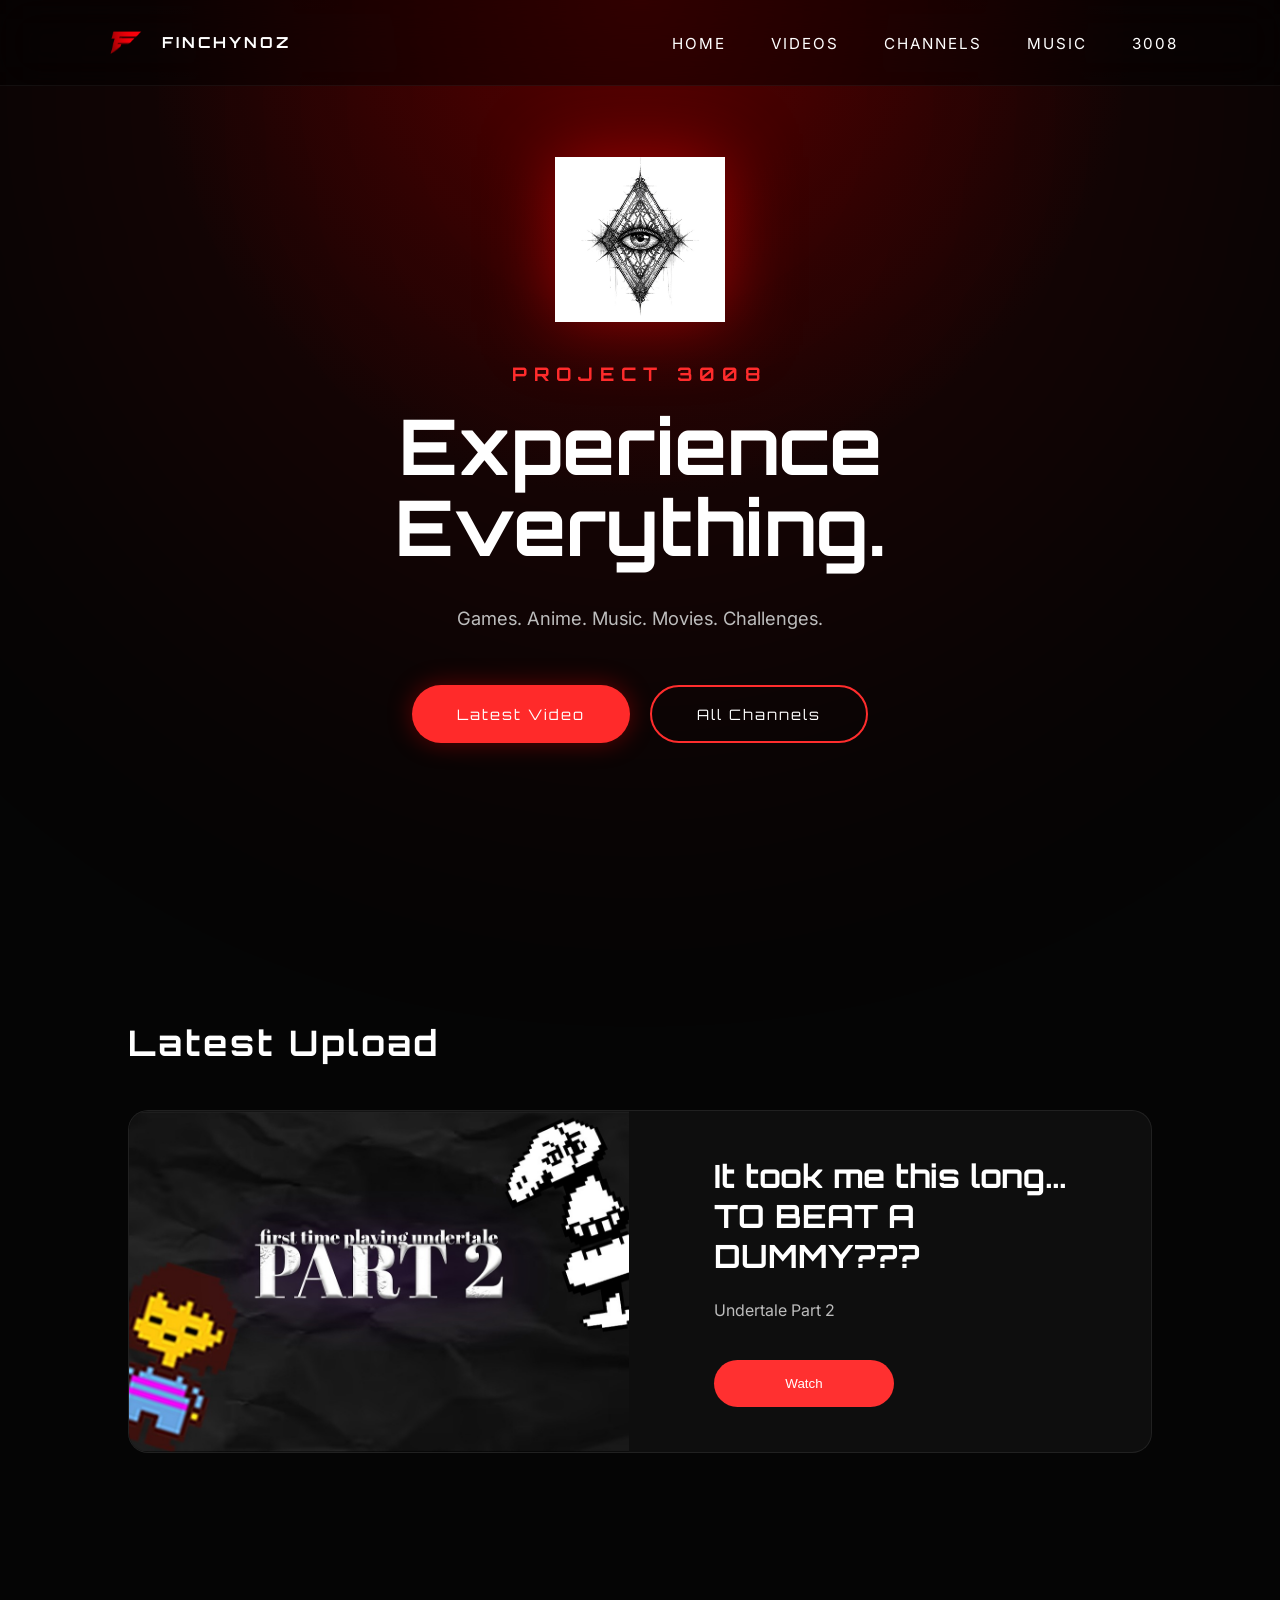
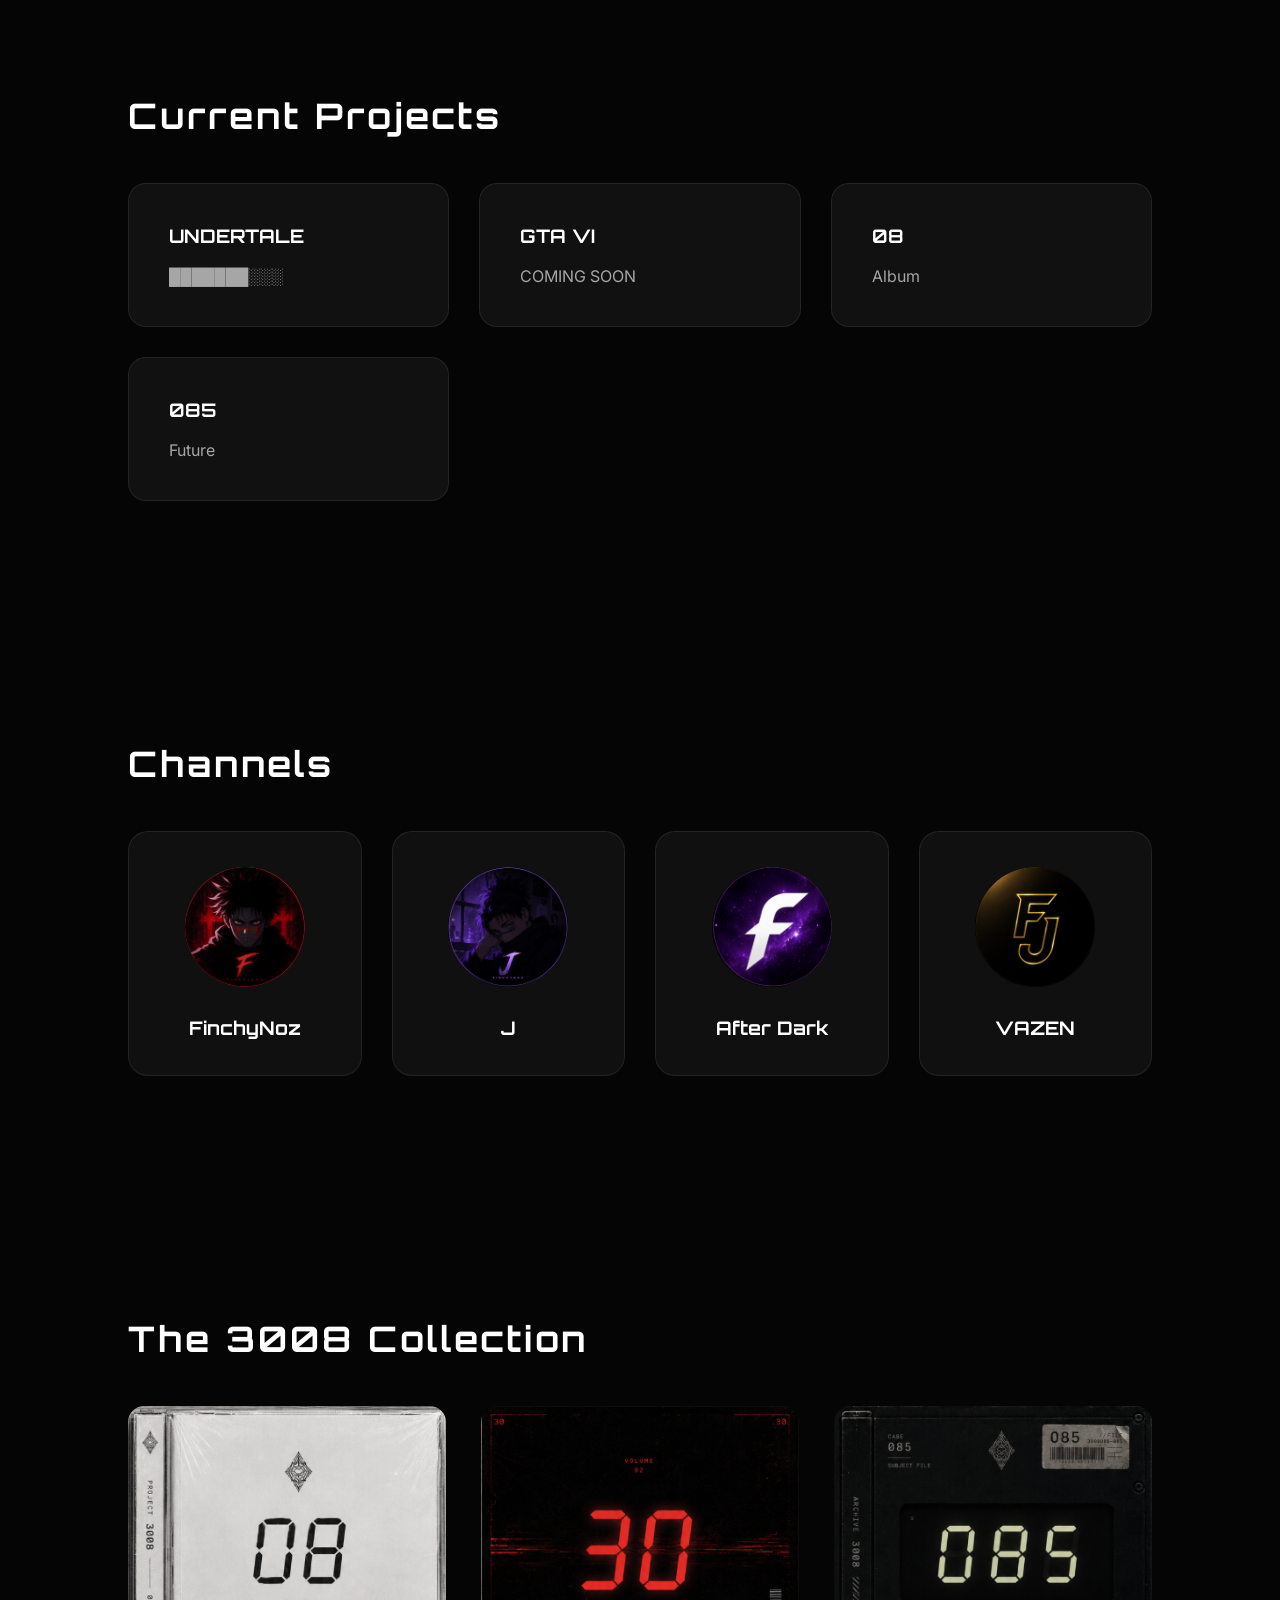
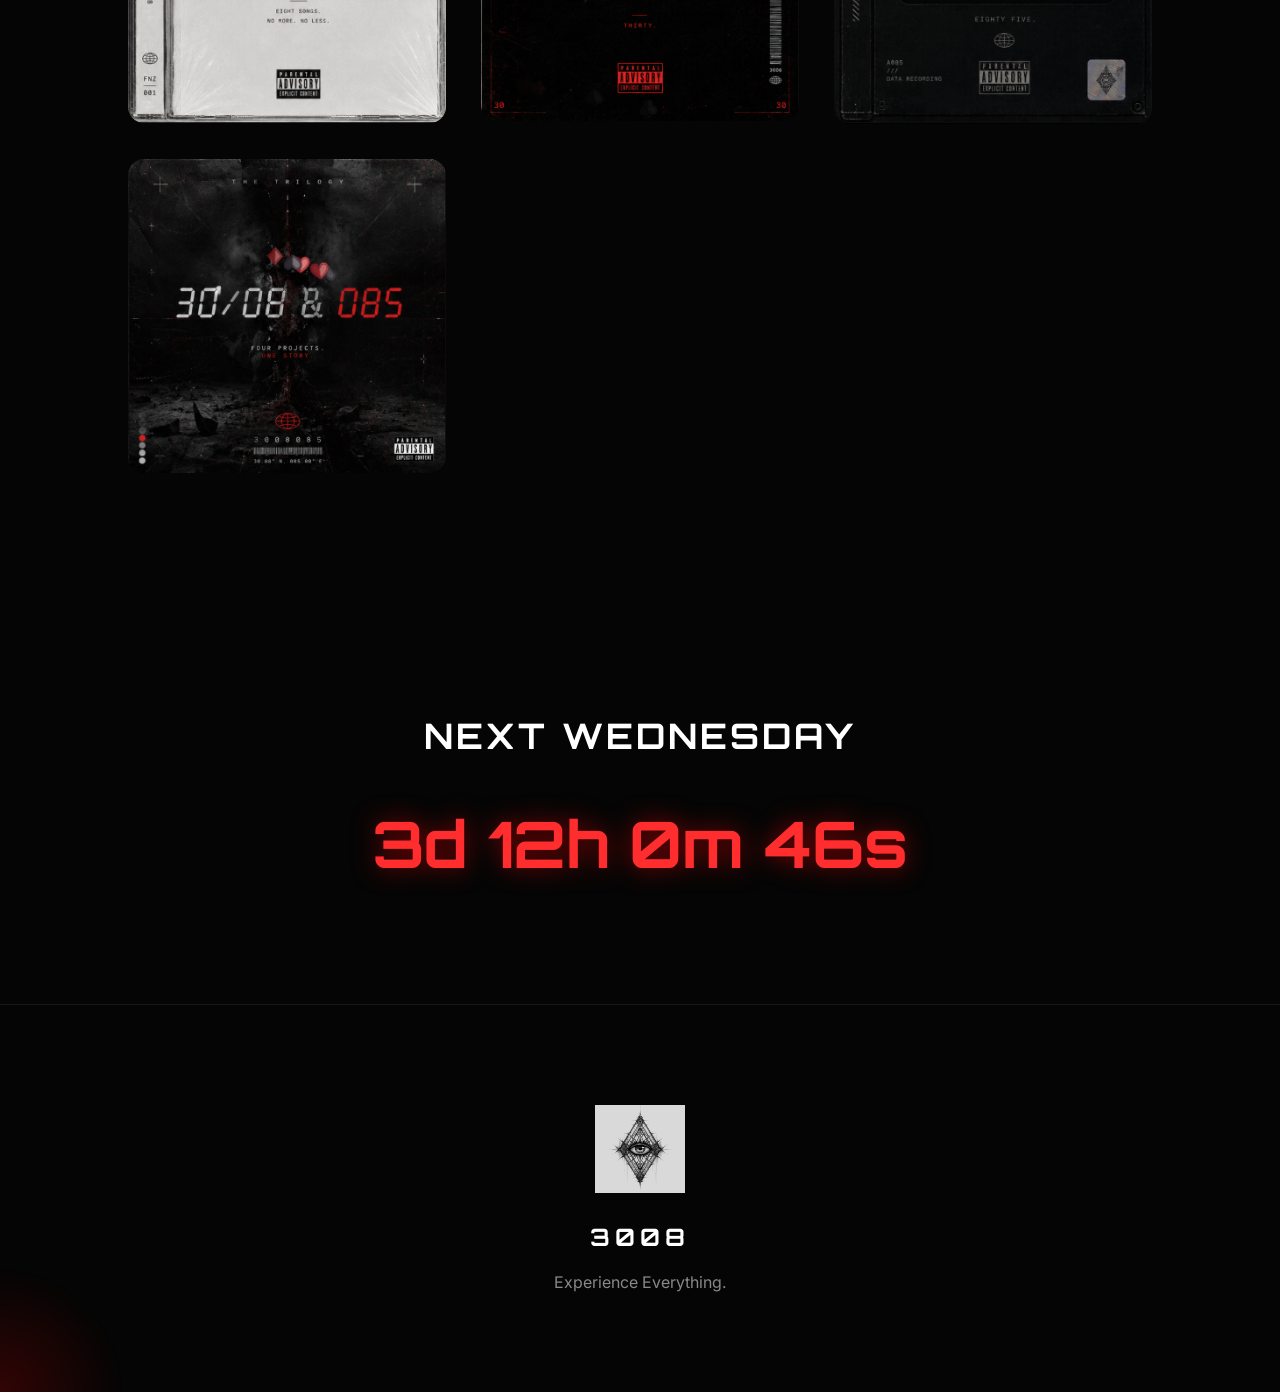
==== commit ead3f62c: "Add files via upload" ====
--- a/index.html
+++ b/index.html
@@ -1,7 +1,6 @@
 <!DOCTYPE html>
 <html lang="en">
 <head>
-<link rel="icon" type="image/png" href="./favicon.png">
     <meta charset="UTF-8">
     <meta name="viewport" content="width=device-width, initial-scale=1.0">
     <title>FinchyNoz | Experience Everything</title>
@@ -85,10 +84,10 @@
 
             <div>
 
-                <h3>YOUR LATEST VIDEO TITLE</h3>
+                <h3>It took me this long... TO BEAT A DUMMY???</h3>
 
                 <p>
-                    Replace this automatically later with the YouTube API.
+                    Undertale Part 2
                 </p>
 
                 <button>Watch</button>
